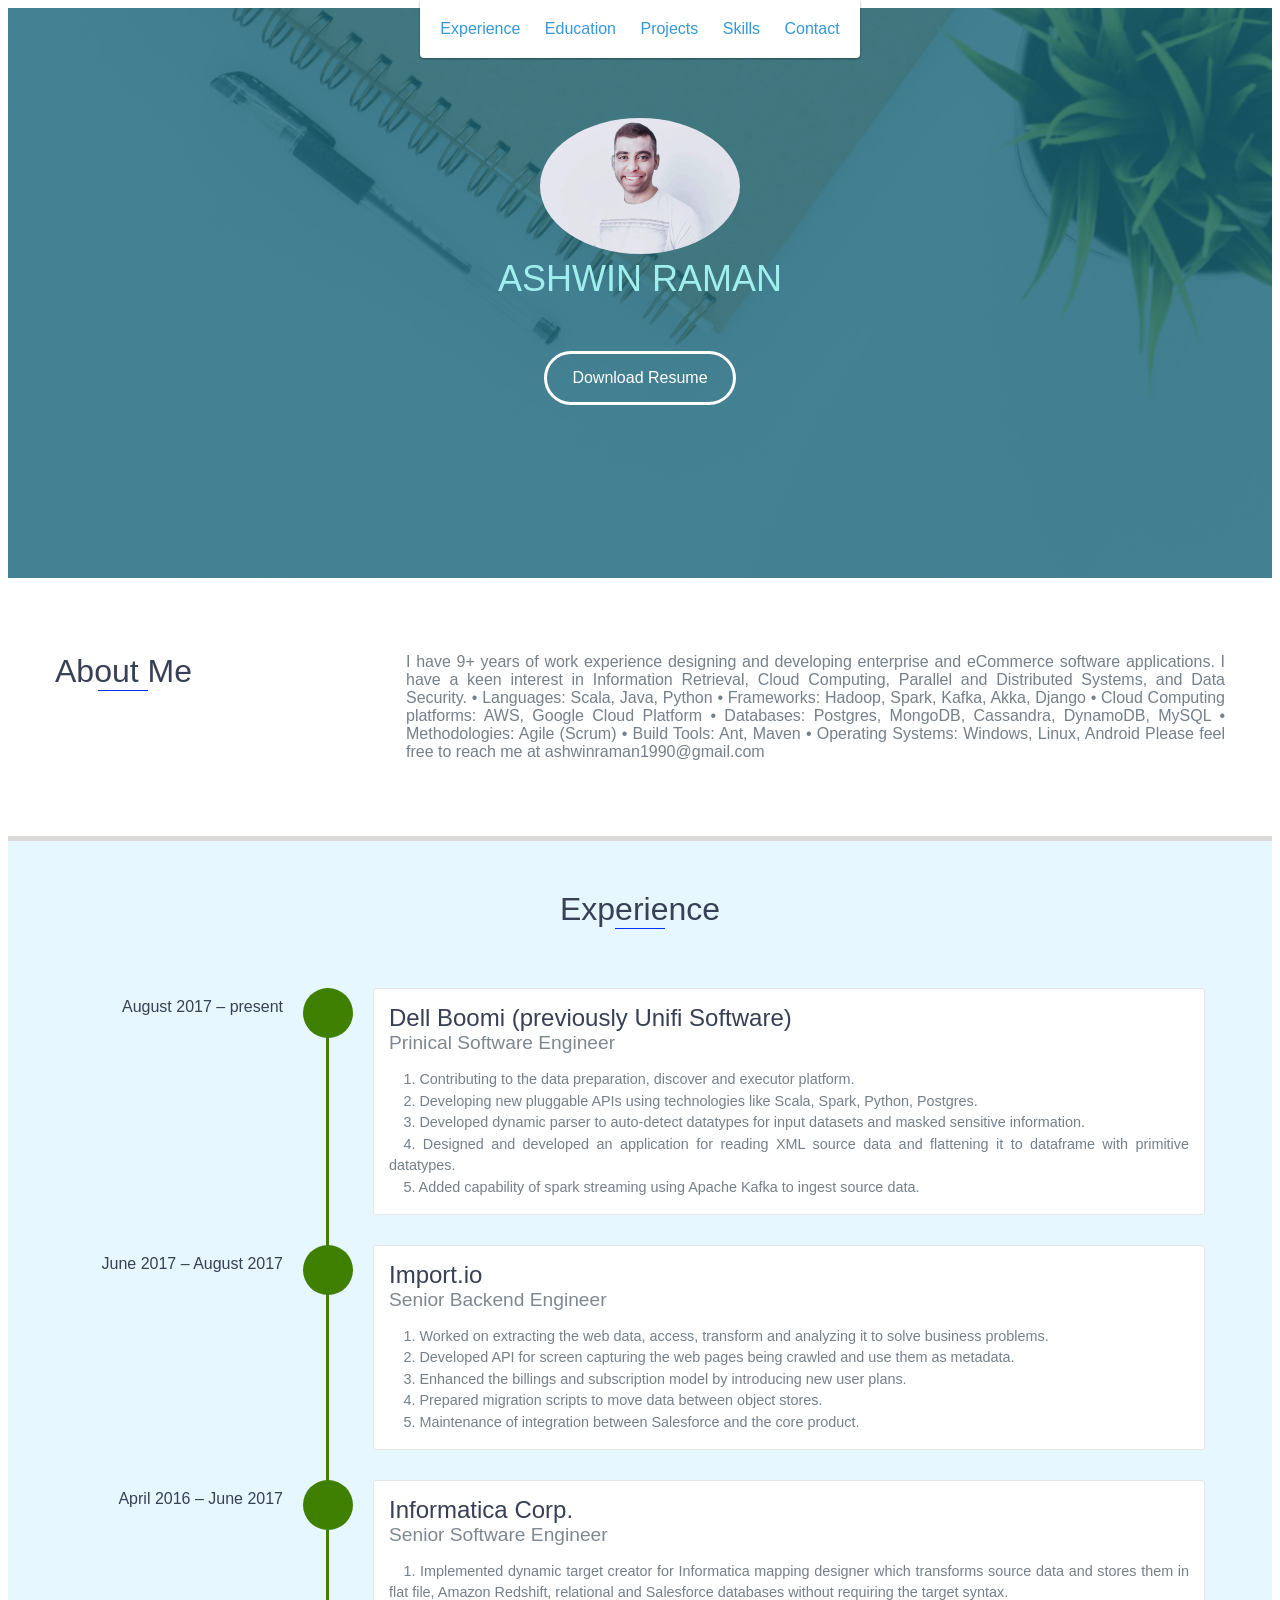
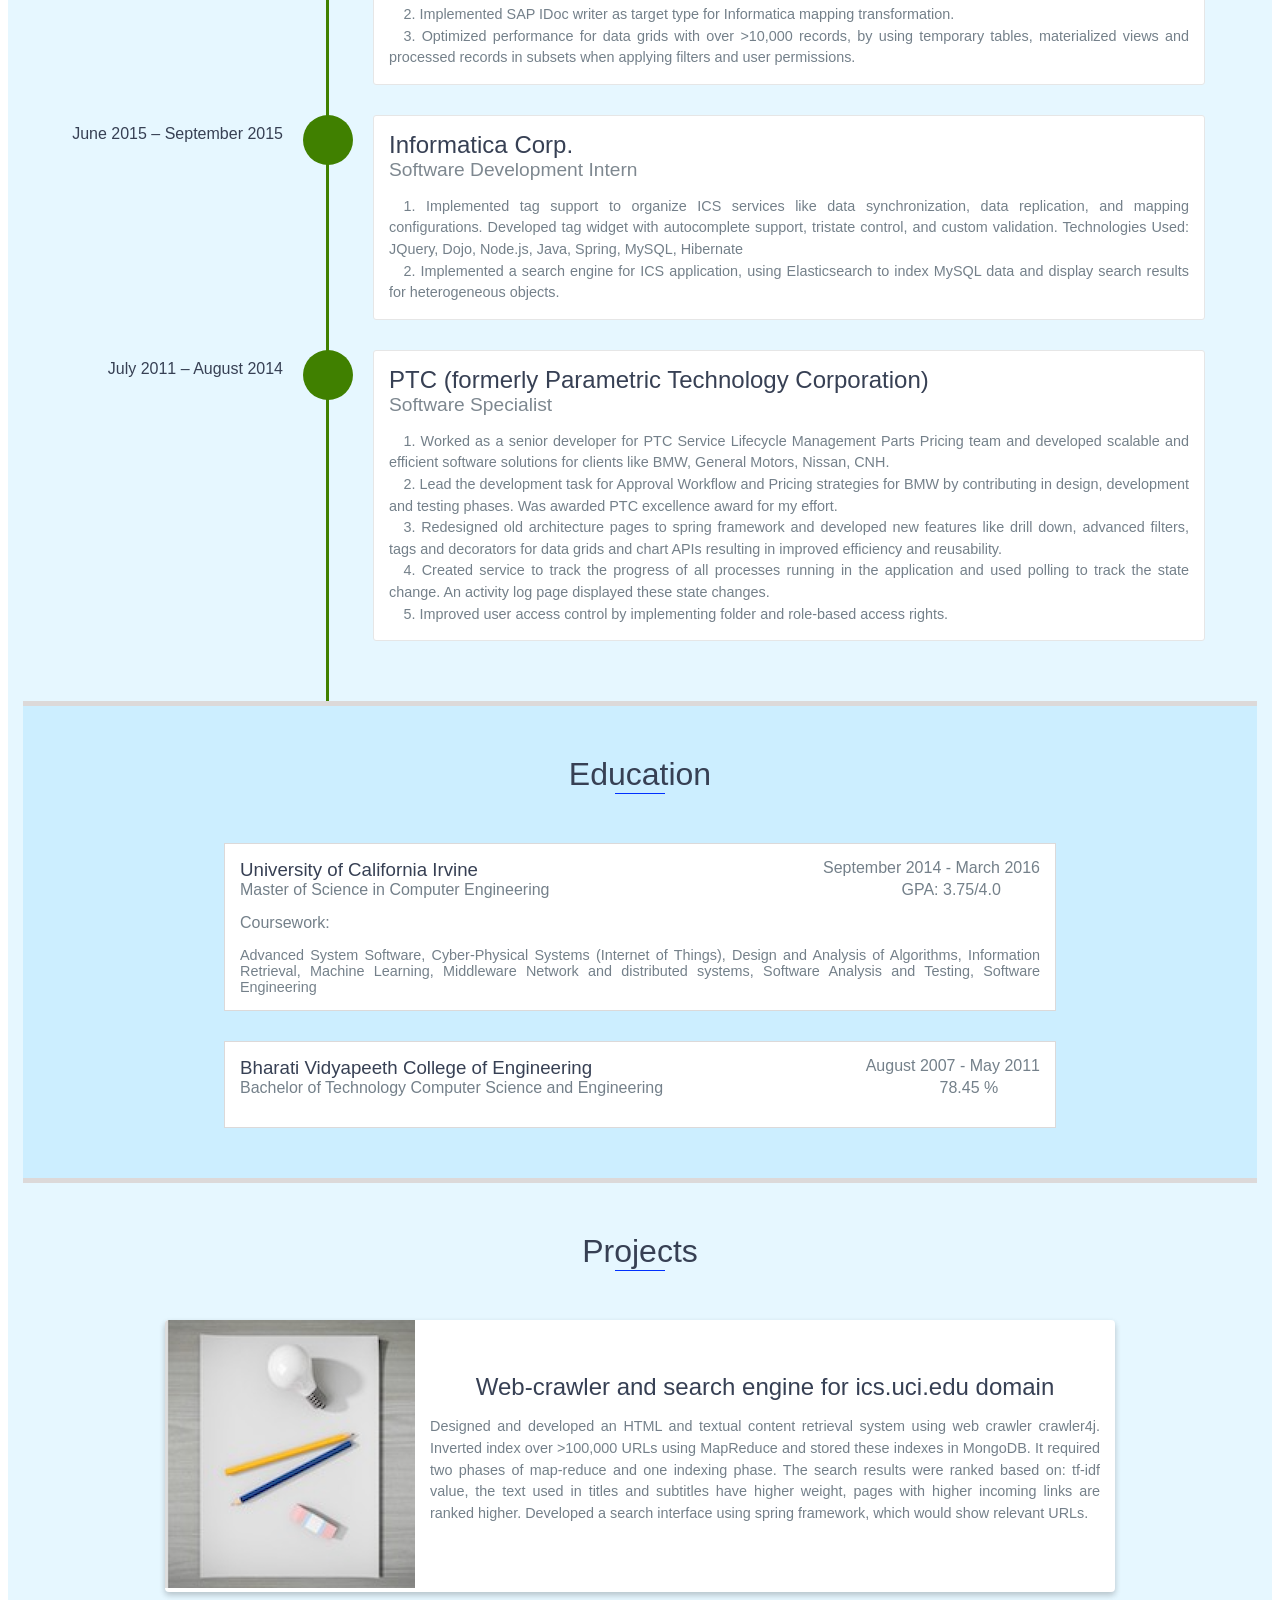
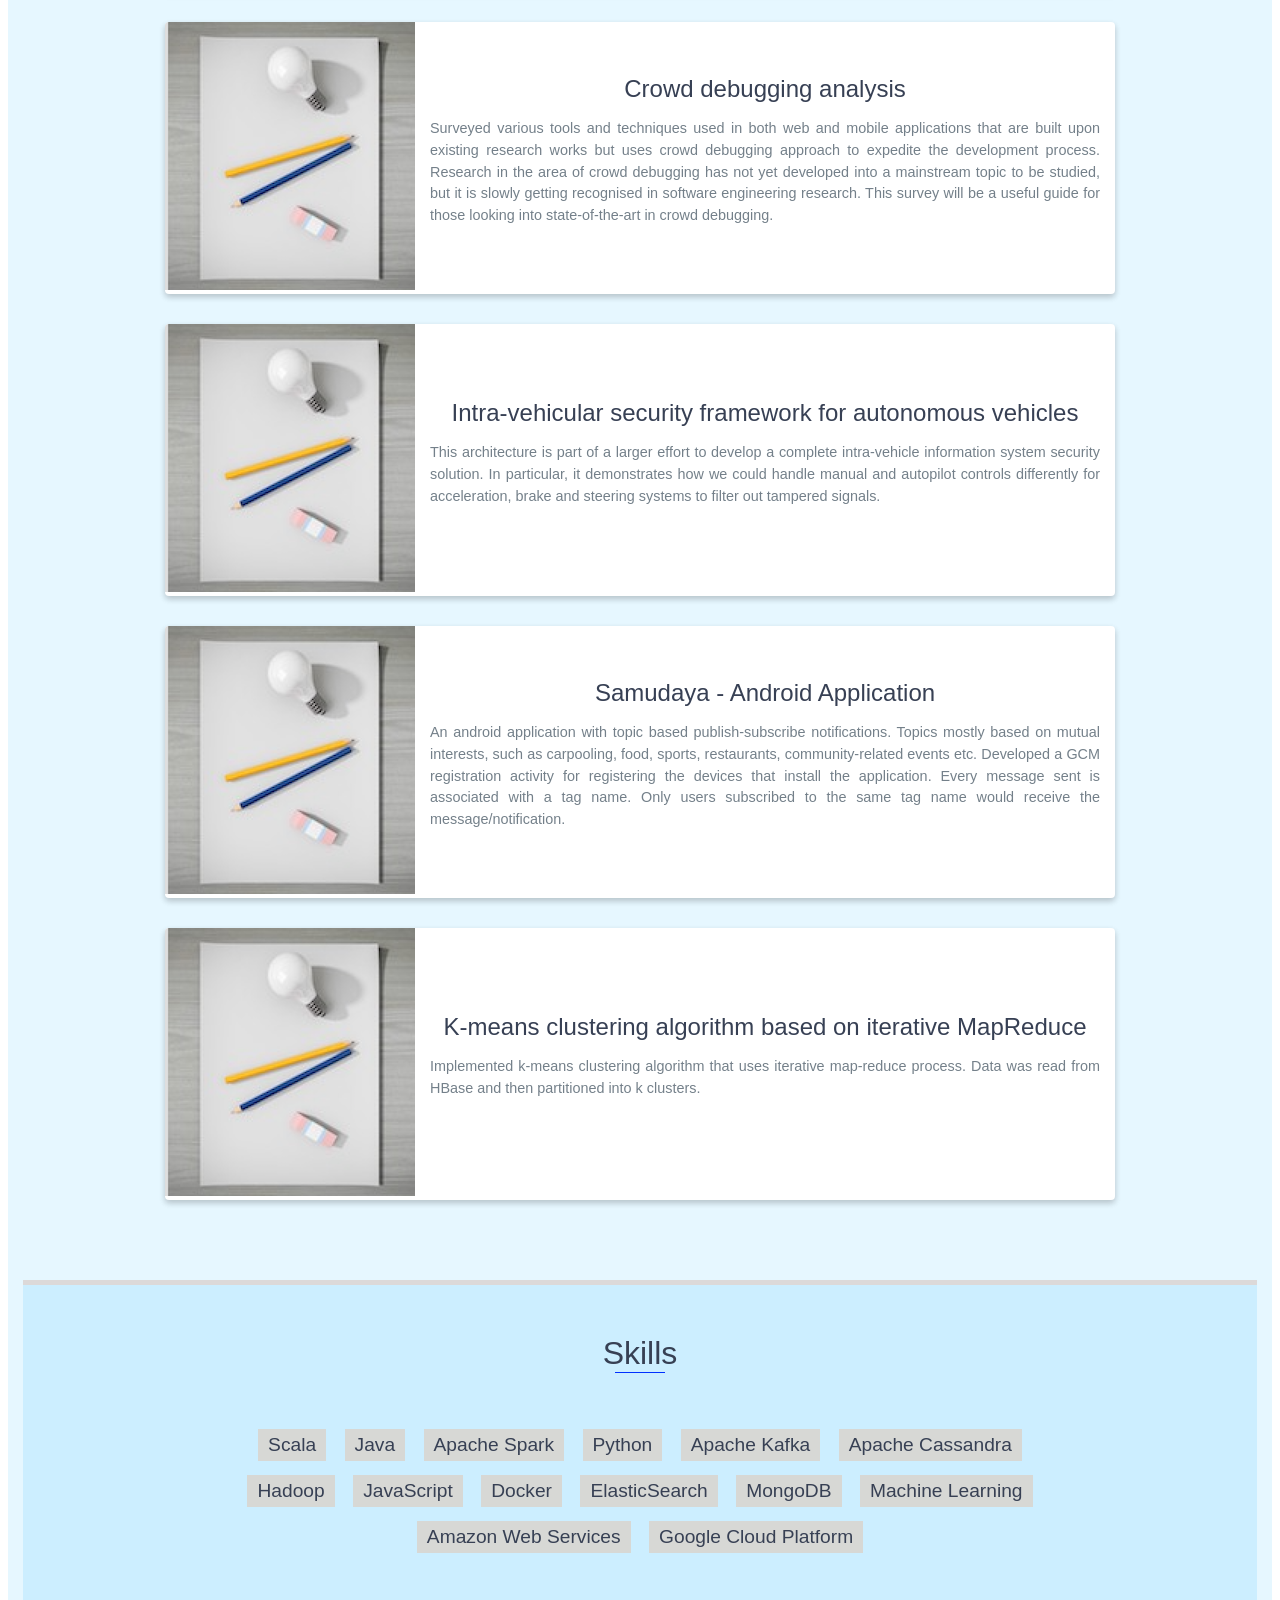
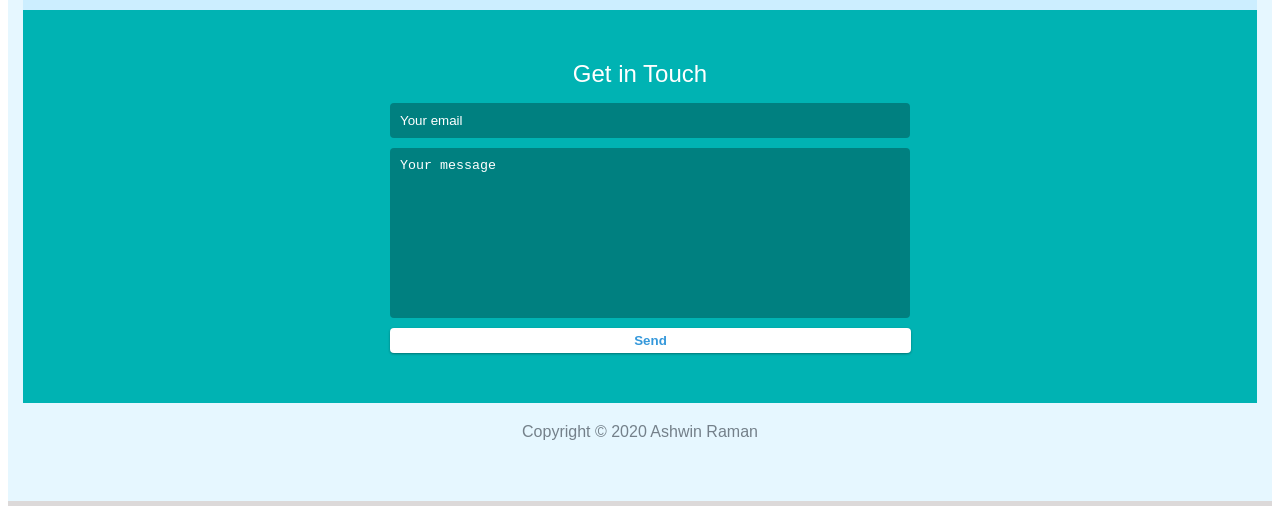
==== index.html @ a1a6de8f "Update description" ====
<!DOCTYPE html>
<html>
   <head>
      <meta charset="utf-8">
      <meta http-equiv="X-UA-Compatible" content="IE=edge">
      <meta name="viewport" content="width=device-width, initial-scale=1">
      <title>Ashwin Raman</title>
      <link rel="shortcut icon" href="favicon.ico" type="image/x-icon">
      <link href="https://fonts.googleapis.com/css?family=Lato:300,400,700,900" rel="stylesheet">
      <link href="http://code.ionicframework.com/ionicons/1.5.2/css/ionicons.min.css" rel="stylesheet" type="text/css">
      <link rel="stylesheet" href="css/font-awesome.css">
      <link href="css/bootstrap.min.css" rel="stylesheet">
      <link href="css/styles.css" rel="stylesheet">
      <link rel="shortcut icon" type="image/ico" href="images/AR.png">
      <script src="https://ajax.googleapis.com/ajax/libs/jquery/3.3.1/jquery.min.js"></script>
      <script>
         $(document).ready(function(){
           $("a").on('click', function(event) {
             if (this.hash !== "") {
               event.preventDefault();
               var hash = this.hash;
               $('html, body').animate({
                 scrollTop: $(hash).offset().top
               }, 800, function(){
                 window.location.hash = hash;
               });
             }
           });
         });
      </script>
   </head>
   <body>
      </script>
      <header>
         <ul id="menu" class="shadow">
            <li>
               <a style="text-decoration:none;" href="#experience">Experience</a>
            </li>
            <li>
               <a style="text-decoration:none;" href="#education">Education</a>
            </li>
            <li>
               <a style="text-decoration:none;" href="#projects">Projects</a>
            </li>
            <li>
               <a style="text-decoration:none;" href="#skills">Skills</a>
            </li>
            <li>
               <a  style="text-decoration:none;" href="#contact">Contact</a>
            </li>
         </ul>
      </header>
      <div id="lead">
         <div id="lead-content">
               <div><img class="img-circle" src="images/self.jpg" alt="Avatar" style="width:200px"></div>
            <h2>ASHWIN RAMAN</h2>
            <br><br>
            <a style="text-decoration:none;" href="images/Resume.pdf" target="_blank" class="btn-rounded-white">Download Resume</a><br><br>
            <a href="https://github.com/ashwin244" target="_blank"><i class="ion-social-github custom-icon"></i></a>   
            <a href="https://www.linkedin.com/in/ramanashwin" target="_blank"><i class="ion-social-linkedin custom-icon"></i></a>   
            <a href="https://www.facebook.com/ashwin244" target="_blank"><i class="ion-social-facebook custom-icon"></i></a>   
         </div>
         <div id="lead-overlay"></div>
      </div>
      <div id="about">
         <div class="container">
            <div class="row">
               <div class="column">
                  <h2 class="heading">About Me</h2>
               </div>
               <div class="column-2">
                  <p align="justify">
I have 9+ years of work experience designing and developing enterprise and eCommerce software applications. I have a keen interest in Information Retrieval, Cloud Computing, Parallel and Distributed Systems, and Data Security.
• Languages: Scala, Java, Python
• Frameworks: Hadoop, Spark, Kafka, Akka, Django
• Cloud Computing platforms: AWS, Google Cloud Platform
• Databases: Postgres, MongoDB, Cassandra, DynamoDB, MySQL
• Methodologies: Agile (Scrum)
• Build Tools: Ant, Maven
• Operating Systems: Windows, Linux, Android
Please feel free to reach me at ashwinraman1990@gmail.com
                  </p>
               </div>
            </div>
         </div>
      </div>
      <div id="experience" class="background-alt hello">
      <h2 class="heading">Experience</h2>
      <div id="experience-timeline">
         <div class="vtimeline-point">
            <div class="vtimeline-icon"><i class="ion-location"></i></div>
            <div class="vtimeline-block">
               <span class="vtimeline-date">August 2017 – present</span>
               <div class="vtimeline-content">
                  <h3>Dell Boomi (previously Unifi Software)</h3>
                  <h4>Prinical Software Engineer</h4>
                  <p align="justify">
                     <i class="ion-asterisk"></i>&emsp;1. Contributing to the data preparation, discover and executor platform.<br>
                     <i class="ion-asterisk"></i>&emsp;2. Developing new pluggable APIs using technologies like Scala, Spark, Python, Postgres.<br>
                     <i class="ion-asterisk"></i>&emsp;3. Developed dynamic parser to auto-detect datatypes for input datasets and masked sensitive information.<br>
                     <i class="ion-asterisk"></i>&emsp;4. Designed and developed an application for reading XML source data and flattening it to dataframe with primitive datatypes.<br>
                     <i class="ion-asterisk"></i>&emsp;5. Added capability of spark streaming using Apache Kafka to ingest source data.
                  </p>
               </div>
            </div>
         </div>
         <div class="vtimeline-point">
            <div class="vtimeline-icon"><i class="ion-location"></i></div>
            <div class="vtimeline-block">
               <span class="vtimeline-date">June 2017 – August 2017</span>
               <div class="vtimeline-content">
                  <h3>Import.io</h3>
                  <h4>Senior Backend Engineer</h4>
                  <p align="justify">
                     <i class="ion-asterisk"></i>&emsp;1. Worked on extracting the web data, access, transform and analyzing it to solve business problems. <br>
                     <i class="ion-asterisk"></i>&emsp;2. Developed API for screen capturing the web pages being crawled and use them as metadata.<br>
                     <i class="ion-asterisk"></i>&emsp;3. Enhanced the billings and subscription model by introducing new user plans.<br>
                     <i class="ion-asterisk"></i>&emsp;4. Prepared migration scripts to move data between object stores.<br>
                     <i class="ion-asterisk"></i>&emsp;5. Maintenance of integration between Salesforce and the core product.
                  </p>
               </div>
            </div>
         </div>
         <div class="vtimeline-point">
            <div class="vtimeline-icon"><i class="ion-location"></i></div>
            <div class="vtimeline-block">
               <span class="vtimeline-date">April 2016 – June 2017</span>
               <div class="vtimeline-content">
                  <h3>Informatica Corp.</h3>
                  <h4>Senior Software Engineer</h4>
                  <p align="justify">
                     <i class="ion-asterisk"></i>&emsp;1. Implemented dynamic target creator for Informatica mapping designer which transforms source data and stores them in flat file, Amazon Redshift, relational and Salesforce databases without requiring the target syntax. <br>
                     <i class="ion-asterisk"></i>&emsp;2. Implemented SAP IDoc writer as target type for Informatica mapping transformation.<br>
                     <i class="ion-asterisk"></i>&emsp;3. Optimized performance for data grids with over >10,000 records, by using temporary tables, materialized views
                     and processed records in subsets when applying filters and user permissions.
                  </p>
               </div>
            </div>
         </div>
         <div class="vtimeline-point">
            <div class="vtimeline-icon"><i class="ion-location"></i></div>
            <div class="vtimeline-block">
               <span class="vtimeline-date">June 2015 – September 2015</span>
               <div class="vtimeline-content">
                  <h3>Informatica Corp.</h3>
                  <h4>Software Development Intern</h4>
                  <p align="justify">
                     <i class="ion-asterisk"></i>&emsp;1. Implemented tag support to organize ICS services like data synchronization, data replication, and mapping configurations. Developed tag widget with autocomplete support, tristate control, and custom validation. 
                     Technologies Used: JQuery, Dojo, Node.js, Java, Spring, MySQL, Hibernate  <br>
                     <i class="ion-asterisk"></i>&emsp;2. Implemented a search engine for ICS application, using Elasticsearch to index MySQL data and display search results for heterogeneous objects. 
                  </p>
               </div>
            </div>
         </div>
         <div class="vtimeline-point-2">
            <div class="vtimeline-icon"><i class="ion-location"></i></div>
            <div class="vtimeline-block">
               <span class="vtimeline-date">July 2011 – August 2014</span>
               <div data-date="September 2015 – September 2016" class="vtimeline-content">
                  <h3>PTC (formerly Parametric Technology Corporation)</h3>
                  <h4>Software Specialist</h4>
                  <p align="justify">
                     <i class="ion-asterisk"></i>&emsp;1. Worked as a senior developer for PTC Service Lifecycle Management Parts Pricing team and developed scalable and efficient software solutions for clients like BMW, General Motors, Nissan, CNH.
                     <br>
                     <i class="ion-asterisk"></i>&emsp;2. Lead the development task for Approval Workflow and Pricing strategies for BMW by contributing in design, development and testing phases. Was awarded PTC excellence award for my effort.
                     <br>
                     <i class="ion-asterisk"></i>&emsp;3. Redesigned old architecture pages to spring framework and developed new features like drill down, advanced filters, tags and decorators for data grids and chart APIs resulting in improved efficiency and reusability.
                     <br>
                     <i class="ion-asterisk"></i>&emsp;4. Created service to track the progress of all processes running in the application and used polling to track the state change. An activity log page displayed these state changes.<br>
                     <i class="ion-asterisk"></i>&emsp;5. Improved user access control by implementing folder and role-based access rights.
                  </p>
               </div>
            </div>
         </div>
      </div>
      <div id="education" class="background-alt-2">
         <h2 class="heading">Education</h2>
         <div class="education-block">
            <h3>University of California Irvine</h3>
            <span class="education">September 2014 - March 2016</span>
            <h4>Master of Science in Computer Engineering&emsp;&emsp;&emsp;&emsp;&emsp;&emsp;&emsp;&emsp;&emsp;&emsp;&emsp;&emsp;&emsp;&emsp;&emsp;&emsp;&emsp;&emsp;&emsp;&emsp;&emsp;&emsp;GPA: 3.75/4.0</h4>
            <h4>Coursework:</h4>
            <p align="justify">
               Advanced System Software, Cyber-Physical Systems (Internet of Things), Design and Analysis of Algorithms, Information Retrieval, Machine Learning, Middleware Network and distributed systems, Software Analysis and Testing, Software Engineering
            </p>
         </div>
         <!-- End .education-block -->
         <div class="education-block">
            <h3>Bharati Vidyapeeth College of Engineering</h3>
            <span class="education-date">August 2007 - May 2011</span>
            <h4>Bachelor of Technology Computer Science and Engineering&emsp;&emsp;&emsp;&emsp;&emsp;&emsp;&emsp;&emsp;&emsp;&emsp;&emsp;&emsp;&emsp;&emsp;&emsp;&emsp;&emsp;&nbsp;78.45 %</h4>
         </div>
         <!-- End .education-block -->
      </div>
      <div id="projects" class="background-alt">
         <h2 class="heading">Projects</h2>
         <div class="container">
            <div class="row">
               <div class="project shadow-large">
                  <div class="project-image">
                     <img src="images/1.png" />
                  </div>
                  <!-- End .project-image -->
                  <div class="project-info">
                     <h3>Web-crawler and search engine for ics.uci.edu domain</h3>
                     <p align="justify">
                        Designed and developed an HTML and textual content retrieval system using web crawler crawler4j. Inverted index over >100,000 URLs using MapReduce and stored these indexes in MongoDB. It required two phases of map-reduce and one indexing phase. The search results were ranked based on: tf-idf value, the text used in titles and subtitles have higher weight, pages with higher incoming links are ranked higher. Developed a search interface using spring framework, which would show relevant URLs.
                     </p>
                  </div>
                  <!-- End .project-info -->
               </div>
               <div class="project shadow-large">
                  <div class="project-image">
                     <img src="images/1.png" />
                  </div>
                  <!-- End .project-image -->
                  <div class="project-info">
                     <h3>Crowd debugging analysis</h3>
                     <p align="justify">
                        Surveyed various tools and techniques used in both web and mobile applications that
                        are built upon existing research works but uses crowd debugging approach to expedite the development process. Research in the area of crowd debugging has not yet developed into a mainstream topic to be studied, but it is slowly getting recognised in software engineering research. This survey will be a useful guide for those looking into state-of-the-art in crowd debugging.
                     </p>
                  </div>
                  <!-- End .project-info -->
               </div>
               <div class="project shadow-large">
                  <div class="project-image">
                     <img src="images/1.png" />
                  </div>
                  <!-- End .project-image -->
                  <div class="project-info">
                     <h3>Intra-vehicular security framework for autonomous vehicles</h3>
                     <p align="justify">
                        This architecture is part of a larger effort to develop a complete intra-vehicle information system security solution. In particular, it demonstrates how we could handle manual and autopilot controls differently for acceleration, brake and steering systems to filter out tampered signals.
                     </p>
                  </div>
                  <!-- End .project-info -->
               </div>
               <!-- End .project -->
               <div class="project shadow-large">
                  <div class="project-image">
                     <img src="images/1.png" />
                  </div>
                  <!-- End .project-image -->
                  <div class="project-info">
                     <h3>Samudaya - Android Application</h3>
                     <p align="justify">
                        An android application with topic based publish-subscribe notifications. Topics mostly based on mutual interests, such as carpooling, food, sports, restaurants, community-related events etc. 
                        Developed a GCM registration activity for registering the devices that install the application.
                        Every message sent is associated with a tag name. Only users subscribed to the same tag name would receive the message/notification.
                     </p>
                  </div>
                  <!-- End .project-info -->
               </div>
               <div class="project shadow-large">
                  <div class="project-image">
                     <img src="images/1.png" />
                  </div>
                  <!-- End .project-image -->
                  <div class="project-info">
                     <h3>K-means clustering algorithm based on iterative MapReduce</h3>
                     <p align="justify">
                        Implemented k-means clustering algorithm that uses iterative map-reduce process. Data was read from HBase and then partitioned into k clusters.
                     </p>
                  </div>
                  <!-- End .project-info -->
               </div>
            </div>
         </div>
      </div>
      <div id="skills" class="background-alt-2">
         <h2 class="heading">Skills</h2>
         <ul>
            <li>Scala</li>
            <li>Java</li>
            <li>Apache Spark</li>
            <li>Python</li>
            <li>Apache Kafka</li>
            <li>Apache Cassandra</li>
            <li>Hadoop</li>
            <li>JavaScript</li>
            <li>Docker</li>
            <li>ElasticSearch</li>
            <li>MongoDB</li>
            <li>Machine Learning</li>
            <li>Amazon Web Services</li>
            <li>Google Cloud Platform</li>
         </ul>
      </div>
      <div id="contact">
         <h2>Get in Touch</h2>
         <div id="contact-form">
            <form method="POST" action="https://formspree.io/ashwinraman1990@gmail.com">
               <input type="hidden" name="_subject" value="Contact request from personal website" />
               <input type="email" name="_replyto" placeholder="Your email" required>
               <textarea name="message" placeholder="Your message" required></textarea>
               <button type="submit">Send</button>
            </form>
         </div>
         <!-- End #contact-form -->
      </div>
      <footer>
         <div class="container">
            <div class="row">
               <div class="copyright">
                  <p>
                     Copyright &copy; 2020 Ashwin Raman
                  </p>
               </div>
            </div>
         </div>
      </footer>
   </body>
</html>
---- css/styles.css ----
/*! References Ryan Fitzgerald Repo: https://github.com/RyanFitzgerald/devportfolio-template */
 body{
    font-family:'Lucida Grande', sans-serif;
    font-size:16px
}
body.active{
    overflow:hidden;
    z-index:-1
}
header{
    position:absolute;
    top:0;
    left:0;
    right:0;
    text-align:center;
    z-index:10;
}
header ul{
    display:inline-block;
    background:#fff;
    text-align:center;
    padding:10px;
    margin:0;
    border-bottom-right-radius:4px;
    border-bottom-left-radius:4px
}
header li{
    display:inline-block
}
header a{
    display:block;
    color:#3498db;
    padding:10px
}
header a:hover{
    color:#217dbb;
    text-decoration:none;
    background:#eee;
    border-radius:4px
}
header a:focus{
    color:#3498db;
    text-decoration:none
}
header.active{
    display:block
}
footer{
    padding:10px 0
}

.column {
    float: left;
    width: 30%;
}

.column-2 {
    float: left;
    width: 70%;
}
/* Clear floats after the columns */
.row:after {
    content: "";
    display: table;
    clear: both;
}
.img-circle {
    border-radius: 50%;
}
.copyright{
    padding-top:10px
}
.copyright p{
    margin:0;
    color:#74808a
}
.btn-rounded-white{
    display:inline-block;
    color:#fff;
    padding:15px 25px;
    border:3px solid #fff;
    border-radius:30px;
    transition:.5s ease all
}
.btn-rounded-white:hover{
    color:#3498db;
    background:#fff;
    text-decoration:none
}
.shadow{
    box-shadow:0 1px 3px rgba(0,0,0,0.12),0 1px 2px rgba(0,0,0,0.24)
}
.shadow-large{
    box-shadow:0 3px 6px rgba(0,0,0,0.08),0 3px 6px rgba(0,0,0,0.15)
}
.heading{
    position:relative;
    display:inline-block;
    font-size:2em;
    font-weight:300;
    margin:0 0 30px 0
}
.heading:after{
    position:absolute;
    content:'';
    top:100%;
    height:1px;
    width:50px;
    left:0;
    right:0;
    margin:0 auto;
    background:#0030ff
}
.background-alt{
    background:#e6f7ff
}
.background-alt-2{
    background:#cceeff
}
.background-alt-3{
    background:#E8E8E8
}
.background-alt-4{
    background:#E8E8E8
}
#lead{
    position:relative;
    height:60vh;
    min-height:500px;
    max-height:680px;
    background:url(../images/lead-bg.jpg);
    background-size:cover;
    padding:15px;
    overflow:hidden
}
#lead-content{
    position:absolute;
    z-index:10;
    top:50%;
    left:50%;
    transform:translate(-50%, -50%);
    text-align:center
}
#lead-content h1,#lead-content h2{
    margin:0
}
#lead-content h1{
    color:#fff;
    font-weight:600;
    font-size:3em;
    text-transform:uppercase;
    letter-spacing:0.05em;
    line-height:0.6em
}
#lead-content h2{
    color:#a0efee;
    font-weight:500;
    font-size:2.25em;
    margin-bottom:15px
}
#lead-overlay{
    position:absolute;
    height:100%;
    width:100%;
    top:0;
    right:0;
    bottom:0;
    left:0;
    background:rgba(23,100,122,0.8);
    z-index:1
}
.custom-icon {
  font-size: 40px;
  color : #fff;
  padding: 10px;
}
#social{
    text-align:right
}
#social ul{
    margin:5px 0 0 0;
    padding:0
}
#social li{
    display:inline-block;
    font-size:1.25em;
    list-style:none
}
#social a{
    display:block;
    color:#74808a;
    padding:10px
}
#social a:hover{
    color:#3498db
}
#about{
    padding:75px 15px;
    border-bottom:5px solid #dcd9d9
}
#about h2{
    color:#374054
}
#about p{
    color:#74808a;
    margin:0
}
.container {
    width: 1170px;
    margin-right: auto;
    margin-left: auto;
    padding-left: 15px;
    padding-right: 15px;
}
#experience{
    padding:50px 15px;
    text-align:center;
    border-bottom:5px solid #dcd9d9
}
#experience h2{
    color:#374054
}
#experience-timeline{
    margin:30px auto 0   auto;
    position:relative;
    max-width:1000px
    padding:50px 15px 20px 15px;
    text-align:center;
    border-bottom:5px solid #dcd9d9
}
#experience-timeline:before{
    position:absolute;
    content:'';
    top:0;
    bottom:0;
    left:303px;
    right:auto;
    height:100%;
    width:3px;
    background:#408000;
    z-index:0
}
#experience-timeline p{
    line-height: 1.5;
}
.vtimeline-content{
    margin-left:350px;
    background:#fff;
    border:1px solid #e6e6e6;
    padding:15px;
    border-radius:3px;
    max-width:800px;
    text-align:left
}
.vtimeline-content h3{
    font-size:1.5em;
    font-weight:300;
    color:#374054;
    display:inline-block;
    margin:0
}
.vtimeline-content h4{
    font-size:1.2em;
    font-weight:300;
    color:#7e8890;
    margin:0 0 15px 0
}
.vtimeline-content p{
    color:#74808a;
    font-size:0.9em;
    margin:0
}
.vtimeline-point{
    position:relative;
    display:block;
    vertical-align:top;
    margin-bottom:30px
}
.vtimeline-point-2{
    position:relative;
    display:block;
    vertical-align:top;
    margin-bottom:60px
}
.vtimeline-icon{
    position:relative;
    color:#fff;
    width:50px;
    height:50px;
    background:#408000;
    border-radius:50%;
    float:left;
    z-index:99;
    margin-left:280px
}
.vtimeline-icon i{
    display:block;
    font-size:2em;
    margin-top:10px
}
.vtimeline-date{
    width:260px;
    text-align:right;
    position:absolute;
    left:0;
    top:10px;
    font-weight:300;
    color:#374054
}
#education{
    padding:50px 15px 20px 15px;
    border-bottom:5px solid #dcd9d9;
    text-align:center
}
#education h2{
    color:#374054;
    margin-bottom:50px
}
.education-block{
    max-width:800px;
    margin:0 auto 30px auto;
    padding:15px;
    background:#fff;
    border:1px solid #dcd9d9;
    text-align:left
}
.education-block h3{
    font-weight:500;
    float:left;
    margin:0;
    color:#374054
}
.education-block span{
    color:#74808a;
    float:right
}
.education-block h4{
    color:#74808a;
    clear:both;
    font-weight:500;
    margin:0 0 15px 0
}
.education-block p,.education-block ul{
    margin:0;
    color:#74808a;
    font-size:0.9em
}
.education-block ul{
    padding:0 0 0 15px
}
#projects{
    padding:50px 15px;
    border-bottom:5px solid #dcd9d9;
    text-align:center
}
#projects h2{
    color:#374054;
    margin-bottom:50px
}
#projects p{
    line-height: 1.5;
}
.project{
    position:relative;
    max-width:950px;
    margin:0 auto 30px auto;
    overflow:hidden;
    background:#fff;
    border-radius:4px
}
.project-image{
    float:left
}
.project-info{
    position:absolute;
    top:50%;
    transform:translateY(-50%);
    margin-left:250px;
    padding:15px
}
.project-info h3{
    font-size:1.5em;
    font-weight:300;
    color:#374054;
    margin:0 0 15px 0
}
.project-info p{
    color:#74808a;
    margin:0 0 15px 0;
    font-size:0.9em
}
.no-image .project-info{
    position:relative;
    margin:0;
    padding:30px 15px;
    transform:none
}
#skills{
    padding:50px 15px;
    text-align:center
}
#skills h2{
    color:#374054;
    margin-bottom:50px
}
#skills ul{
    display:block;
    margin:0 auto;
    padding:0;
    max-width:800px
}
#skills li{
    display:inline-block;
    margin:7px;
    padding:5px 10px;
    color:#374054;
    background:#d7d8d5;
    list-style:none;
    cursor:default;
    font-size:1.2em
}
#contact{
    padding:50px 15px;
    background:#00b3b3;
    text-align:center
}
#contact h2{
    margin:0 0 15px 0;
    color:#fff;
    font-weight:500
}
#contact-form{
    max-width:500px;
    margin:0 auto
}
#contact-form input,#contact-form textarea{
    display:block;
    width:100%;
    padding:10px;
    border-radius:4px;
    border:none;
    margin-bottom:10px;
    background:#008080;
    color:#fff;
    transition:.5s ease all
}
#contact-form input::-webkit-input-placeholder,#contact-form textarea::-webkit-input-placeholder{
    color:#fff
}
#contact-form input:-moz-placeholder,#contact-form textarea:-moz-placeholder{
    color:#fff;
    opacity:1
}
#contact-form input::-moz-placeholder,#contact-form textarea::-moz-placeholder{
    color:#fff;
    opacity:1
}
#contact-form input:-ms-input-placeholder,#contact-form textarea:-ms-input-placeholder{
    color:#fff
}
#contact-form input:focus,#contact-form textarea:focus{
    outline:none;
    background:#008080
}
#contact-form textarea{
    height:150px;
    resize:none
}
#contact-form button{
    display:block;
    width:104.2%;
    background:#fff;
    border-radius:4px;
    padding:5px 10px;
    border:none;
    color:#3498db;
    font-weight:900;
    box-shadow:0 1px 3px rgba(0,0,0,0.12),0 1px 2px rgba(0,0,0,0.24);
    transition:.5s ease all
}
#contact-form button:hover{
    box-shadow:0 10px 20px rgba(0,0,0,0.19),0 6px 6px rgba(0,0,0,0.23)
}
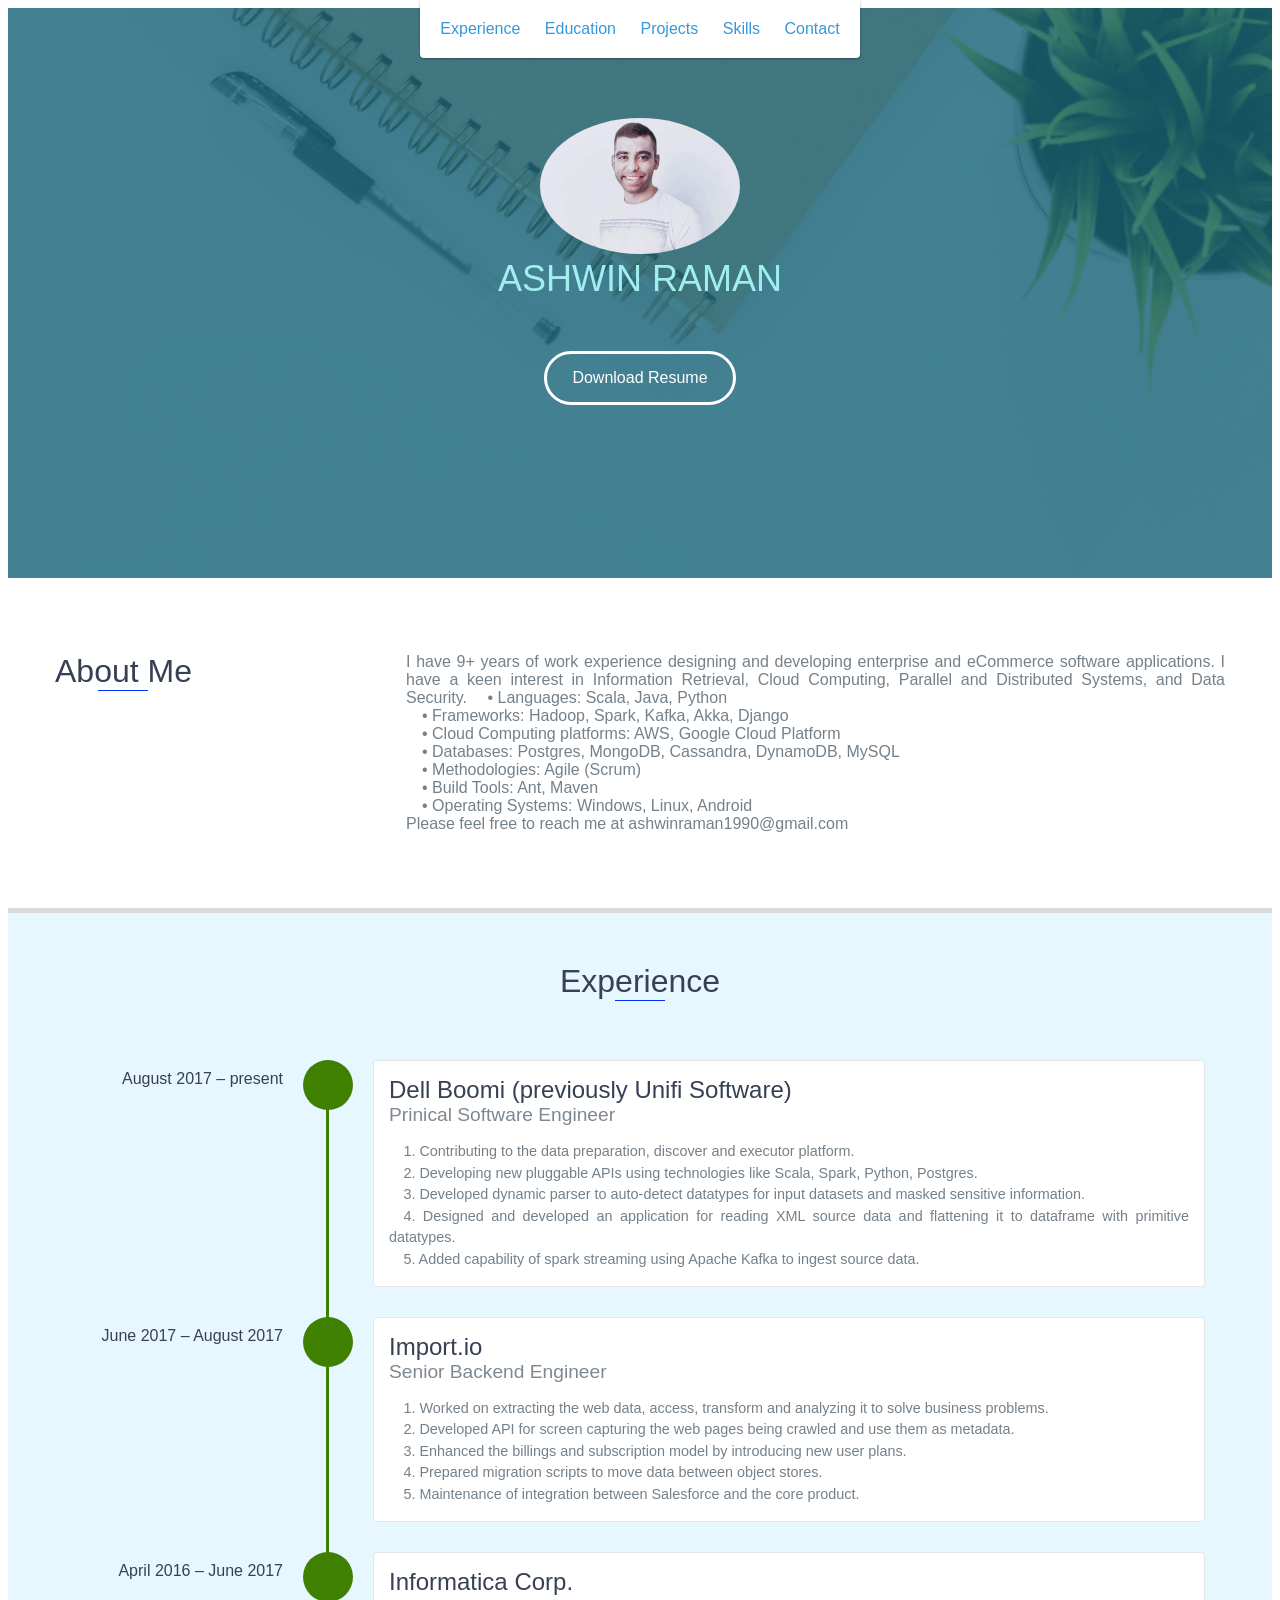
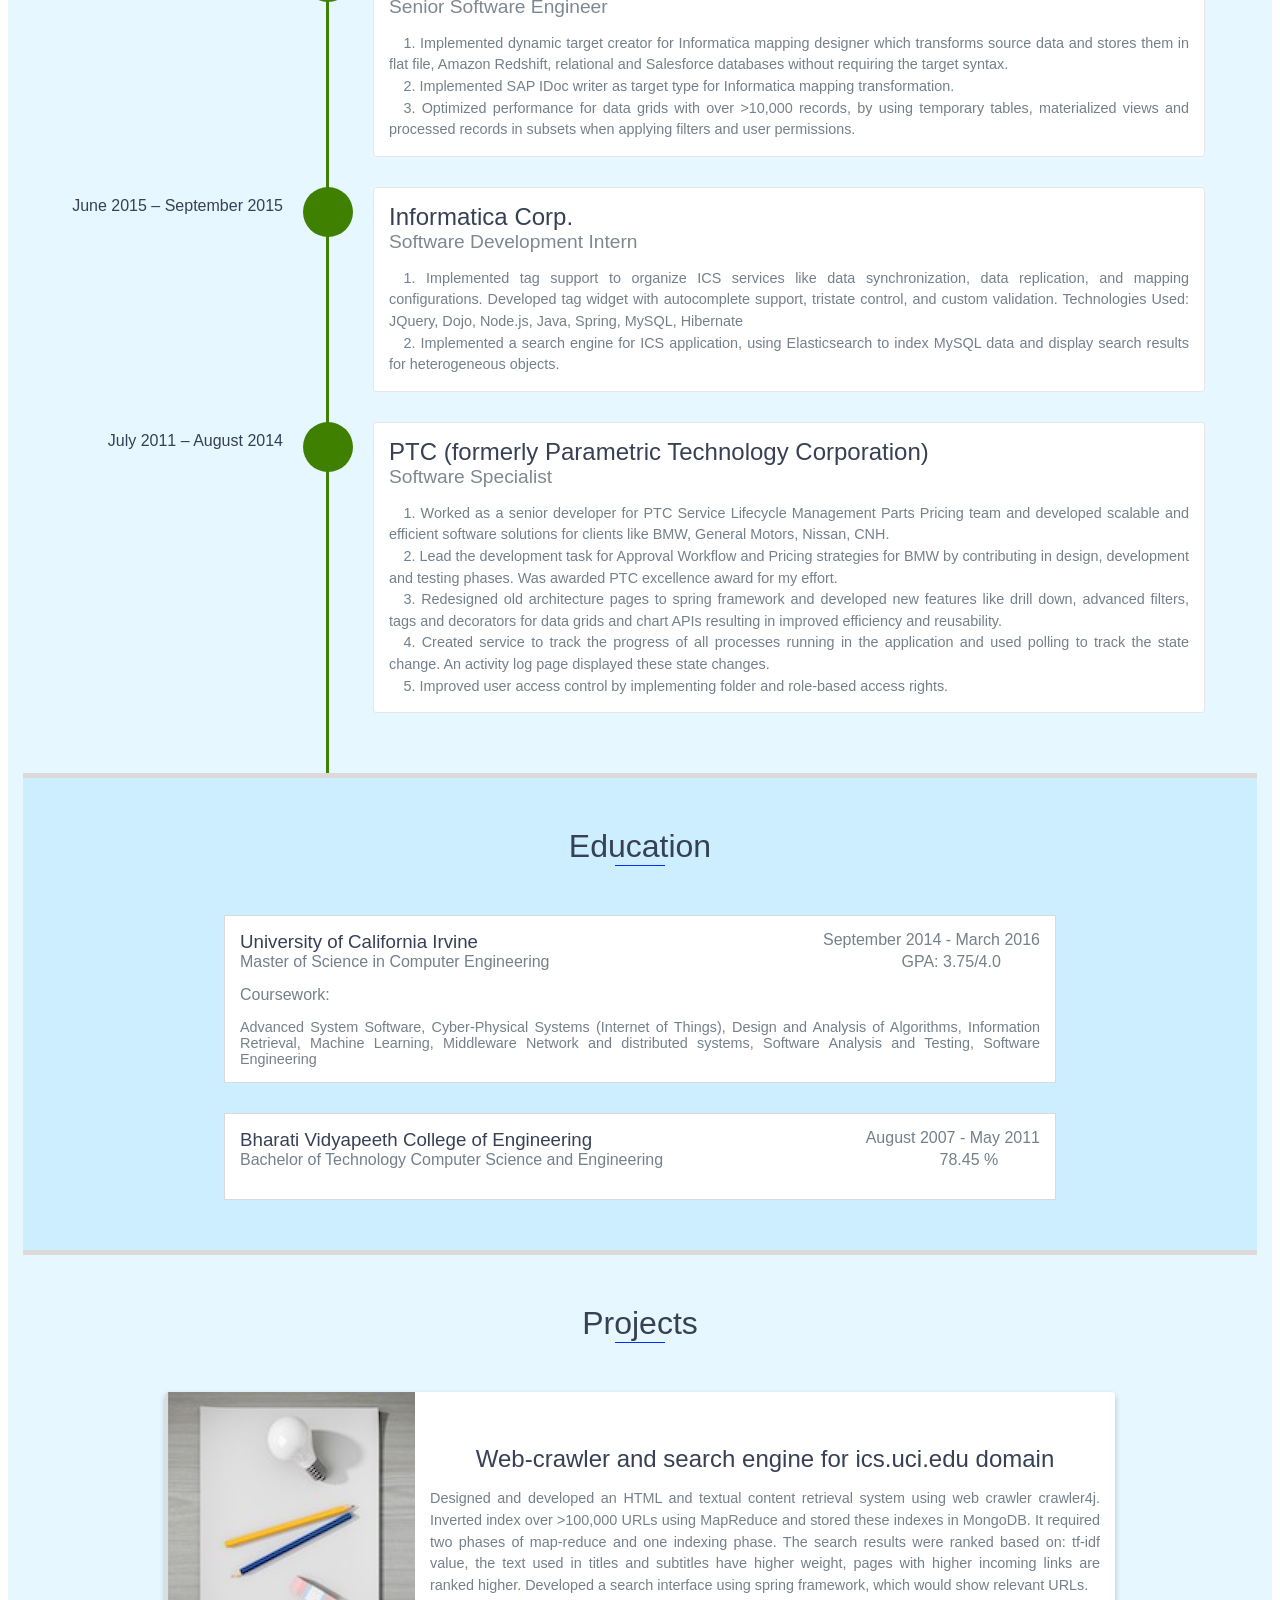
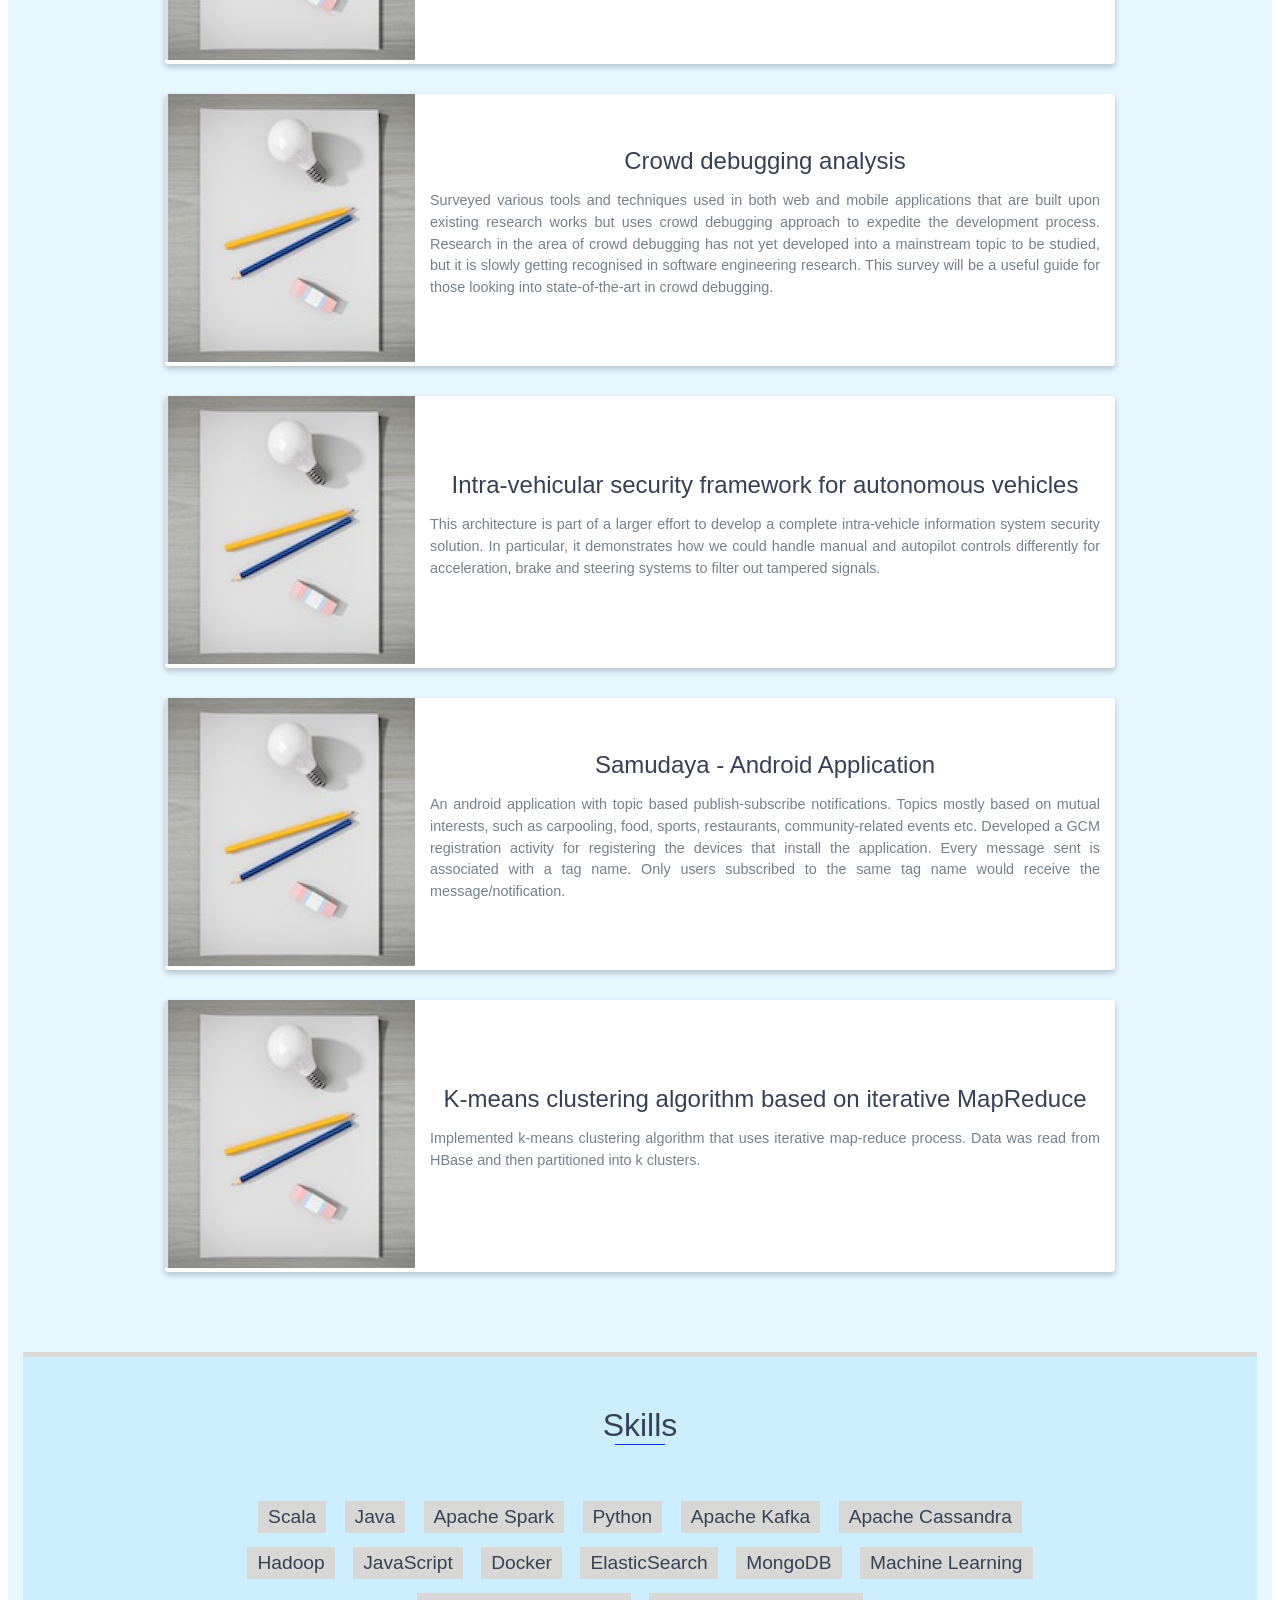
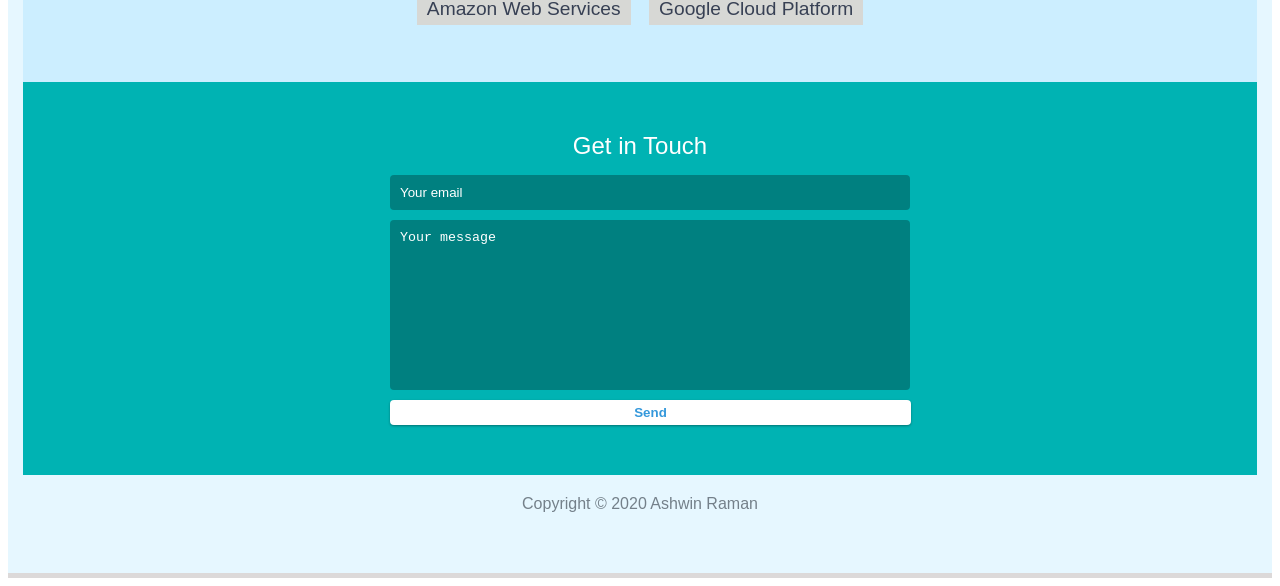
==== commit 84b558ca: "Update description" ====
--- a/index.html
+++ b/index.html
@@ -71,13 +71,14 @@
                <div class="column-2">
                   <p align="justify">
 I have 9+ years of work experience designing and developing enterprise and eCommerce software applications. I have a keen interest in Information Retrieval, Cloud Computing, Parallel and Distributed Systems, and Data Security.
-• Languages: Scala, Java, Python
-• Frameworks: Hadoop, Spark, Kafka, Akka, Django
-• Cloud Computing platforms: AWS, Google Cloud Platform
-• Databases: Postgres, MongoDB, Cassandra, DynamoDB, MySQL
-• Methodologies: Agile (Scrum)
-• Build Tools: Ant, Maven
-• Operating Systems: Windows, Linux, Android
+
+<i class="ion-asterisk"></i>&emsp;• Languages: Scala, Java, Python<br>
+<i class="ion-asterisk"></i>&emsp;• Frameworks: Hadoop, Spark, Kafka, Akka, Django<br>
+<i class="ion-asterisk"></i>&emsp;• Cloud Computing platforms: AWS, Google Cloud Platform<br>
+<i class="ion-asterisk"></i>&emsp;• Databases: Postgres, MongoDB, Cassandra, DynamoDB, MySQL<br>
+<i class="ion-asterisk"></i>&emsp;• Methodologies: Agile (Scrum)<br>
+<i class="ion-asterisk"></i>&emsp;• Build Tools: Ant, Maven<br>
+<i class="ion-asterisk"></i>&emsp;• Operating Systems: Windows, Linux, Android<br>
 Please feel free to reach me at ashwinraman1990@gmail.com
                   </p>
                </div>
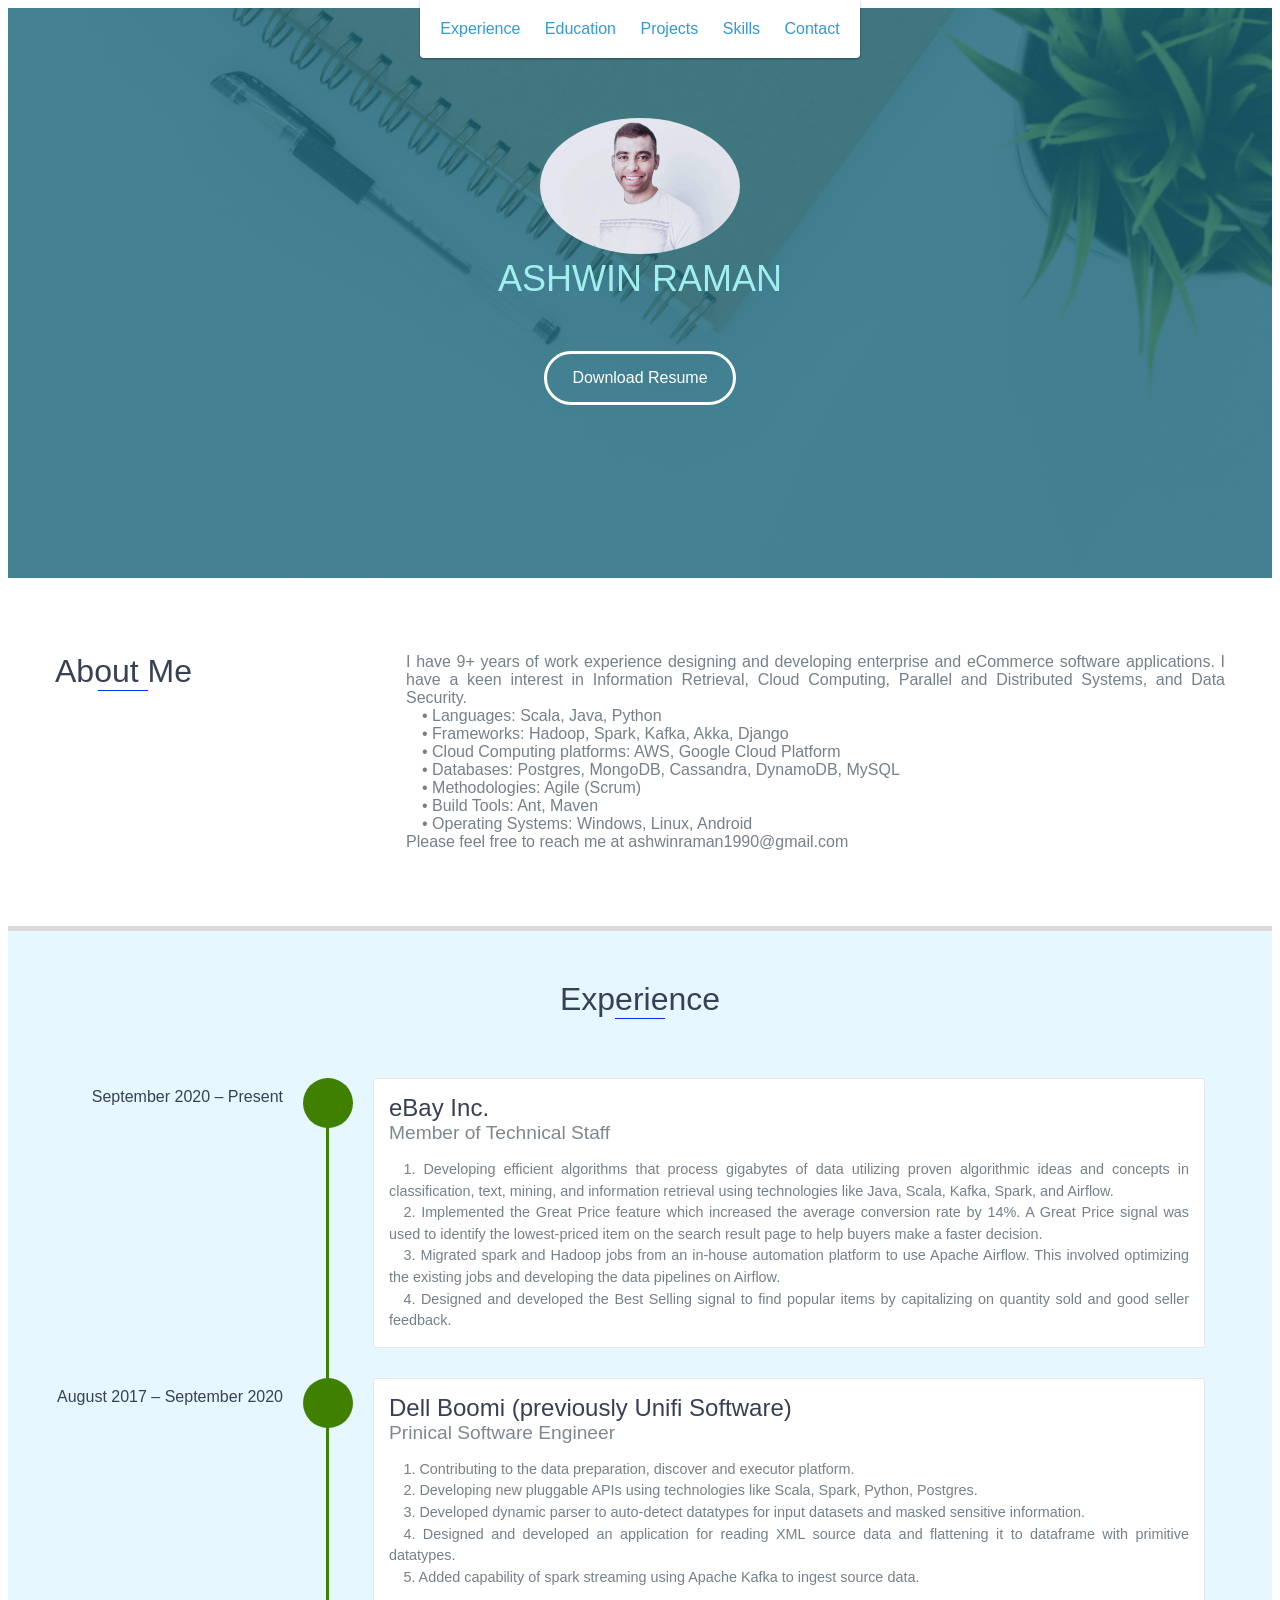
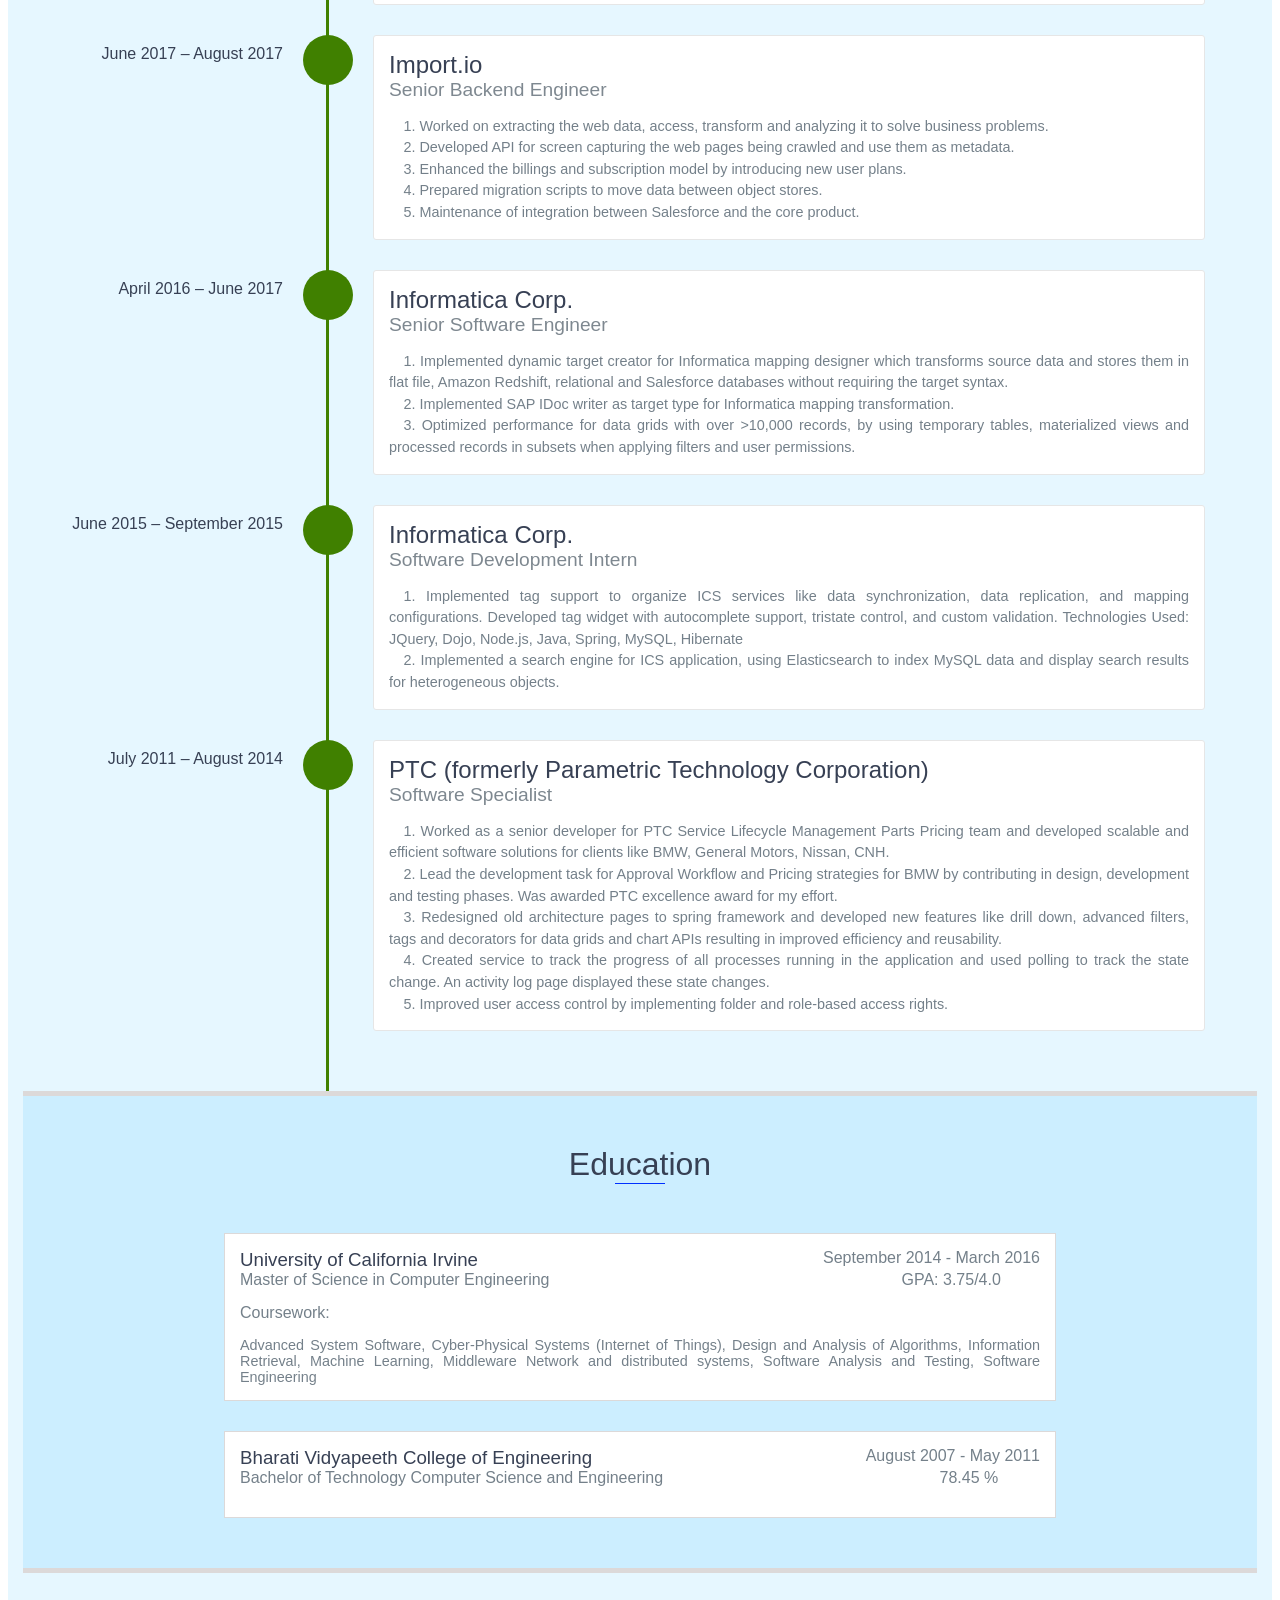
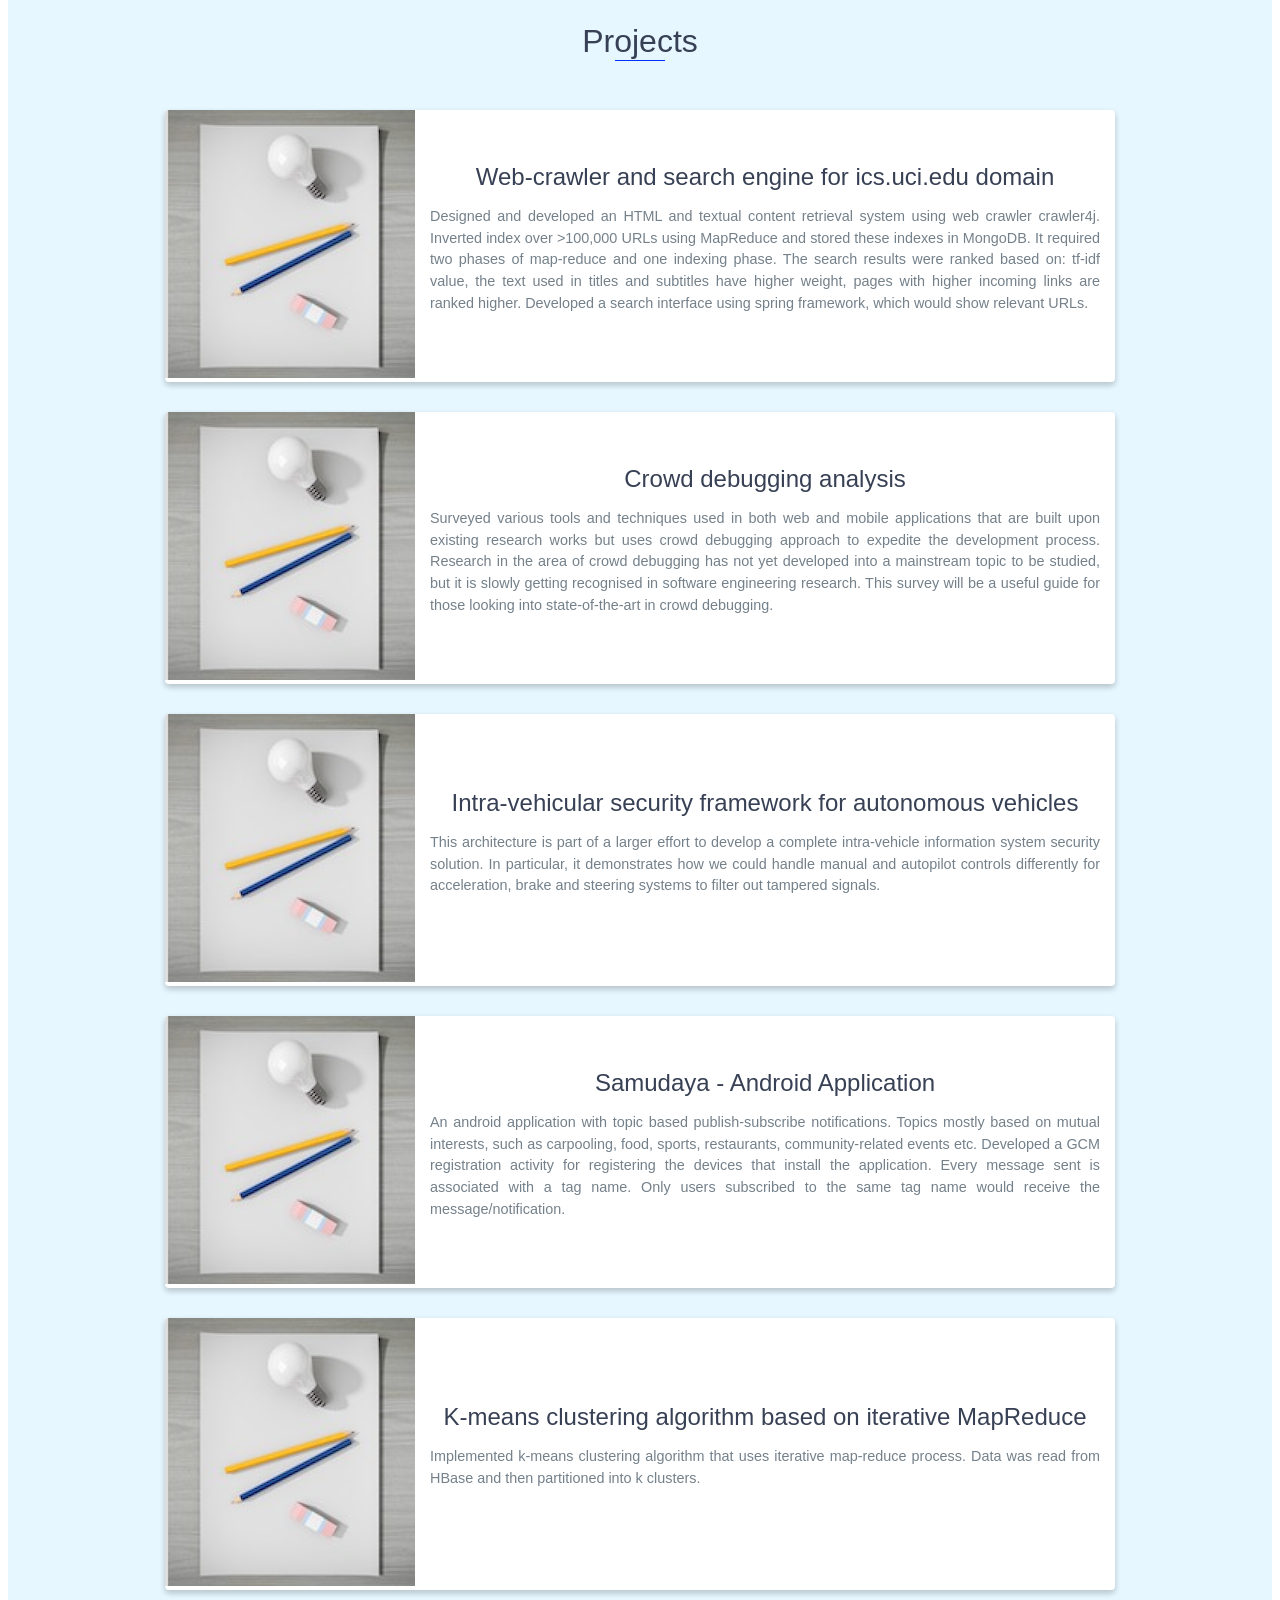
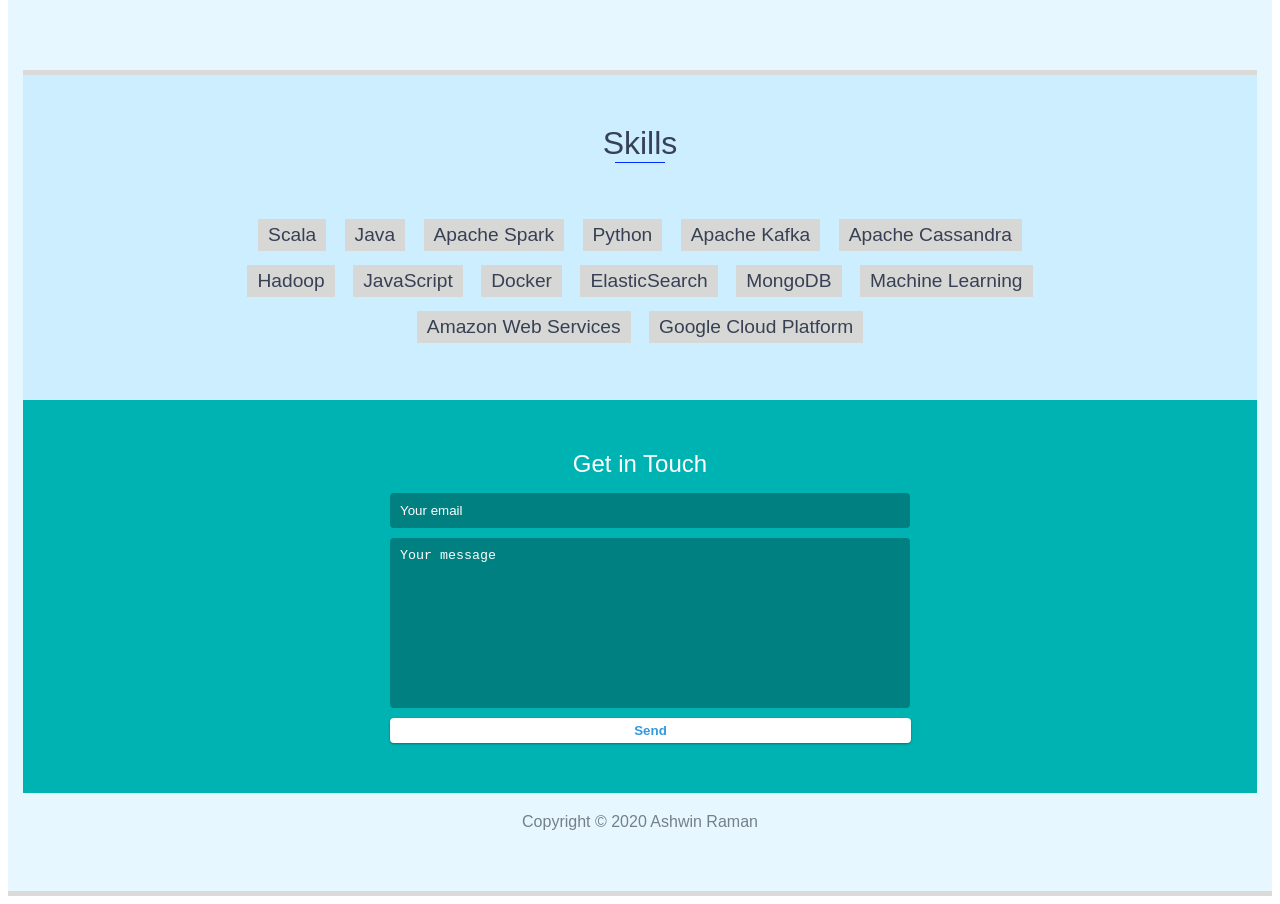
==== commit b6abbed8: "Update work experience" ====
--- a/index.html
+++ b/index.html
@@ -70,7 +70,7 @@
                </div>
                <div class="column-2">
                   <p align="justify">
-I have 9+ years of work experience designing and developing enterprise and eCommerce software applications. I have a keen interest in Information Retrieval, Cloud Computing, Parallel and Distributed Systems, and Data Security.
+I have 9+ years of work experience designing and developing enterprise and eCommerce software applications. I have a keen interest in Information Retrieval, Cloud Computing, Parallel and Distributed Systems, and Data Security.<br>
 
 <i class="ion-asterisk"></i>&emsp;• Languages: Scala, Java, Python<br>
 <i class="ion-asterisk"></i>&emsp;• Frameworks: Hadoop, Spark, Kafka, Akka, Django<br>
@@ -88,10 +88,26 @@
       <div id="experience" class="background-alt hello">
       <h2 class="heading">Experience</h2>
       <div id="experience-timeline">
+          <div class="vtimeline-point">
+            <div class="vtimeline-icon"><i class="ion-location"></i></div>
+            <div class="vtimeline-block">
+               <span class="vtimeline-date">September 2020 – Present</span>
+               <div class="vtimeline-content">
+                  <h3>eBay Inc.</h3>
+                  <h4>Member of Technical Staff</h4>
+                  <p align="justify">
+                     <i class="ion-asterisk"></i>&emsp;1. Developing efficient algorithms that process gigabytes of data utilizing proven algorithmic ideas and concepts in classification, text, mining, and information retrieval using technologies like Java, Scala, Kafka, Spark, and Airflow.<br>
+                     <i class="ion-asterisk"></i>&emsp;2. Implemented the Great Price feature which increased the average conversion rate by 14%. A Great Price signal was used to identify the lowest-priced item on the search result page to help buyers make a faster decision.<br>
+                     <i class="ion-asterisk"></i>&emsp;3. Migrated spark and Hadoop jobs from an in-house automation platform to use Apache Airflow. This involved optimizing the existing jobs and developing the data pipelines on Airflow.<br>
+                     <i class="ion-asterisk"></i>&emsp;4. Designed and developed the Best Selling signal to find popular items by capitalizing on quantity sold and good seller feedback.
+                  </p>
+               </div>
+            </div>
+         </div>
          <div class="vtimeline-point">
             <div class="vtimeline-icon"><i class="ion-location"></i></div>
             <div class="vtimeline-block">
-               <span class="vtimeline-date">August 2017 – present</span>
+               <span class="vtimeline-date">August 2017 – September 2020</span>
                <div class="vtimeline-content">
                   <h3>Dell Boomi (previously Unifi Software)</h3>
                   <h4>Prinical Software Engineer</h4>
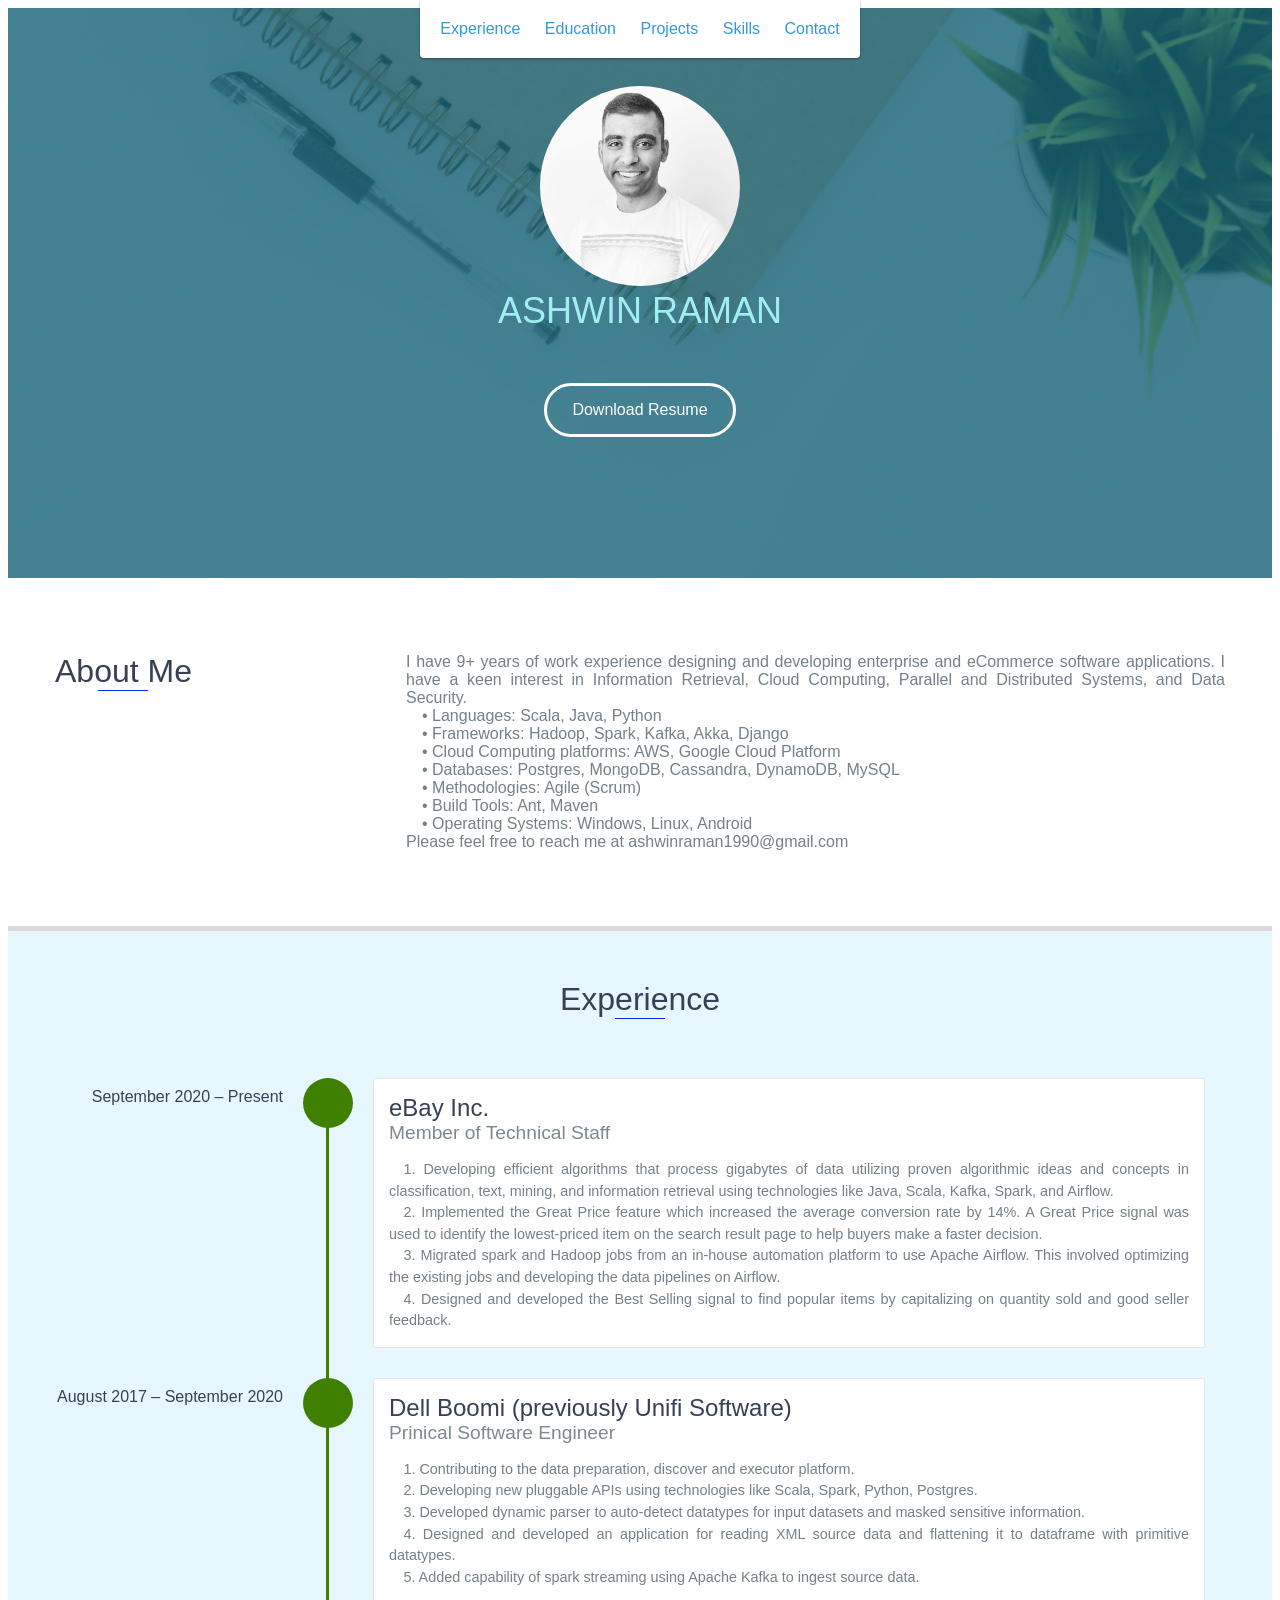
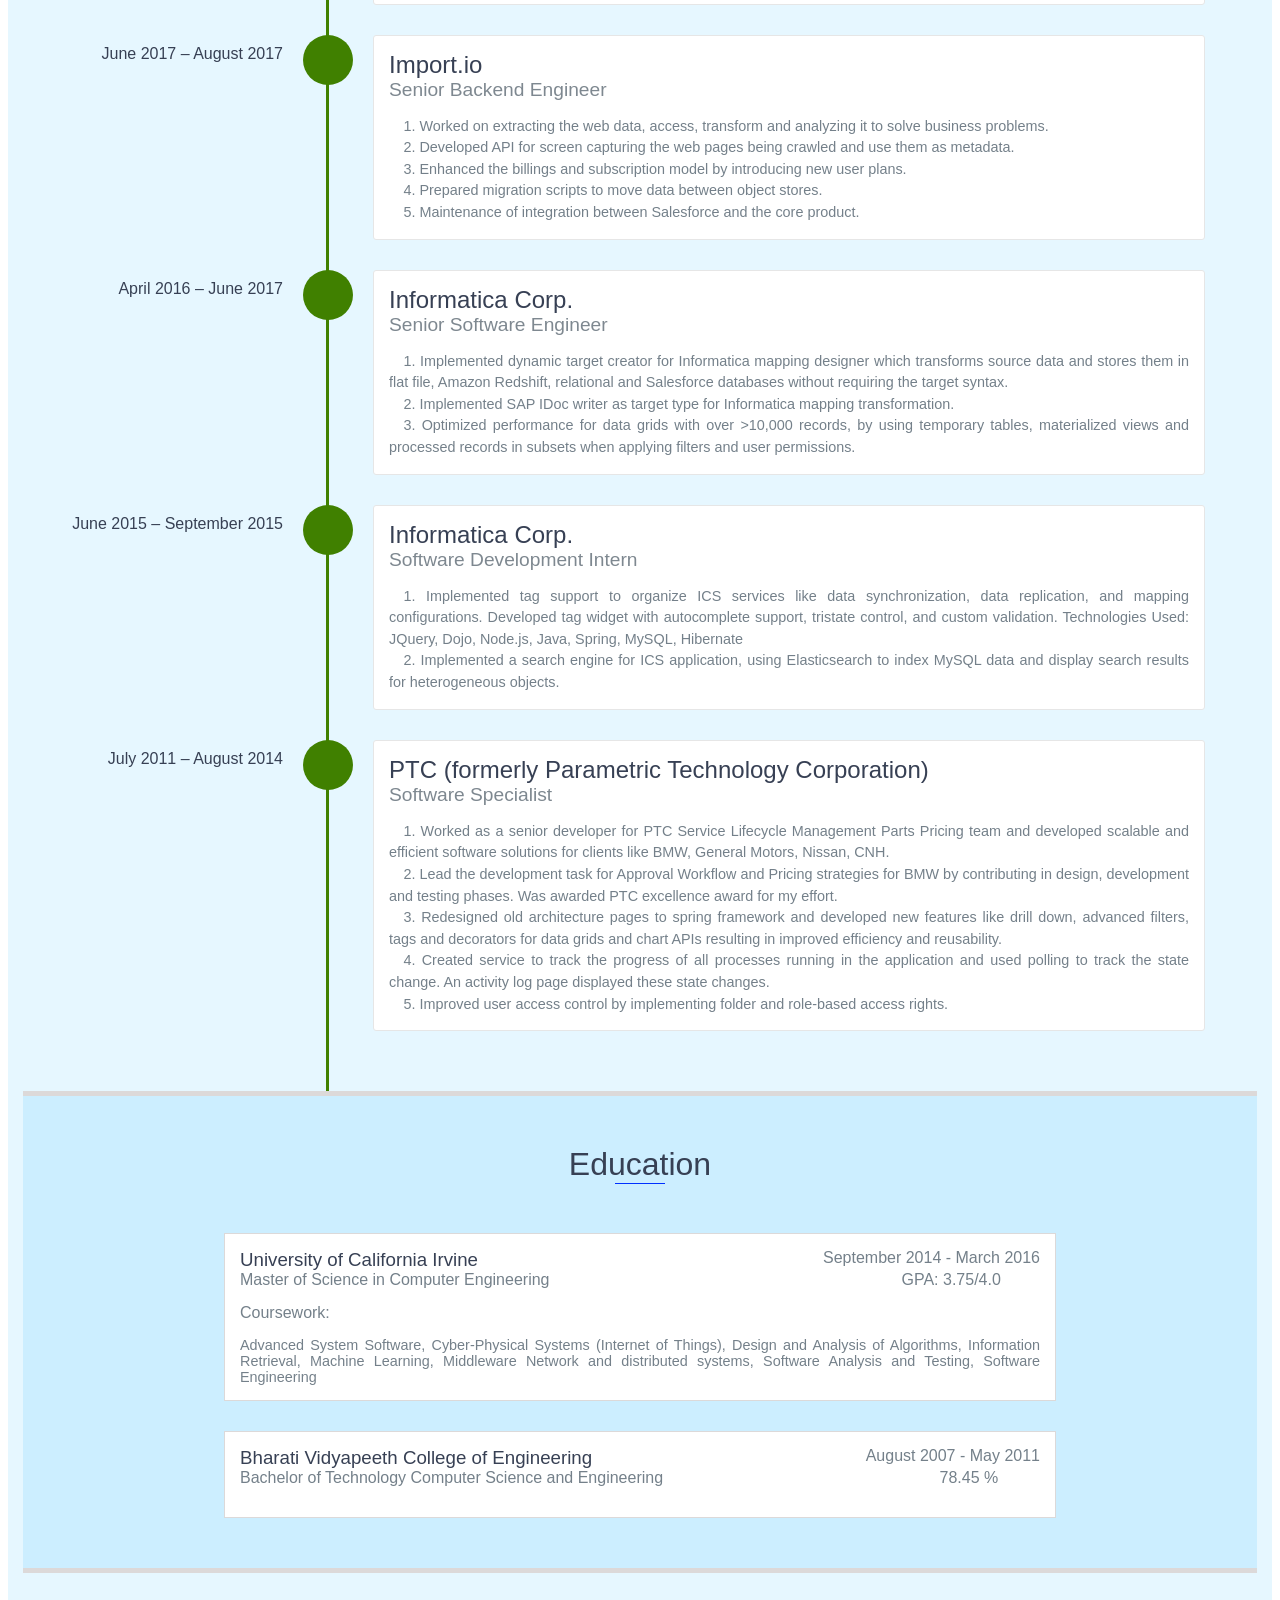
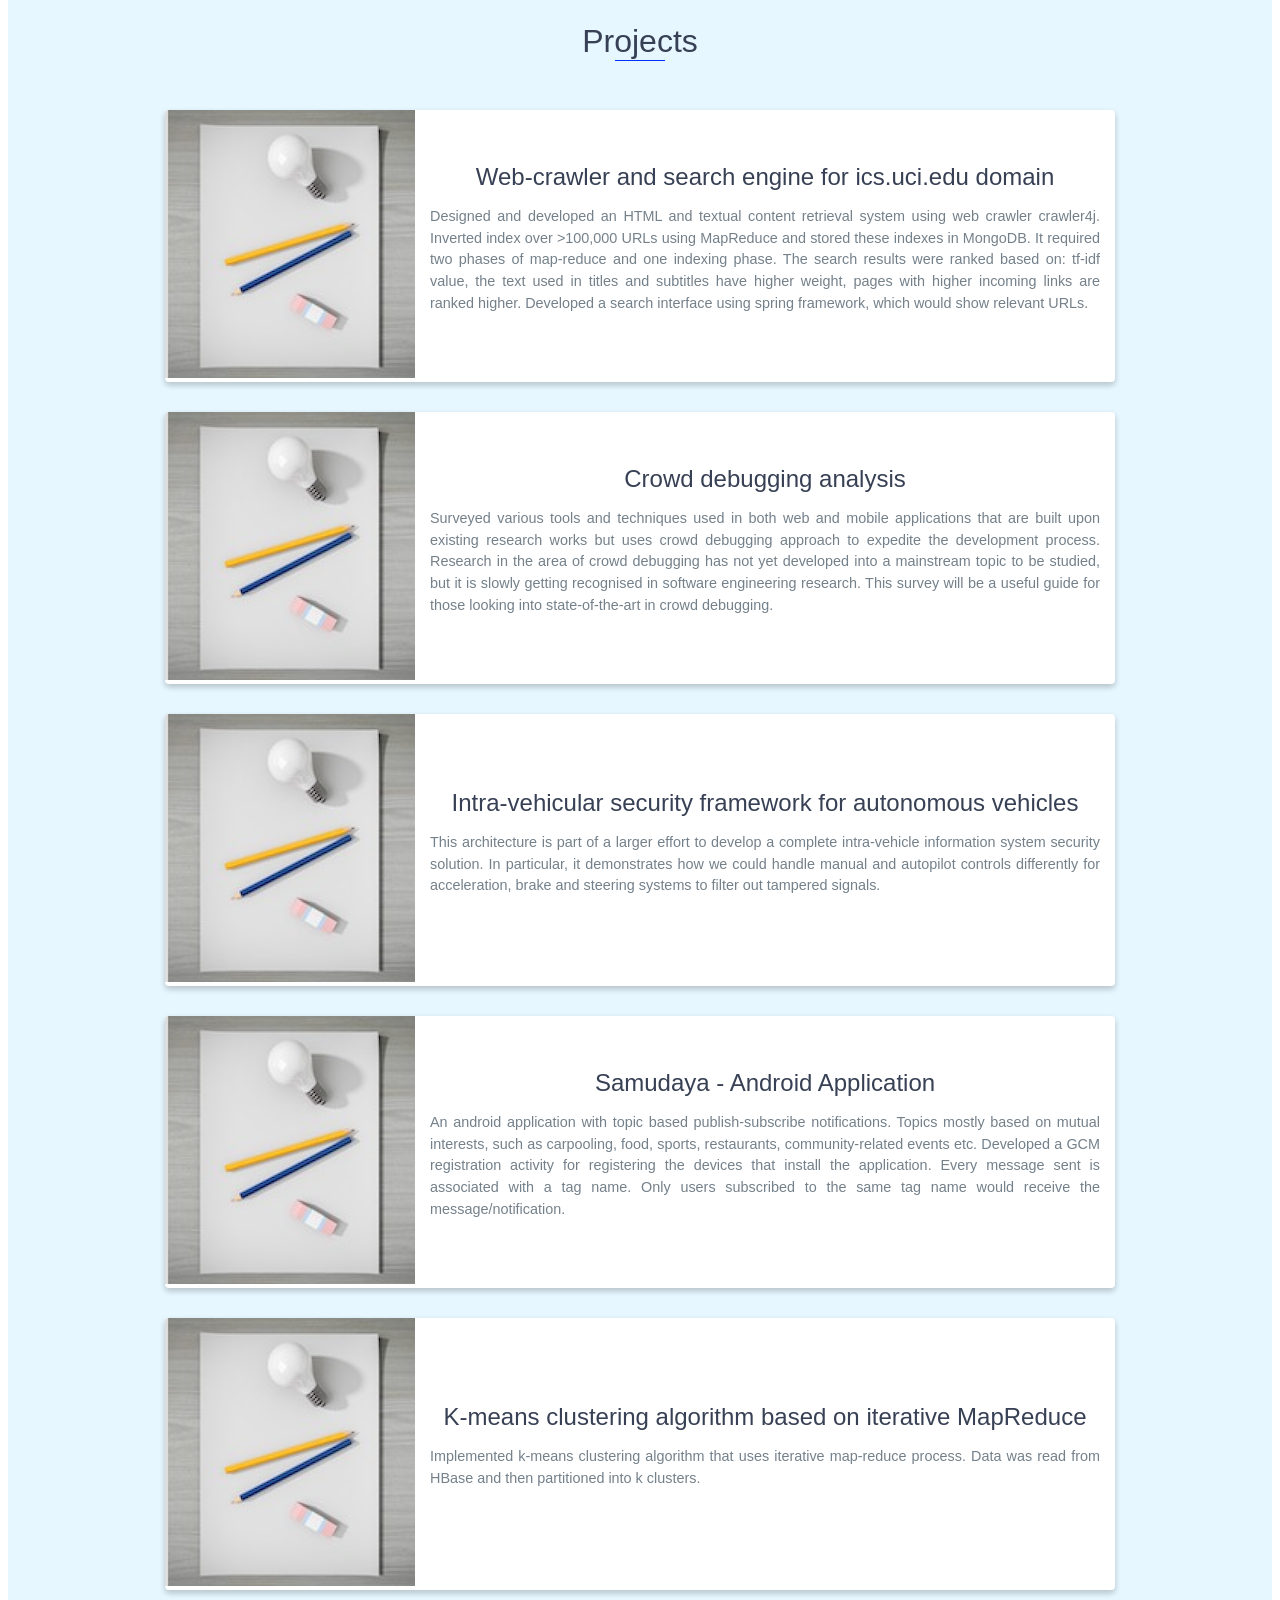
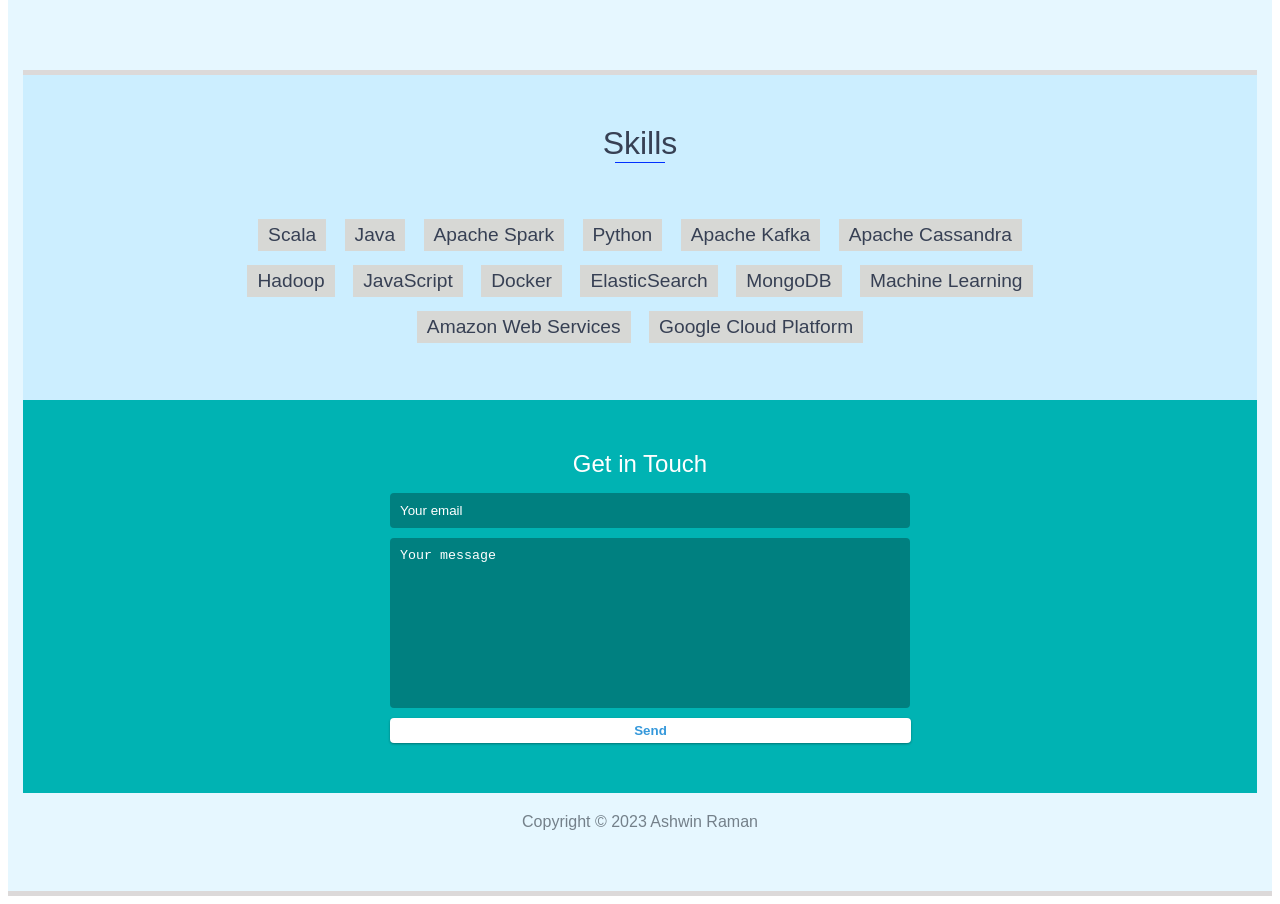
==== commit 9589357c: "Update index.html" ====
--- a/index.html
+++ b/index.html
@@ -321,7 +321,7 @@
             <div class="row">
                <div class="copyright">
                   <p>
-                     Copyright &copy; 2020 Ashwin Raman
+                     Copyright &copy; 2023 Ashwin Raman
                   </p>
                </div>
             </div>
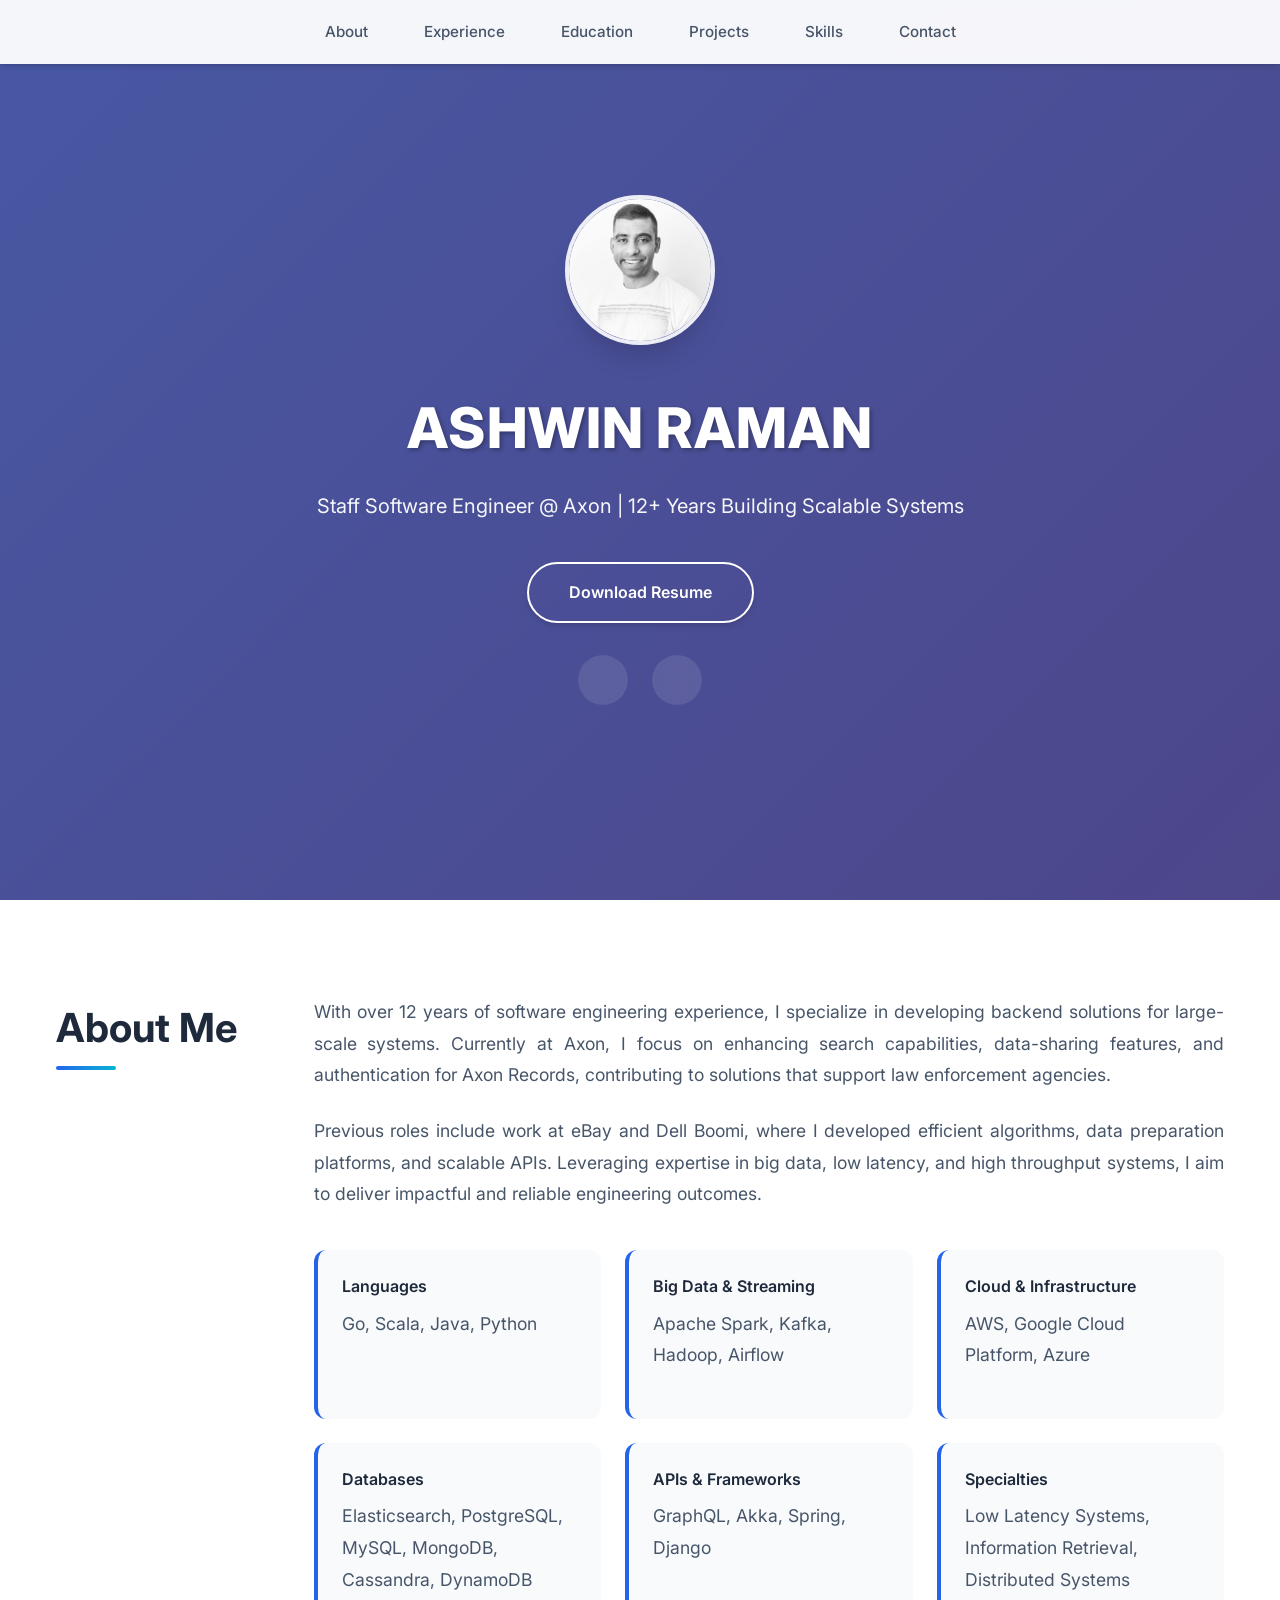
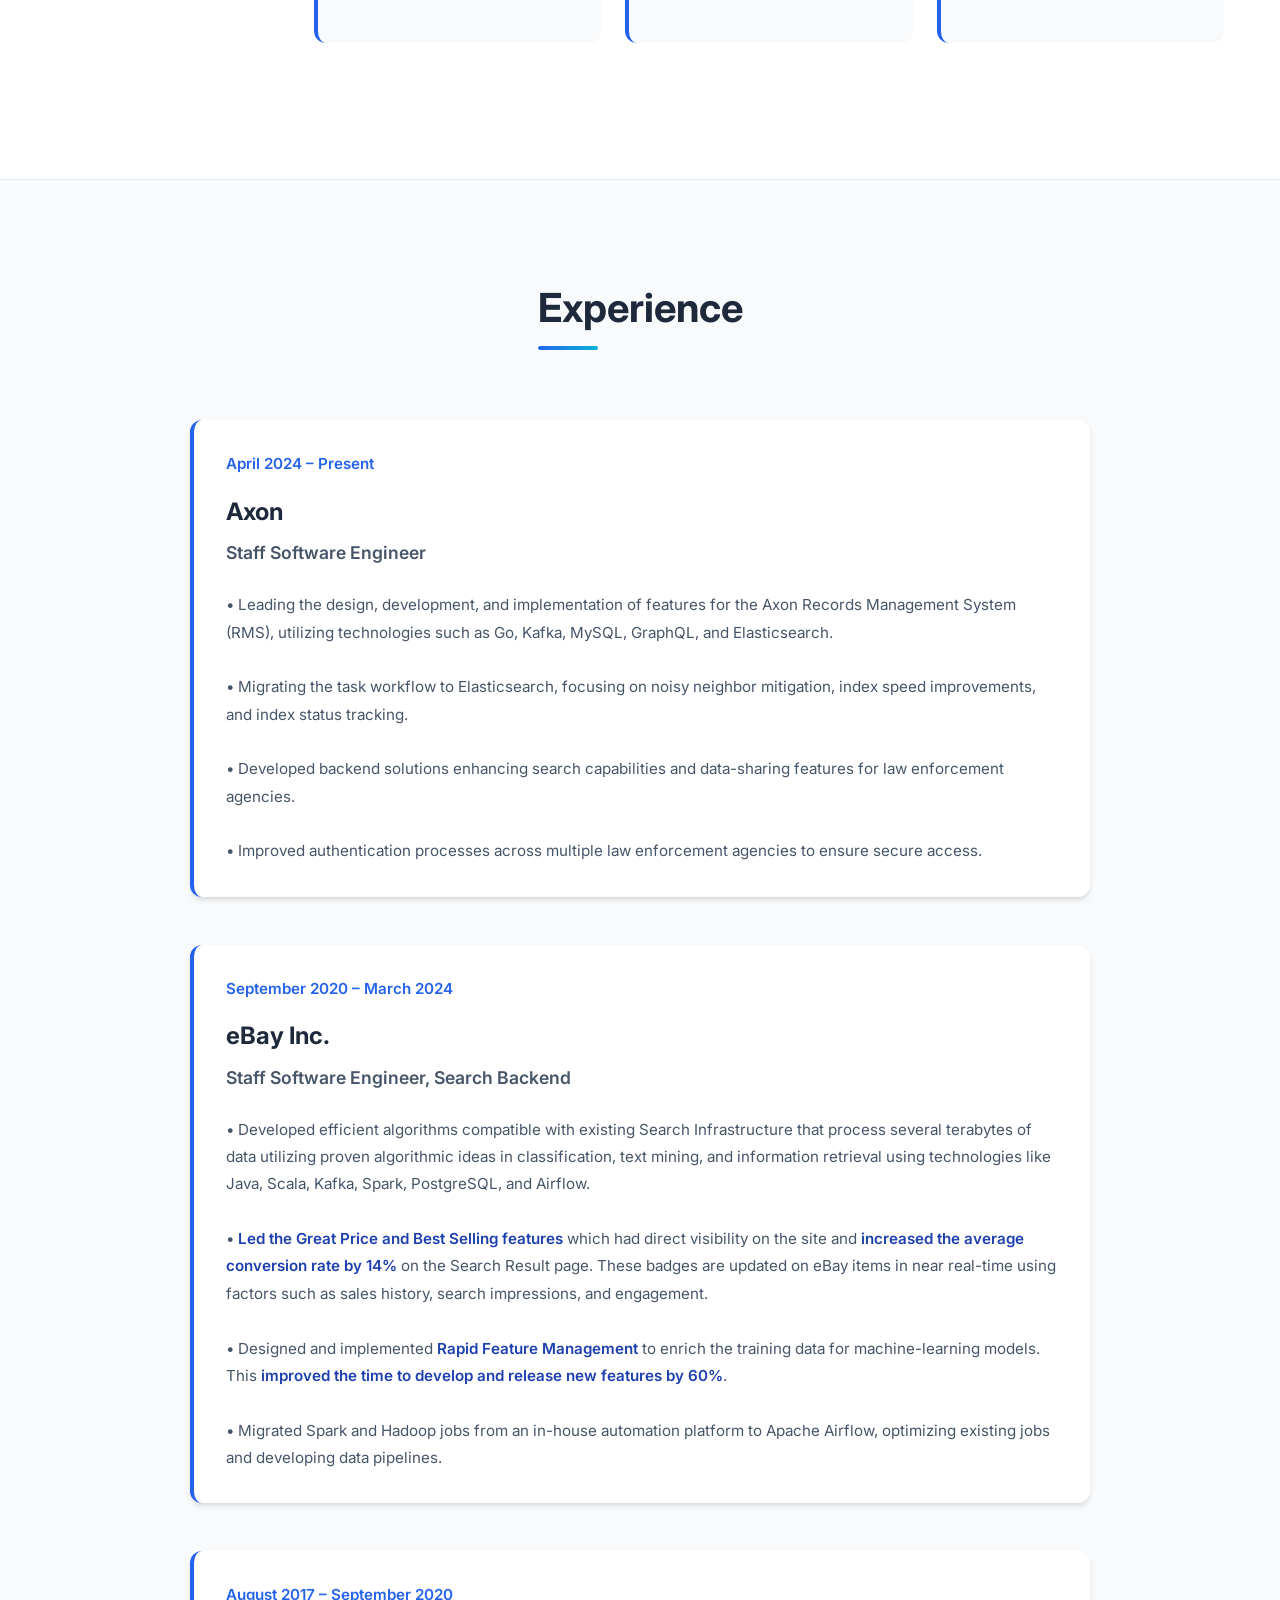
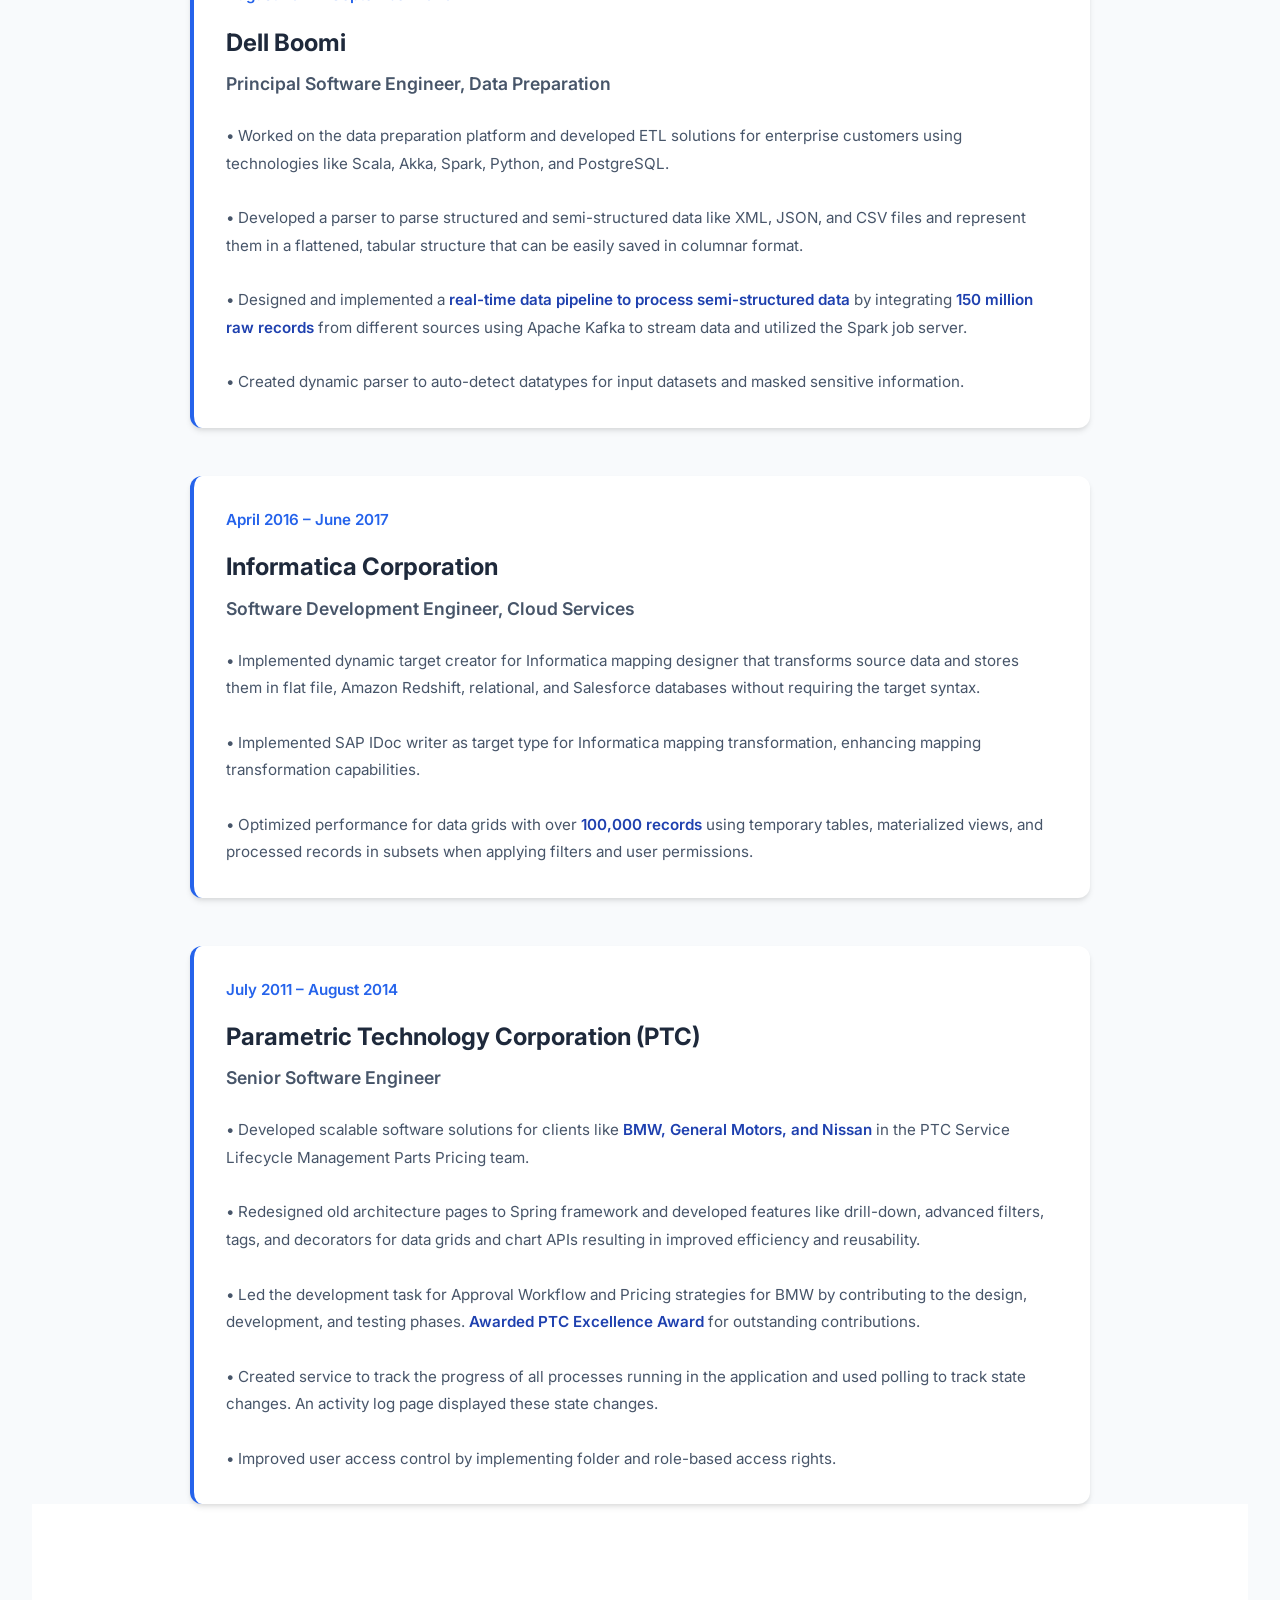
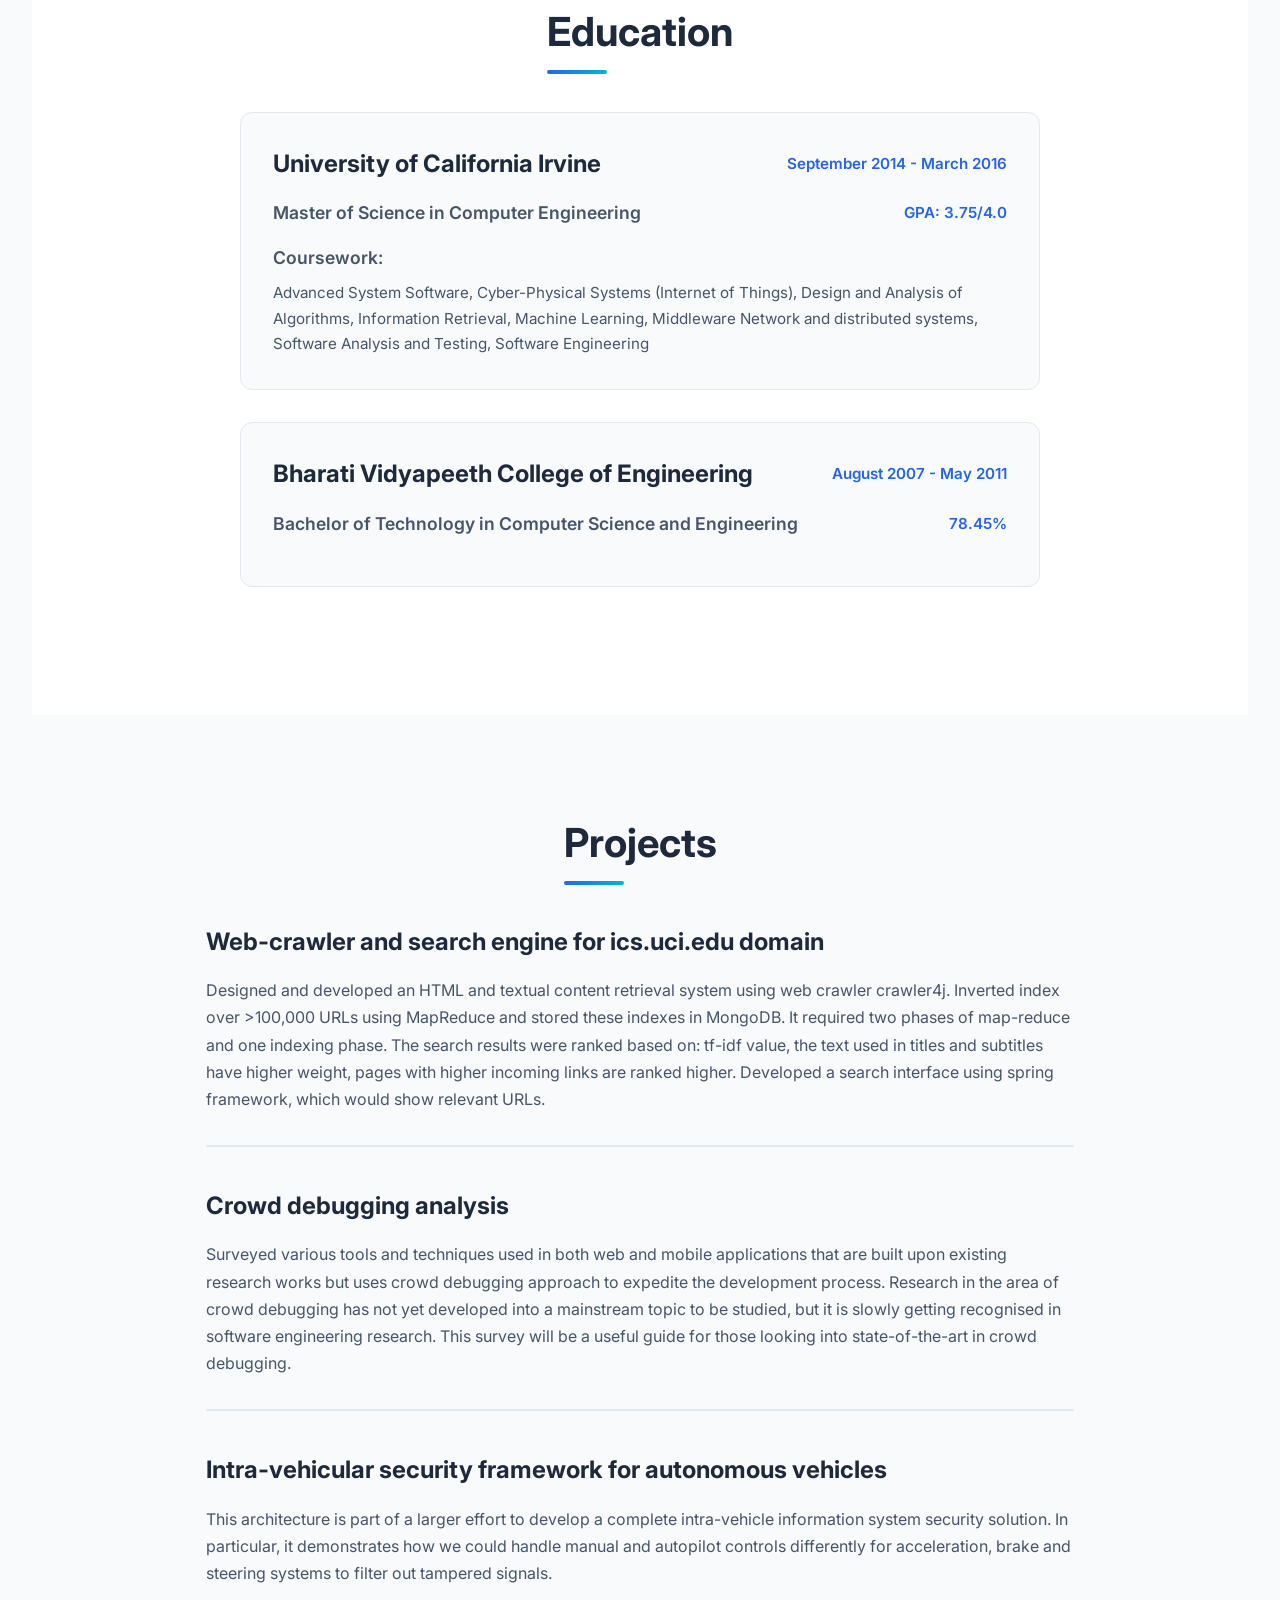
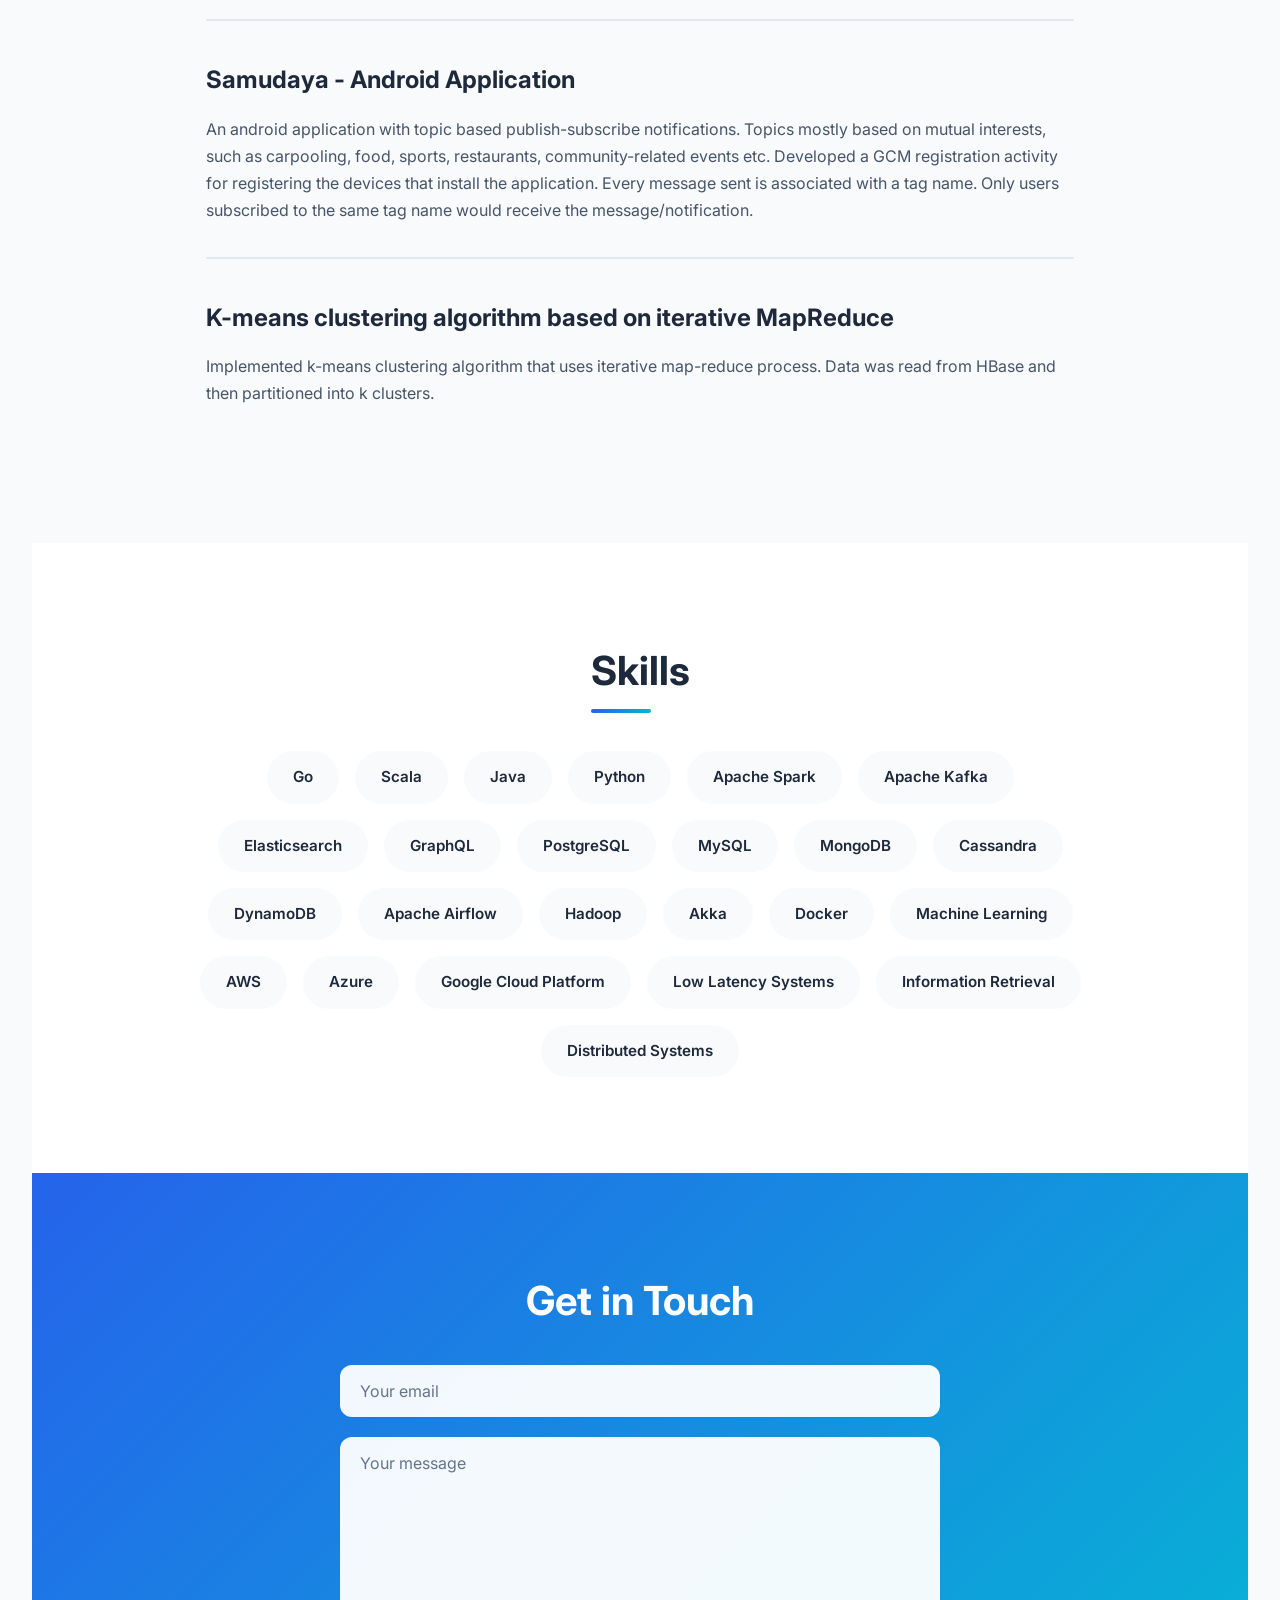
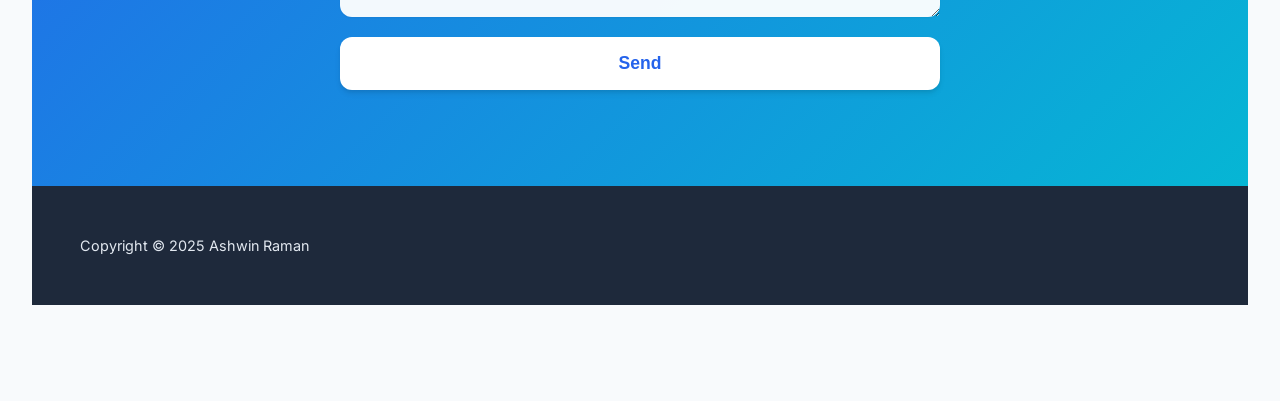
==== commit 6fa752c9: "Modernize portfolio website with updated career information and design Major updates: • Updated to c" ====
--- a/index.html
+++ b/index.html
@@ -1,64 +1,64 @@
 <!DOCTYPE html>
-<html>
+<html lang="en">
    <head>
       <meta charset="utf-8">
       <meta http-equiv="X-UA-Compatible" content="IE=edge">
       <meta name="viewport" content="width=device-width, initial-scale=1">
-      <title>Ashwin Raman</title>
-      <link rel="shortcut icon" href="favicon.ico" type="image/x-icon">
-      <link href="https://fonts.googleapis.com/css?family=Lato:300,400,700,900" rel="stylesheet">
-      <link href="http://code.ionicframework.com/ionicons/1.5.2/css/ionicons.min.css" rel="stylesheet" type="text/css">
+      <title>Ashwin Raman - Software Engineer & Data Platform Specialist</title>
+      <meta name="description" content="Ashwin Raman's portfolio - 9+ years of experience in software engineering, big data, and cloud platforms. Specializing in Scala, Java, Apache Spark, and distributed systems.">
+      <meta name="author" content="Ashwin Raman">
+
+      <!-- Open Graph / Social Media Meta Tags -->
+      <meta property="og:type" content="website">
+      <meta property="og:title" content="Ashwin Raman - Software Engineer">
+      <meta property="og:description" content="Software Engineer with 9+ years of experience in big data and cloud platforms">
+      <meta property="og:image" content="images/self.jpg">
+
+      <link rel="icon" type="image/svg+xml" href="data:image/svg+xml,<svg xmlns='http://www.w3.org/2000/svg' viewBox='0 0 100 100'><rect width='100' height='100' fill='%232563eb'/><text x='50' y='50' font-family='Arial,sans-serif' font-size='45' font-weight='bold' fill='white' text-anchor='middle' dominant-baseline='central'>AR</text></svg>">
+      <link rel="preconnect" href="https://fonts.googleapis.com">
+      <link rel="preconnect" href="https://fonts.gstatic.com" crossorigin>
+      <link href="https://fonts.googleapis.com/css2?family=Inter:wght@300;400;500;600;700;800&display=swap" rel="stylesheet">
+      <link href="https://code.ionicframework.com/ionicons/2.0.1/css/ionicons.min.css" rel="stylesheet" type="text/css">
       <link rel="stylesheet" href="css/font-awesome.css">
-      <link href="css/bootstrap.min.css" rel="stylesheet">
       <link href="css/styles.css" rel="stylesheet">
-      <link rel="shortcut icon" type="image/ico" href="images/AR.png">
-      <script src="https://ajax.googleapis.com/ajax/libs/jquery/3.3.1/jquery.min.js"></script>
-      <script>
-         $(document).ready(function(){
-           $("a").on('click', function(event) {
-             if (this.hash !== "") {
-               event.preventDefault();
-               var hash = this.hash;
-               $('html, body').animate({
-                 scrollTop: $(hash).offset().top
-               }, 800, function(){
-                 window.location.hash = hash;
-               });
-             }
-           });
-         });
-      </script>
    </head>
    <body>
-      </script>
       <header>
          <ul id="menu" class="shadow">
             <li>
-               <a style="text-decoration:none;" href="#experience">Experience</a>
-            </li>
-            <li>
-               <a style="text-decoration:none;" href="#education">Education</a>
-            </li>
-            <li>
-               <a style="text-decoration:none;" href="#projects">Projects</a>
-            </li>
-            <li>
-               <a style="text-decoration:none;" href="#skills">Skills</a>
-            </li>
-            <li>
-               <a  style="text-decoration:none;" href="#contact">Contact</a>
+               <a href="#about">About</a>
+            </li>
+            <li>
+               <a href="#experience">Experience</a>
+            </li>
+            <li>
+               <a href="#education">Education</a>
+            </li>
+            <li>
+               <a href="#projects">Projects</a>
+            </li>
+            <li>
+               <a href="#skills">Skills</a>
+            </li>
+            <li>
+               <a href="#contact">Contact</a>
             </li>
          </ul>
       </header>
       <div id="lead">
          <div id="lead-content">
-               <div><img class="img-circle" src="images/self.jpg" alt="Avatar" style="width:200px"></div>
-            <h2>ASHWIN RAMAN</h2>
-            <br><br>
-            <a style="text-decoration:none;" href="images/Resume.pdf" target="_blank" class="btn-rounded-white">Download Resume</a><br><br>
-            <a href="https://github.com/ashwin244" target="_blank"><i class="ion-social-github custom-icon"></i></a>   
-            <a href="https://www.linkedin.com/in/ramanashwin" target="_blank"><i class="ion-social-linkedin custom-icon"></i></a>   
-            <a href="https://www.facebook.com/ashwin244" target="_blank"><i class="ion-social-facebook custom-icon"></i></a>   
+            <div class="profile-image-container">
+               <img class="img-circle" src="images/self.jpg" alt="Ashwin Raman Profile Picture">
+            </div>
+            <h1>ASHWIN RAMAN</h1>
+            <p class="lead-tagline">Staff Software Engineer @ Axon | 12+ Years Building Scalable Systems</p>
+            <div class="lead-actions">
+               <a href="images/Resume.pdf" target="_blank" class="btn-rounded-white" rel="noopener">Download Resume</a>
+            </div>
+            <div class="social-links">
+               <a href="https://github.com/ashwin244" target="_blank" rel="noopener" aria-label="GitHub Profile"><i class="ion-social-github"></i></a>
+               <a href="https://www.linkedin.com/in/ramanashwin" target="_blank" rel="noopener" aria-label="LinkedIn Profile"><i class="ion-social-linkedin"></i></a>
+            </div>
          </div>
          <div id="lead-overlay"></div>
       </div>
@@ -69,18 +69,38 @@
                   <h2 class="heading">About Me</h2>
                </div>
                <div class="column-2">
-                  <p align="justify">
-I have 9+ years of work experience designing and developing enterprise and eCommerce software applications. I have a keen interest in Information Retrieval, Cloud Computing, Parallel and Distributed Systems, and Data Security.<br>
-
-<i class="ion-asterisk"></i>&emsp;• Languages: Scala, Java, Python<br>
-<i class="ion-asterisk"></i>&emsp;• Frameworks: Hadoop, Spark, Kafka, Akka, Django<br>
-<i class="ion-asterisk"></i>&emsp;• Cloud Computing platforms: AWS, Google Cloud Platform<br>
-<i class="ion-asterisk"></i>&emsp;• Databases: Postgres, MongoDB, Cassandra, DynamoDB, MySQL<br>
-<i class="ion-asterisk"></i>&emsp;• Methodologies: Agile (Scrum)<br>
-<i class="ion-asterisk"></i>&emsp;• Build Tools: Ant, Maven<br>
-<i class="ion-asterisk"></i>&emsp;• Operating Systems: Windows, Linux, Android<br>
-Please feel free to reach me at ashwinraman1990@gmail.com
-                  </p>
+                  <p>
+With over 12 years of software engineering experience, I specialize in developing backend solutions for large-scale systems. Currently at Axon, I focus on enhancing search capabilities, data-sharing features, and authentication for Axon Records, contributing to solutions that support law enforcement agencies.
+                  </p>
+                  <p>
+Previous roles include work at eBay and Dell Boomi, where I developed efficient algorithms, data preparation platforms, and scalable APIs. Leveraging expertise in big data, low latency, and high throughput systems, I aim to deliver impactful and reliable engineering outcomes.
+                  </p>
+                  <div class="about-tech-stack">
+                     <div class="tech-category">
+                        <h4>Languages</h4>
+                        <p>Go, Scala, Java, Python</p>
+                     </div>
+                     <div class="tech-category">
+                        <h4>Big Data & Streaming</h4>
+                        <p>Apache Spark, Kafka, Hadoop, Airflow</p>
+                     </div>
+                     <div class="tech-category">
+                        <h4>Cloud & Infrastructure</h4>
+                        <p>AWS, Google Cloud Platform, Azure</p>
+                     </div>
+                     <div class="tech-category">
+                        <h4>Databases</h4>
+                        <p>Elasticsearch, PostgreSQL, MySQL, MongoDB, Cassandra, DynamoDB</p>
+                     </div>
+                     <div class="tech-category">
+                        <h4>APIs & Frameworks</h4>
+                        <p>GraphQL, Akka, Spring, Django</p>
+                     </div>
+                     <div class="tech-category">
+                        <h4>Specialties</h4>
+                        <p>Low Latency Systems, Information Retrieval, Distributed Systems</p>
+                     </div>
+                  </div>
                </div>
             </div>
          </div>
@@ -89,102 +109,81 @@
       <h2 class="heading">Experience</h2>
       <div id="experience-timeline">
           <div class="vtimeline-point">
-            <div class="vtimeline-icon"><i class="ion-location"></i></div>
-            <div class="vtimeline-block">
-               <span class="vtimeline-date">September 2020 – Present</span>
+            <div class="vtimeline-icon"><i class="ion-briefcase"></i></div>
+            <div class="vtimeline-block">
+               <span class="vtimeline-date">April 2024 – Present</span>
+               <div class="vtimeline-content">
+                  <h3>Axon</h3>
+                  <h4>Staff Software Engineer</h4>
+                  <p>
+                     • Leading the design, development, and implementation of features for the Axon Records Management System (RMS), utilizing technologies such as Go, Kafka, MySQL, GraphQL, and Elasticsearch.<br><br>
+                     • Migrating the task workflow to Elasticsearch, focusing on noisy neighbor mitigation, index speed improvements, and index status tracking.<br><br>
+                     • Developed backend solutions enhancing search capabilities and data-sharing features for law enforcement agencies.<br><br>
+                     • Improved authentication processes across multiple law enforcement agencies to ensure secure access.
+                  </p>
+               </div>
+            </div>
+         </div>
+          <div class="vtimeline-point">
+            <div class="vtimeline-icon"><i class="ion-briefcase"></i></div>
+            <div class="vtimeline-block">
+               <span class="vtimeline-date">September 2020 – March 2024</span>
                <div class="vtimeline-content">
                   <h3>eBay Inc.</h3>
-                  <h4>Member of Technical Staff</h4>
-                  <p align="justify">
-                     <i class="ion-asterisk"></i>&emsp;1. Developing efficient algorithms that process gigabytes of data utilizing proven algorithmic ideas and concepts in classification, text, mining, and information retrieval using technologies like Java, Scala, Kafka, Spark, and Airflow.<br>
-                     <i class="ion-asterisk"></i>&emsp;2. Implemented the Great Price feature which increased the average conversion rate by 14%. A Great Price signal was used to identify the lowest-priced item on the search result page to help buyers make a faster decision.<br>
-                     <i class="ion-asterisk"></i>&emsp;3. Migrated spark and Hadoop jobs from an in-house automation platform to use Apache Airflow. This involved optimizing the existing jobs and developing the data pipelines on Airflow.<br>
-                     <i class="ion-asterisk"></i>&emsp;4. Designed and developed the Best Selling signal to find popular items by capitalizing on quantity sold and good seller feedback.
+                  <h4>Staff Software Engineer, Search Backend</h4>
+                  <p>
+                     • Developed efficient algorithms compatible with existing Search Infrastructure that process several terabytes of data utilizing proven algorithmic ideas in classification, text mining, and information retrieval using technologies like Java, Scala, Kafka, Spark, PostgreSQL, and Airflow.<br><br>
+                     • <strong>Led the Great Price and Best Selling features</strong> which had direct visibility on the site and <strong>increased the average conversion rate by 14%</strong> on the Search Result page. These badges are updated on eBay items in near real-time using factors such as sales history, search impressions, and engagement.<br><br>
+                     • Designed and implemented <strong>Rapid Feature Management</strong> to enrich the training data for machine-learning models. This <strong>improved the time to develop and release new features by 60%</strong>.<br><br>
+                     • Migrated Spark and Hadoop jobs from an in-house automation platform to Apache Airflow, optimizing existing jobs and developing data pipelines.
                   </p>
                </div>
             </div>
          </div>
          <div class="vtimeline-point">
-            <div class="vtimeline-icon"><i class="ion-location"></i></div>
+            <div class="vtimeline-icon"><i class="ion-briefcase"></i></div>
             <div class="vtimeline-block">
                <span class="vtimeline-date">August 2017 – September 2020</span>
                <div class="vtimeline-content">
-                  <h3>Dell Boomi (previously Unifi Software)</h3>
-                  <h4>Prinical Software Engineer</h4>
-                  <p align="justify">
-                     <i class="ion-asterisk"></i>&emsp;1. Contributing to the data preparation, discover and executor platform.<br>
-                     <i class="ion-asterisk"></i>&emsp;2. Developing new pluggable APIs using technologies like Scala, Spark, Python, Postgres.<br>
-                     <i class="ion-asterisk"></i>&emsp;3. Developed dynamic parser to auto-detect datatypes for input datasets and masked sensitive information.<br>
-                     <i class="ion-asterisk"></i>&emsp;4. Designed and developed an application for reading XML source data and flattening it to dataframe with primitive datatypes.<br>
-                     <i class="ion-asterisk"></i>&emsp;5. Added capability of spark streaming using Apache Kafka to ingest source data.
+                  <h3>Dell Boomi</h3>
+                  <h4>Principal Software Engineer, Data Preparation</h4>
+                  <p>
+                     • Worked on the data preparation platform and developed ETL solutions for enterprise customers using technologies like Scala, Akka, Spark, Python, and PostgreSQL.<br><br>
+                     • Developed a parser to parse structured and semi-structured data like XML, JSON, and CSV files and represent them in a flattened, tabular structure that can be easily saved in columnar format.<br><br>
+                     • Designed and implemented a <strong>real-time data pipeline to process semi-structured data</strong> by integrating <strong>150 million raw records</strong> from different sources using Apache Kafka to stream data and utilized the Spark job server.<br><br>
+                     • Created dynamic parser to auto-detect datatypes for input datasets and masked sensitive information.
                   </p>
                </div>
             </div>
          </div>
          <div class="vtimeline-point">
-            <div class="vtimeline-icon"><i class="ion-location"></i></div>
-            <div class="vtimeline-block">
-               <span class="vtimeline-date">June 2017 – August 2017</span>
-               <div class="vtimeline-content">
-                  <h3>Import.io</h3>
-                  <h4>Senior Backend Engineer</h4>
-                  <p align="justify">
-                     <i class="ion-asterisk"></i>&emsp;1. Worked on extracting the web data, access, transform and analyzing it to solve business problems. <br>
-                     <i class="ion-asterisk"></i>&emsp;2. Developed API for screen capturing the web pages being crawled and use them as metadata.<br>
-                     <i class="ion-asterisk"></i>&emsp;3. Enhanced the billings and subscription model by introducing new user plans.<br>
-                     <i class="ion-asterisk"></i>&emsp;4. Prepared migration scripts to move data between object stores.<br>
-                     <i class="ion-asterisk"></i>&emsp;5. Maintenance of integration between Salesforce and the core product.
-                  </p>
-               </div>
-            </div>
-         </div>
-         <div class="vtimeline-point">
-            <div class="vtimeline-icon"><i class="ion-location"></i></div>
+            <div class="vtimeline-icon"><i class="ion-briefcase"></i></div>
             <div class="vtimeline-block">
                <span class="vtimeline-date">April 2016 – June 2017</span>
                <div class="vtimeline-content">
-                  <h3>Informatica Corp.</h3>
+                  <h3>Informatica Corporation</h3>
+                  <h4>Software Development Engineer, Cloud Services</h4>
+                  <p>
+                     • Implemented dynamic target creator for Informatica mapping designer that transforms source data and stores them in flat file, Amazon Redshift, relational, and Salesforce databases without requiring the target syntax.<br><br>
+                     • Implemented SAP IDoc writer as target type for Informatica mapping transformation, enhancing mapping transformation capabilities.<br><br>
+                     • Optimized performance for data grids with over <strong>100,000 records</strong> using temporary tables, materialized views, and processed records in subsets when applying filters and user permissions.
+                  </p>
+               </div>
+            </div>
+         </div>
+         <div class="vtimeline-point-2">
+            <div class="vtimeline-icon"><i class="ion-briefcase"></i></div>
+            <div class="vtimeline-block">
+               <span class="vtimeline-date">July 2011 – August 2014</span>
+               <div class="vtimeline-content">
+                  <h3>Parametric Technology Corporation (PTC)</h3>
                   <h4>Senior Software Engineer</h4>
-                  <p align="justify">
-                     <i class="ion-asterisk"></i>&emsp;1. Implemented dynamic target creator for Informatica mapping designer which transforms source data and stores them in flat file, Amazon Redshift, relational and Salesforce databases without requiring the target syntax. <br>
-                     <i class="ion-asterisk"></i>&emsp;2. Implemented SAP IDoc writer as target type for Informatica mapping transformation.<br>
-                     <i class="ion-asterisk"></i>&emsp;3. Optimized performance for data grids with over >10,000 records, by using temporary tables, materialized views
-                     and processed records in subsets when applying filters and user permissions.
-                  </p>
-               </div>
-            </div>
-         </div>
-         <div class="vtimeline-point">
-            <div class="vtimeline-icon"><i class="ion-location"></i></div>
-            <div class="vtimeline-block">
-               <span class="vtimeline-date">June 2015 – September 2015</span>
-               <div class="vtimeline-content">
-                  <h3>Informatica Corp.</h3>
-                  <h4>Software Development Intern</h4>
-                  <p align="justify">
-                     <i class="ion-asterisk"></i>&emsp;1. Implemented tag support to organize ICS services like data synchronization, data replication, and mapping configurations. Developed tag widget with autocomplete support, tristate control, and custom validation. 
-                     Technologies Used: JQuery, Dojo, Node.js, Java, Spring, MySQL, Hibernate  <br>
-                     <i class="ion-asterisk"></i>&emsp;2. Implemented a search engine for ICS application, using Elasticsearch to index MySQL data and display search results for heterogeneous objects. 
-                  </p>
-               </div>
-            </div>
-         </div>
-         <div class="vtimeline-point-2">
-            <div class="vtimeline-icon"><i class="ion-location"></i></div>
-            <div class="vtimeline-block">
-               <span class="vtimeline-date">July 2011 – August 2014</span>
-               <div data-date="September 2015 – September 2016" class="vtimeline-content">
-                  <h3>PTC (formerly Parametric Technology Corporation)</h3>
-                  <h4>Software Specialist</h4>
-                  <p align="justify">
-                     <i class="ion-asterisk"></i>&emsp;1. Worked as a senior developer for PTC Service Lifecycle Management Parts Pricing team and developed scalable and efficient software solutions for clients like BMW, General Motors, Nissan, CNH.
-                     <br>
-                     <i class="ion-asterisk"></i>&emsp;2. Lead the development task for Approval Workflow and Pricing strategies for BMW by contributing in design, development and testing phases. Was awarded PTC excellence award for my effort.
-                     <br>
-                     <i class="ion-asterisk"></i>&emsp;3. Redesigned old architecture pages to spring framework and developed new features like drill down, advanced filters, tags and decorators for data grids and chart APIs resulting in improved efficiency and reusability.
-                     <br>
-                     <i class="ion-asterisk"></i>&emsp;4. Created service to track the progress of all processes running in the application and used polling to track the state change. An activity log page displayed these state changes.<br>
-                     <i class="ion-asterisk"></i>&emsp;5. Improved user access control by implementing folder and role-based access rights.
+                  <p>
+                     • Developed scalable software solutions for clients like <strong>BMW, General Motors, and Nissan</strong> in the PTC Service Lifecycle Management Parts Pricing team.<br><br>
+                     • Redesigned old architecture pages to Spring framework and developed features like drill-down, advanced filters, tags, and decorators for data grids and chart APIs resulting in improved efficiency and reusability.<br><br>
+                     • Led the development task for Approval Workflow and Pricing strategies for BMW by contributing to the design, development, and testing phases. <strong>Awarded PTC Excellence Award</strong> for outstanding contributions.<br><br>
+                     • Created service to track the progress of all processes running in the application and used polling to track state changes. An activity log page displayed these state changes.<br><br>
+                     • Improved user access control by implementing folder and role-based access rights.
                   </p>
                </div>
             </div>
@@ -193,94 +192,73 @@
       <div id="education" class="background-alt-2">
          <h2 class="heading">Education</h2>
          <div class="education-block">
-            <h3>University of California Irvine</h3>
-            <span class="education">September 2014 - March 2016</span>
-            <h4>Master of Science in Computer Engineering&emsp;&emsp;&emsp;&emsp;&emsp;&emsp;&emsp;&emsp;&emsp;&emsp;&emsp;&emsp;&emsp;&emsp;&emsp;&emsp;&emsp;&emsp;&emsp;&emsp;&emsp;&emsp;GPA: 3.75/4.0</h4>
-            <h4>Coursework:</h4>
-            <p align="justify">
-               Advanced System Software, Cyber-Physical Systems (Internet of Things), Design and Analysis of Algorithms, Information Retrieval, Machine Learning, Middleware Network and distributed systems, Software Analysis and Testing, Software Engineering
-            </p>
-         </div>
-         <!-- End .education-block -->
+            <div class="education-header">
+               <h3>University of California Irvine</h3>
+               <span class="education-date">September 2014 - March 2016</span>
+            </div>
+            <div class="education-degree">
+               <h4>Master of Science in Computer Engineering</h4>
+               <span class="education-gpa">GPA: 3.75/4.0</span>
+            </div>
+            <div class="education-coursework">
+               <h4>Coursework:</h4>
+               <p>
+                  Advanced System Software, Cyber-Physical Systems (Internet of Things), Design and Analysis of Algorithms, Information Retrieval, Machine Learning, Middleware Network and distributed systems, Software Analysis and Testing, Software Engineering
+               </p>
+            </div>
+         </div>
          <div class="education-block">
-            <h3>Bharati Vidyapeeth College of Engineering</h3>
-            <span class="education-date">August 2007 - May 2011</span>
-            <h4>Bachelor of Technology Computer Science and Engineering&emsp;&emsp;&emsp;&emsp;&emsp;&emsp;&emsp;&emsp;&emsp;&emsp;&emsp;&emsp;&emsp;&emsp;&emsp;&emsp;&emsp;&nbsp;78.45 %</h4>
-         </div>
-         <!-- End .education-block -->
+            <div class="education-header">
+               <h3>Bharati Vidyapeeth College of Engineering</h3>
+               <span class="education-date">August 2007 - May 2011</span>
+            </div>
+            <div class="education-degree">
+               <h4>Bachelor of Technology in Computer Science and Engineering</h4>
+               <span class="education-gpa">78.45%</span>
+            </div>
+         </div>
       </div>
       <div id="projects" class="background-alt">
          <h2 class="heading">Projects</h2>
          <div class="container">
-            <div class="row">
-               <div class="project shadow-large">
-                  <div class="project-image">
-                     <img src="images/1.png" />
-                  </div>
-                  <!-- End .project-image -->
-                  <div class="project-info">
-                     <h3>Web-crawler and search engine for ics.uci.edu domain</h3>
-                     <p align="justify">
-                        Designed and developed an HTML and textual content retrieval system using web crawler crawler4j. Inverted index over >100,000 URLs using MapReduce and stored these indexes in MongoDB. It required two phases of map-reduce and one indexing phase. The search results were ranked based on: tf-idf value, the text used in titles and subtitles have higher weight, pages with higher incoming links are ranked higher. Developed a search interface using spring framework, which would show relevant URLs.
-                     </p>
-                  </div>
-                  <!-- End .project-info -->
-               </div>
-               <div class="project shadow-large">
-                  <div class="project-image">
-                     <img src="images/1.png" />
-                  </div>
-                  <!-- End .project-image -->
-                  <div class="project-info">
-                     <h3>Crowd debugging analysis</h3>
-                     <p align="justify">
-                        Surveyed various tools and techniques used in both web and mobile applications that
-                        are built upon existing research works but uses crowd debugging approach to expedite the development process. Research in the area of crowd debugging has not yet developed into a mainstream topic to be studied, but it is slowly getting recognised in software engineering research. This survey will be a useful guide for those looking into state-of-the-art in crowd debugging.
-                     </p>
-                  </div>
-                  <!-- End .project-info -->
-               </div>
-               <div class="project shadow-large">
-                  <div class="project-image">
-                     <img src="images/1.png" />
-                  </div>
-                  <!-- End .project-image -->
-                  <div class="project-info">
-                     <h3>Intra-vehicular security framework for autonomous vehicles</h3>
-                     <p align="justify">
-                        This architecture is part of a larger effort to develop a complete intra-vehicle information system security solution. In particular, it demonstrates how we could handle manual and autopilot controls differently for acceleration, brake and steering systems to filter out tampered signals.
-                     </p>
-                  </div>
-                  <!-- End .project-info -->
-               </div>
-               <!-- End .project -->
-               <div class="project shadow-large">
-                  <div class="project-image">
-                     <img src="images/1.png" />
-                  </div>
-                  <!-- End .project-image -->
-                  <div class="project-info">
-                     <h3>Samudaya - Android Application</h3>
-                     <p align="justify">
-                        An android application with topic based publish-subscribe notifications. Topics mostly based on mutual interests, such as carpooling, food, sports, restaurants, community-related events etc. 
-                        Developed a GCM registration activity for registering the devices that install the application.
-                        Every message sent is associated with a tag name. Only users subscribed to the same tag name would receive the message/notification.
-                     </p>
-                  </div>
-                  <!-- End .project-info -->
-               </div>
-               <div class="project shadow-large">
-                  <div class="project-image">
-                     <img src="images/1.png" />
-                  </div>
-                  <!-- End .project-image -->
-                  <div class="project-info">
-                     <h3>K-means clustering algorithm based on iterative MapReduce</h3>
-                     <p align="justify">
-                        Implemented k-means clustering algorithm that uses iterative map-reduce process. Data was read from HBase and then partitioned into k clusters.
-                     </p>
-                  </div>
-                  <!-- End .project-info -->
+            <div class="project">
+               <div class="project-info">
+                  <h3>Web-crawler and search engine for ics.uci.edu domain</h3>
+                  <p>
+                     Designed and developed an HTML and textual content retrieval system using web crawler crawler4j. Inverted index over >100,000 URLs using MapReduce and stored these indexes in MongoDB. It required two phases of map-reduce and one indexing phase. The search results were ranked based on: tf-idf value, the text used in titles and subtitles have higher weight, pages with higher incoming links are ranked higher. Developed a search interface using spring framework, which would show relevant URLs.
+                  </p>
+               </div>
+            </div>
+            <div class="project">
+               <div class="project-info">
+                  <h3>Crowd debugging analysis</h3>
+                  <p>
+                     Surveyed various tools and techniques used in both web and mobile applications that are built upon existing research works but uses crowd debugging approach to expedite the development process. Research in the area of crowd debugging has not yet developed into a mainstream topic to be studied, but it is slowly getting recognised in software engineering research. This survey will be a useful guide for those looking into state-of-the-art in crowd debugging.
+                  </p>
+               </div>
+            </div>
+            <div class="project">
+               <div class="project-info">
+                  <h3>Intra-vehicular security framework for autonomous vehicles</h3>
+                  <p>
+                     This architecture is part of a larger effort to develop a complete intra-vehicle information system security solution. In particular, it demonstrates how we could handle manual and autopilot controls differently for acceleration, brake and steering systems to filter out tampered signals.
+                  </p>
+               </div>
+            </div>
+            <div class="project">
+               <div class="project-info">
+                  <h3>Samudaya - Android Application</h3>
+                  <p>
+                     An android application with topic based publish-subscribe notifications. Topics mostly based on mutual interests, such as carpooling, food, sports, restaurants, community-related events etc. Developed a GCM registration activity for registering the devices that install the application. Every message sent is associated with a tag name. Only users subscribed to the same tag name would receive the message/notification.
+                  </p>
+               </div>
+            </div>
+            <div class="project">
+               <div class="project-info">
+                  <h3>K-means clustering algorithm based on iterative MapReduce</h3>
+                  <p>
+                     Implemented k-means clustering algorithm that uses iterative map-reduce process. Data was read from HBase and then partitioned into k clusters.
+                  </p>
                </div>
             </div>
          </div>
@@ -288,20 +266,30 @@
       <div id="skills" class="background-alt-2">
          <h2 class="heading">Skills</h2>
          <ul>
+            <li>Go</li>
             <li>Scala</li>
             <li>Java</li>
+            <li>Python</li>
             <li>Apache Spark</li>
-            <li>Python</li>
             <li>Apache Kafka</li>
-            <li>Apache Cassandra</li>
+            <li>Elasticsearch</li>
+            <li>GraphQL</li>
+            <li>PostgreSQL</li>
+            <li>MySQL</li>
+            <li>MongoDB</li>
+            <li>Cassandra</li>
+            <li>DynamoDB</li>
+            <li>Apache Airflow</li>
             <li>Hadoop</li>
-            <li>JavaScript</li>
+            <li>Akka</li>
             <li>Docker</li>
-            <li>ElasticSearch</li>
-            <li>MongoDB</li>
             <li>Machine Learning</li>
-            <li>Amazon Web Services</li>
+            <li>AWS</li>
+            <li>Azure</li>
             <li>Google Cloud Platform</li>
+            <li>Low Latency Systems</li>
+            <li>Information Retrieval</li>
+            <li>Distributed Systems</li>
          </ul>
       </div>
       <div id="contact">
@@ -321,8 +309,13 @@
             <div class="row">
                <div class="copyright">
                   <p>
-                     Copyright &copy; 2023 Ashwin Raman
-                  </p>
+                     Copyright &copy; 2025 Ashwin Raman
+                  </p>
+               </div>
+               <div class="social-links-footer">
+                  <a href="https://github.com/ashwin244" target="_blank" rel="noopener" aria-label="GitHub"><i class="ion-social-github"></i></a>
+                  <a href="https://www.linkedin.com/in/ramanashwin" target="_blank" rel="noopener" aria-label="LinkedIn"><i class="ion-social-linkedin"></i></a>
+                  <a href="mailto:ashwinraman1990@gmail.com" aria-label="Email"><i class="ion-email"></i></a>
                </div>
             </div>
          </div>
--- a/css/styles.css
+++ b/css/styles.css
@@ -1,483 +1,926 @@
-/*! References Ryan Fitzgerald Repo: https://github.com/RyanFitzgerald/devportfolio-template */
- body{
-    font-family:'Lucida Grande', sans-serif;
-    font-size:16px
-}
-body.active{
-    overflow:hidden;
-    z-index:-1
-}
-header{
-    position:absolute;
-    top:0;
-    left:0;
-    right:0;
-    text-align:center;
-    z-index:10;
-}
-header ul{
-    display:inline-block;
-    background:#fff;
-    text-align:center;
-    padding:10px;
-    margin:0;
-    border-bottom-right-radius:4px;
-    border-bottom-left-radius:4px
-}
-header li{
-    display:inline-block
-}
-header a{
-    display:block;
-    color:#3498db;
-    padding:10px
-}
-header a:hover{
-    color:#217dbb;
-    text-decoration:none;
-    background:#eee;
-    border-radius:4px
-}
-header a:focus{
-    color:#3498db;
-    text-decoration:none
-}
-header.active{
-    display:block
-}
-footer{
-    padding:10px 0
+/*! Modern Portfolio Design - Updated 2025 */
+
+/* ================================
+   ROOT VARIABLES & RESET
+   ================================ */
+:root {
+    --primary-color: #2563eb;
+    --primary-dark: #1e40af;
+    --primary-light: #3b82f6;
+    --secondary-color: #06b6d4;
+    --accent-color: #8b5cf6;
+    --text-dark: #1e293b;
+    --text-medium: #475569;
+    --text-light: #64748b;
+    --bg-white: #ffffff;
+    --bg-gray-50: #f8fafc;
+    --bg-gray-100: #f1f5f9;
+    --bg-gray-200: #e2e8f0;
+    --success-color: #10b981;
+    --gradient-1: linear-gradient(135deg, #667eea 0%, #764ba2 100%);
+    --gradient-2: linear-gradient(135deg, #2563eb 0%, #06b6d4 100%);
+    --gradient-3: linear-gradient(135deg, #f093fb 0%, #f5576c 100%);
+    --shadow-sm: 0 1px 2px 0 rgba(0, 0, 0, 0.05);
+    --shadow-md: 0 4px 6px -1px rgba(0, 0, 0, 0.1), 0 2px 4px -1px rgba(0, 0, 0, 0.06);
+    --shadow-lg: 0 10px 15px -3px rgba(0, 0, 0, 0.1), 0 4px 6px -2px rgba(0, 0, 0, 0.05);
+    --shadow-xl: 0 20px 25px -5px rgba(0, 0, 0, 0.1), 0 10px 10px -5px rgba(0, 0, 0, 0.04);
+    --transition-fast: 0.2s ease;
+    --transition-base: 0.3s ease;
+    --transition-slow: 0.5s ease;
+}
+
+* {
+    margin: 0;
+    padding: 0;
+    box-sizing: border-box;
+}
+
+html {
+    scroll-behavior: smooth;
+    font-size: 16px;
+}
+
+body {
+    font-family: 'Inter', -apple-system, BlinkMacSystemFont, 'Segoe UI', Roboto, 'Helvetica Neue', Arial, sans-serif;
+    font-size: 16px;
+    line-height: 1.6;
+    color: var(--text-dark);
+    background: var(--bg-white);
+    overflow-x: hidden;
+}
+
+body.active {
+    overflow: hidden;
+}
+
+/* ================================
+   HEADER & NAVIGATION
+   ================================ */
+header {
+    position: fixed;
+    top: 0;
+    left: 0;
+    right: 0;
+    text-align: center;
+    z-index: 1000;
+    background: rgba(255, 255, 255, 0.95);
+    backdrop-filter: blur(10px);
+    box-shadow: var(--shadow-sm);
+    animation: slideDown 0.5s ease;
+}
+
+@keyframes slideDown {
+    from {
+        transform: translateY(-100%);
+        opacity: 0;
+    }
+    to {
+        transform: translateY(0);
+        opacity: 1;
+    }
+}
+
+header ul {
+    display: flex;
+    justify-content: center;
+    align-items: center;
+    list-style: none;
+    padding: 0;
+    margin: 0;
+    gap: 0.5rem;
+}
+
+header li {
+    display: inline-block;
+}
+
+header a {
+    display: block;
+    color: var(--text-medium);
+    padding: 1.25rem 1.5rem;
+    text-decoration: none;
+    font-weight: 500;
+    font-size: 0.95rem;
+    transition: all var(--transition-base);
+    position: relative;
+}
+
+header a::after {
+    content: '';
+    position: absolute;
+    bottom: 0.75rem;
+    left: 50%;
+    transform: translateX(-50%) scaleX(0);
+    width: 80%;
+    height: 2px;
+    background: var(--gradient-2);
+    transition: transform var(--transition-base);
+}
+
+header a:hover {
+    color: var(--primary-color);
+}
+
+header a:hover::after {
+    transform: translateX(-50%) scaleX(1);
+}
+
+/* ================================
+   HERO / LEAD SECTION
+   ================================ */
+#lead {
+    position: relative;
+    height: 100vh;
+    min-height: 600px;
+    max-height: 900px;
+    background: linear-gradient(135deg, #667eea 0%, #764ba2 50%, #f093fb 100%);
+    background-size: 400% 400%;
+    animation: gradientShift 15s ease infinite;
+    display: flex;
+    align-items: center;
+    justify-content: center;
+    overflow: hidden;
+}
+
+@keyframes gradientShift {
+    0% { background-position: 0% 50%; }
+    50% { background-position: 100% 50%; }
+    100% { background-position: 0% 50%; }
+}
+
+#lead-overlay {
+    position: absolute;
+    height: 100%;
+    width: 100%;
+    top: 0;
+    left: 0;
+    background: rgba(0, 0, 0, 0.3);
+    z-index: 1;
+}
+
+#lead-content {
+    position: relative;
+    z-index: 10;
+    text-align: center;
+    padding: 2rem;
+    animation: fadeInUp 1s ease;
+}
+
+@keyframes fadeInUp {
+    from {
+        opacity: 0;
+        transform: translateY(30px);
+    }
+    to {
+        opacity: 1;
+        transform: translateY(0);
+    }
+}
+
+.profile-image-container {
+    margin-bottom: 2rem;
+    animation: fadeInUp 1s ease 0.2s backwards;
+}
+
+.img-circle {
+    width: 150px;
+    height: 150px;
+    border-radius: 50%;
+    border: 4px solid rgba(255, 255, 255, 0.9);
+    box-shadow: var(--shadow-xl);
+    object-fit: cover;
+    transition: transform var(--transition-slow);
+}
+
+.img-circle:hover {
+    transform: scale(1.05);
+}
+
+#lead-content h1 {
+    color: #ffffff;
+    font-weight: 800;
+    font-size: 3.5rem;
+    letter-spacing: 0.02em;
+    margin: 0 0 1rem 0;
+    text-shadow: 2px 2px 4px rgba(0, 0, 0, 0.3);
+    animation: fadeInUp 1s ease 0.3s backwards;
+}
+
+.lead-tagline {
+    color: rgba(255, 255, 255, 0.95);
+    font-size: 1.25rem;
+    font-weight: 400;
+    margin-bottom: 2.5rem;
+    animation: fadeInUp 1s ease 0.4s backwards;
+}
+
+.lead-actions {
+    margin-bottom: 2rem;
+    animation: fadeInUp 1s ease 0.5s backwards;
+}
+
+.btn-rounded-white {
+    display: inline-block;
+    color: #fff;
+    padding: 1rem 2.5rem;
+    border: 2px solid #fff;
+    border-radius: 50px;
+    font-weight: 600;
+    font-size: 1rem;
+    text-decoration: none;
+    transition: all var(--transition-base);
+    box-shadow: var(--shadow-md);
+}
+
+.btn-rounded-white:hover {
+    background: #fff;
+    color: var(--primary-color);
+    transform: translateY(-2px);
+    box-shadow: var(--shadow-xl);
+}
+
+.social-links {
+    display: flex;
+    justify-content: center;
+    gap: 1.5rem;
+    animation: fadeInUp 1s ease 0.6s backwards;
+}
+
+.social-links a {
+    color: #fff;
+    font-size: 2rem;
+    transition: all var(--transition-base);
+    width: 50px;
+    height: 50px;
+    display: flex;
+    align-items: center;
+    justify-content: center;
+    border-radius: 50%;
+    background: rgba(255, 255, 255, 0.1);
+    backdrop-filter: blur(10px);
+}
+
+.social-links a:hover {
+    transform: translateY(-5px) scale(1.1);
+    background: rgba(255, 255, 255, 0.2);
+}
+
+/* ================================
+   ABOUT SECTION
+   ================================ */
+#about {
+    padding: 6rem 2rem;
+    background: var(--bg-white);
+    border-bottom: 1px solid var(--bg-gray-200);
+}
+
+.container {
+    max-width: 1200px;
+    margin: 0 auto;
+    padding: 0 1rem;
+}
+
+.row {
+    display: flex;
+    gap: 1.5rem;
+    align-items: flex-start;
 }
 
 .column {
-    float: left;
-    width: 30%;
+    flex: 0 0 20%;
 }
 
 .column-2 {
-    float: left;
-    width: 70%;
-}
-/* Clear floats after the columns */
-.row:after {
-    content: "";
-    display: table;
-    clear: both;
-}
-.img-circle {
-    border-radius: 50%;
-}
-.copyright{
-    padding-top:10px
-}
-.copyright p{
-    margin:0;
-    color:#74808a
-}
-.btn-rounded-white{
-    display:inline-block;
-    color:#fff;
-    padding:15px 25px;
-    border:3px solid #fff;
-    border-radius:30px;
-    transition:.5s ease all
-}
-.btn-rounded-white:hover{
-    color:#3498db;
-    background:#fff;
-    text-decoration:none
-}
-.shadow{
-    box-shadow:0 1px 3px rgba(0,0,0,0.12),0 1px 2px rgba(0,0,0,0.24)
-}
-.shadow-large{
-    box-shadow:0 3px 6px rgba(0,0,0,0.08),0 3px 6px rgba(0,0,0,0.15)
-}
-.heading{
-    position:relative;
-    display:inline-block;
-    font-size:2em;
-    font-weight:300;
-    margin:0 0 30px 0
-}
-.heading:after{
-    position:absolute;
-    content:'';
-    top:100%;
-    height:1px;
-    width:50px;
-    left:0;
-    right:0;
-    margin:0 auto;
-    background:#0030ff
-}
-.background-alt{
-    background:#e6f7ff
-}
-.background-alt-2{
-    background:#cceeff
-}
-.background-alt-3{
-    background:#E8E8E8
-}
-.background-alt-4{
-    background:#E8E8E8
-}
-#lead{
-    position:relative;
-    height:60vh;
-    min-height:500px;
-    max-height:680px;
-    background:url(../images/lead-bg.jpg);
-    background-size:cover;
-    padding:15px;
-    overflow:hidden
-}
-#lead-content{
-    position:absolute;
-    z-index:10;
-    top:50%;
-    left:50%;
-    transform:translate(-50%, -50%);
-    text-align:center
-}
-#lead-content h1,#lead-content h2{
-    margin:0
-}
-#lead-content h1{
-    color:#fff;
-    font-weight:600;
-    font-size:3em;
-    text-transform:uppercase;
-    letter-spacing:0.05em;
-    line-height:0.6em
-}
-#lead-content h2{
-    color:#a0efee;
-    font-weight:500;
-    font-size:2.25em;
-    margin-bottom:15px
-}
-#lead-overlay{
-    position:absolute;
-    height:100%;
-    width:100%;
-    top:0;
-    right:0;
-    bottom:0;
-    left:0;
-    background:rgba(23,100,122,0.8);
-    z-index:1
-}
-.custom-icon {
-  font-size: 40px;
-  color : #fff;
-  padding: 10px;
-}
-#social{
-    text-align:right
-}
-#social ul{
-    margin:5px 0 0 0;
-    padding:0
-}
-#social li{
-    display:inline-block;
-    font-size:1.25em;
-    list-style:none
-}
-#social a{
-    display:block;
-    color:#74808a;
-    padding:10px
-}
-#social a:hover{
-    color:#3498db
-}
-#about{
-    padding:75px 15px;
-    border-bottom:5px solid #dcd9d9
-}
-#about h2{
-    color:#374054
-}
-#about p{
-    color:#74808a;
-    margin:0
-}
-.container {
-    width: 1170px;
-    margin-right: auto;
-    margin-left: auto;
-    padding-left: 15px;
-    padding-right: 15px;
-}
-#experience{
-    padding:50px 15px;
-    text-align:center;
-    border-bottom:5px solid #dcd9d9
-}
-#experience h2{
-    color:#374054
-}
-#experience-timeline{
-    margin:30px auto 0   auto;
-    position:relative;
-    max-width:1000px
-    padding:50px 15px 20px 15px;
-    text-align:center;
-    border-bottom:5px solid #dcd9d9
-}
-#experience-timeline:before{
-    position:absolute;
-    content:'';
-    top:0;
-    bottom:0;
-    left:303px;
-    right:auto;
-    height:100%;
-    width:3px;
-    background:#408000;
-    z-index:0
-}
-#experience-timeline p{
-    line-height: 1.5;
-}
-.vtimeline-content{
-    margin-left:350px;
-    background:#fff;
-    border:1px solid #e6e6e6;
-    padding:15px;
-    border-radius:3px;
-    max-width:800px;
-    text-align:left
-}
-.vtimeline-content h3{
-    font-size:1.5em;
-    font-weight:300;
-    color:#374054;
-    display:inline-block;
-    margin:0
-}
-.vtimeline-content h4{
-    font-size:1.2em;
-    font-weight:300;
-    color:#7e8890;
-    margin:0 0 15px 0
-}
-.vtimeline-content p{
-    color:#74808a;
-    font-size:0.9em;
-    margin:0
-}
-.vtimeline-point{
-    position:relative;
-    display:block;
-    vertical-align:top;
-    margin-bottom:30px
-}
-.vtimeline-point-2{
-    position:relative;
-    display:block;
-    vertical-align:top;
-    margin-bottom:60px
-}
-.vtimeline-icon{
-    position:relative;
-    color:#fff;
-    width:50px;
-    height:50px;
-    background:#408000;
-    border-radius:50%;
-    float:left;
-    z-index:99;
-    margin-left:280px
-}
-.vtimeline-icon i{
-    display:block;
-    font-size:2em;
-    margin-top:10px
-}
-.vtimeline-date{
-    width:260px;
-    text-align:right;
-    position:absolute;
-    left:0;
-    top:10px;
-    font-weight:300;
-    color:#374054
-}
-#education{
-    padding:50px 15px 20px 15px;
-    border-bottom:5px solid #dcd9d9;
-    text-align:center
-}
-#education h2{
-    color:#374054;
-    margin-bottom:50px
-}
-.education-block{
-    max-width:800px;
-    margin:0 auto 30px auto;
-    padding:15px;
-    background:#fff;
-    border:1px solid #dcd9d9;
-    text-align:left
-}
-.education-block h3{
-    font-weight:500;
-    float:left;
-    margin:0;
-    color:#374054
-}
-.education-block span{
-    color:#74808a;
-    float:right
-}
-.education-block h4{
-    color:#74808a;
-    clear:both;
-    font-weight:500;
-    margin:0 0 15px 0
-}
-.education-block p,.education-block ul{
-    margin:0;
-    color:#74808a;
-    font-size:0.9em
-}
-.education-block ul{
-    padding:0 0 0 15px
-}
-#projects{
-    padding:50px 15px;
-    border-bottom:5px solid #dcd9d9;
-    text-align:center
-}
-#projects h2{
-    color:#374054;
-    margin-bottom:50px
-}
-#projects p{
-    line-height: 1.5;
-}
-.project{
-    position:relative;
-    max-width:950px;
-    margin:0 auto 30px auto;
-    overflow:hidden;
-    background:#fff;
-    border-radius:4px
-}
-.project-image{
-    float:left
-}
-.project-info{
-    position:absolute;
-    top:50%;
-    transform:translateY(-50%);
-    margin-left:250px;
-    padding:15px
-}
-.project-info h3{
-    font-size:1.5em;
-    font-weight:300;
-    color:#374054;
-    margin:0 0 15px 0
-}
-.project-info p{
-    color:#74808a;
-    margin:0 0 15px 0;
-    font-size:0.9em
-}
-.no-image .project-info{
-    position:relative;
-    margin:0;
-    padding:30px 15px;
-    transform:none
-}
-#skills{
-    padding:50px 15px;
-    text-align:center
-}
-#skills h2{
-    color:#374054;
-    margin-bottom:50px
-}
-#skills ul{
-    display:block;
-    margin:0 auto;
-    padding:0;
-    max-width:800px
-}
-#skills li{
-    display:inline-block;
-    margin:7px;
-    padding:5px 10px;
-    color:#374054;
-    background:#d7d8d5;
-    list-style:none;
-    cursor:default;
-    font-size:1.2em
-}
-#contact{
-    padding:50px 15px;
-    background:#00b3b3;
-    text-align:center
-}
-#contact h2{
-    margin:0 0 15px 0;
-    color:#fff;
-    font-weight:500
-}
-#contact-form{
-    max-width:500px;
-    margin:0 auto
-}
-#contact-form input,#contact-form textarea{
-    display:block;
-    width:100%;
-    padding:10px;
-    border-radius:4px;
-    border:none;
-    margin-bottom:10px;
-    background:#008080;
-    color:#fff;
-    transition:.5s ease all
-}
-#contact-form input::-webkit-input-placeholder,#contact-form textarea::-webkit-input-placeholder{
-    color:#fff
-}
-#contact-form input:-moz-placeholder,#contact-form textarea:-moz-placeholder{
-    color:#fff;
-    opacity:1
-}
-#contact-form input::-moz-placeholder,#contact-form textarea::-moz-placeholder{
-    color:#fff;
-    opacity:1
-}
-#contact-form input:-ms-input-placeholder,#contact-form textarea:-ms-input-placeholder{
-    color:#fff
-}
-#contact-form input:focus,#contact-form textarea:focus{
-    outline:none;
-    background:#008080
-}
-#contact-form textarea{
-    height:150px;
-    resize:none
-}
-#contact-form button{
-    display:block;
-    width:104.2%;
-    background:#fff;
-    border-radius:4px;
-    padding:5px 10px;
-    border:none;
-    color:#3498db;
-    font-weight:900;
-    box-shadow:0 1px 3px rgba(0,0,0,0.12),0 1px 2px rgba(0,0,0,0.24);
-    transition:.5s ease all
-}
-#contact-form button:hover{
-    box-shadow:0 10px 20px rgba(0,0,0,0.19),0 6px 6px rgba(0,0,0,0.23)
-}+    flex: 1;
+}
+
+.heading {
+    position: relative;
+    display: inline-block;
+    font-size: 2.5rem;
+    font-weight: 700;
+    color: var(--text-dark);
+    margin: 0 0 2rem 0;
+}
+
+.heading::after {
+    content: '';
+    position: absolute;
+    bottom: -10px;
+    left: 0;
+    width: 60px;
+    height: 4px;
+    background: var(--gradient-2);
+    border-radius: 2px;
+}
+
+.column-2 > p {
+    color: var(--text-medium);
+    font-size: 1.1rem;
+    line-height: 1.8;
+    margin-bottom: 1.5rem;
+    text-align: justify;
+}
+
+#about p {
+    color: var(--text-medium);
+    font-size: 1.1rem;
+    line-height: 1.8;
+    margin-bottom: 1.5rem;
+}
+
+.about-tech-stack {
+    display: grid;
+    grid-template-columns: repeat(auto-fit, minmax(250px, 1fr));
+    gap: 1.5rem;
+    margin: 2.5rem 0;
+}
+
+.tech-category {
+    background: var(--bg-gray-50);
+    padding: 1.5rem;
+    border-radius: 12px;
+    border-left: 4px solid var(--primary-color);
+    transition: all var(--transition-base);
+}
+
+.tech-category:hover {
+    transform: translateY(-3px);
+    box-shadow: var(--shadow-md);
+    border-left-color: var(--secondary-color);
+}
+
+.tech-category h4 {
+    color: var(--text-dark);
+    font-size: 1rem;
+    font-weight: 600;
+    margin-bottom: 0.5rem;
+}
+
+.tech-category p {
+    color: var(--text-medium);
+    font-size: 0.95rem;
+    line-height: 1.6;
+    margin: 0;
+    text-align: left;
+}
+
+.about-contact {
+    margin-top: 2rem;
+    padding: 1.5rem;
+    background: var(--bg-gray-50);
+    border-radius: 12px;
+    text-align: center;
+}
+
+.about-contact a {
+    color: var(--primary-color);
+    font-weight: 600;
+    text-decoration: none;
+    border-bottom: 2px solid transparent;
+    transition: border-color var(--transition-base);
+}
+
+.about-contact a:hover {
+    border-bottom-color: var(--primary-color);
+}
+
+/* ================================
+   EXPERIENCE SECTION
+   ================================ */
+#experience {
+    padding: 6rem 2rem;
+    text-align: center;
+    background: var(--bg-gray-50);
+}
+
+#experience h2 {
+    color: var(--text-dark);
+    margin-bottom: 3rem;
+}
+
+#experience-timeline {
+    margin: 2rem auto 0;
+    max-width: 900px;
+    text-align: left;
+}
+
+.vtimeline-point,
+.vtimeline-point-2 {
+    margin-bottom: 3rem;
+    position: relative;
+}
+
+.vtimeline-point:last-child,
+.vtimeline-point-2:last-child {
+    margin-bottom: 0;
+}
+
+.vtimeline-icon {
+    display: none;
+}
+
+.vtimeline-block {
+    background: var(--bg-white);
+    padding: 2rem;
+    border-radius: 12px;
+    box-shadow: var(--shadow-md);
+    transition: all var(--transition-base);
+    border-left: 4px solid var(--primary-color);
+}
+
+.vtimeline-block:hover {
+    transform: translateX(5px);
+    box-shadow: var(--shadow-lg);
+}
+
+.vtimeline-date {
+    display: block;
+    font-weight: 600;
+    color: var(--primary-color);
+    font-size: 0.95rem;
+    margin-bottom: 1rem;
+}
+
+.vtimeline-content h3 {
+    font-size: 1.5rem;
+    font-weight: 700;
+    color: var(--text-dark);
+    margin-bottom: 0.5rem;
+}
+
+.vtimeline-content h4 {
+    font-size: 1.1rem;
+    font-weight: 600;
+    color: var(--text-medium);
+    margin-bottom: 1.5rem;
+}
+
+.vtimeline-content p {
+    color: var(--text-medium);
+    font-size: 0.95rem;
+    line-height: 1.8;
+    margin: 0;
+}
+
+.vtimeline-content strong {
+    color: var(--primary-dark);
+    font-weight: 600;
+}
+
+/* ================================
+   EDUCATION SECTION
+   ================================ */
+#education {
+    padding: 6rem 2rem;
+    text-align: center;
+    background: var(--bg-white);
+}
+
+#education h2 {
+    color: var(--text-dark);
+    margin-bottom: 3rem;
+}
+
+.education-block {
+    max-width: 800px;
+    margin: 0 auto 2rem;
+    padding: 2rem;
+    background: var(--bg-gray-50);
+    border: 1px solid var(--bg-gray-200);
+    border-radius: 12px;
+    text-align: left;
+    transition: all var(--transition-base);
+}
+
+.education-block:hover {
+    transform: translateY(-3px);
+    box-shadow: var(--shadow-lg);
+}
+
+.education-header {
+    display: flex;
+    justify-content: space-between;
+    align-items: center;
+    margin-bottom: 1rem;
+    flex-wrap: wrap;
+    gap: 1rem;
+}
+
+.education-block h3 {
+    font-weight: 700;
+    font-size: 1.5rem;
+    color: var(--text-dark);
+    margin: 0;
+}
+
+.education-date {
+    color: var(--primary-color);
+    font-weight: 600;
+    font-size: 0.95rem;
+}
+
+.education-degree {
+    display: flex;
+    justify-content: space-between;
+    align-items: center;
+    margin-bottom: 1rem;
+    flex-wrap: wrap;
+    gap: 1rem;
+}
+
+.education-block h4 {
+    color: var(--text-medium);
+    font-weight: 600;
+    font-size: 1.1rem;
+    margin: 0;
+}
+
+.education-gpa {
+    color: var(--primary-color);
+    font-weight: 600;
+    font-size: 0.95rem;
+}
+
+.education-coursework {
+    margin-top: 1rem;
+}
+
+.education-coursework h4 {
+    margin-bottom: 0.5rem;
+}
+
+.education-block p,
+.education-block ul {
+    color: var(--text-medium);
+    font-size: 0.95rem;
+    line-height: 1.7;
+    margin: 0;
+}
+
+.education-block ul {
+    padding-left: 1.5rem;
+}
+
+/* ================================
+   PROJECTS SECTION
+   ================================ */
+#projects {
+    padding: 6rem 2rem;
+    text-align: center;
+    background: var(--bg-gray-50);
+}
+
+#projects h2 {
+    color: var(--text-dark);
+    margin-bottom: 3rem;
+}
+
+#projects p {
+    line-height: 1.7;
+}
+
+#projects .container {
+    max-width: 900px;
+}
+
+.project {
+    margin: 0 auto 2.5rem;
+    text-align: left;
+    padding-bottom: 2rem;
+    border-bottom: 2px solid var(--bg-gray-200);
+    transition: all var(--transition-base);
+}
+
+.project:last-child {
+    border-bottom: none;
+    padding-bottom: 0;
+}
+
+.project:hover .project-info h3 {
+    color: var(--primary-color);
+}
+
+.project-image {
+    display: none;
+}
+
+.project-info {
+    padding: 0;
+}
+
+.project-info h3 {
+    font-size: 1.5rem;
+    font-weight: 700;
+    color: var(--text-dark);
+    margin-bottom: 1rem;
+    transition: color var(--transition-base);
+}
+
+.project-info p {
+    color: var(--text-medium);
+    font-size: 1rem;
+    line-height: 1.8;
+    margin: 0;
+}
+
+.no-image .project-info {
+    padding: 0;
+}
+
+/* ================================
+   SKILLS SECTION
+   ================================ */
+#skills {
+    padding: 6rem 2rem;
+    text-align: center;
+    background: var(--bg-white);
+}
+
+#skills h2 {
+    color: var(--text-dark);
+    margin-bottom: 3rem;
+}
+
+#skills ul {
+    display: flex;
+    flex-wrap: wrap;
+    justify-content: center;
+    gap: 1rem;
+    max-width: 900px;
+    margin: 0 auto;
+    padding: 0;
+    list-style: none;
+}
+
+#skills li {
+    padding: 0.75rem 1.5rem;
+    background: var(--bg-gray-50);
+    color: var(--text-dark);
+    border-radius: 50px;
+    font-weight: 600;
+    font-size: 0.95rem;
+    transition: all var(--transition-base);
+    border: 2px solid transparent;
+    cursor: default;
+}
+
+#skills li:hover {
+    background: var(--gradient-2);
+    color: #fff;
+    transform: translateY(-3px);
+    box-shadow: var(--shadow-md);
+}
+
+/* ================================
+   CONTACT SECTION
+   ================================ */
+#contact {
+    padding: 6rem 2rem;
+    background: var(--gradient-2);
+    text-align: center;
+}
+
+#contact h2 {
+    color: #fff;
+    font-weight: 700;
+    font-size: 2.5rem;
+    margin-bottom: 2rem;
+}
+
+#contact-form {
+    max-width: 600px;
+    margin: 0 auto;
+}
+
+#contact-form input,
+#contact-form textarea {
+    display: block;
+    width: 100%;
+    padding: 1rem 1.25rem;
+    border-radius: 12px;
+    border: none;
+    margin-bottom: 1.25rem;
+    background: rgba(255, 255, 255, 0.95);
+    color: var(--text-dark);
+    font-family: inherit;
+    font-size: 1rem;
+    transition: all var(--transition-base);
+    box-shadow: var(--shadow-sm);
+}
+
+#contact-form input::placeholder,
+#contact-form textarea::placeholder {
+    color: var(--text-light);
+}
+
+#contact-form input:focus,
+#contact-form textarea:focus {
+    outline: none;
+    background: #fff;
+    box-shadow: var(--shadow-lg);
+    transform: translateY(-2px);
+}
+
+#contact-form textarea {
+    height: 180px;
+    resize: vertical;
+    min-height: 120px;
+}
+
+#contact-form button {
+    display: block;
+    width: 100%;
+    background: #fff;
+    color: var(--primary-color);
+    border: none;
+    border-radius: 12px;
+    padding: 1rem 2rem;
+    font-size: 1.1rem;
+    font-weight: 700;
+    cursor: pointer;
+    transition: all var(--transition-base);
+    box-shadow: var(--shadow-md);
+}
+
+#contact-form button:hover {
+    transform: translateY(-3px);
+    box-shadow: var(--shadow-xl);
+}
+
+/* ================================
+   FOOTER
+   ================================ */
+footer {
+    padding: 3rem 2rem;
+    background: var(--text-dark);
+    color: var(--bg-gray-200);
+}
+
+footer .row {
+    display: flex;
+    justify-content: space-between;
+    align-items: center;
+}
+
+.copyright p {
+    margin: 0;
+    font-size: 0.9rem;
+}
+
+.social-links-footer {
+    display: flex;
+    gap: 1.5rem;
+}
+
+.social-links-footer a {
+    color: var(--bg-gray-200);
+    font-size: 1.5rem;
+    transition: all var(--transition-base);
+}
+
+.social-links-footer a:hover {
+    color: var(--secondary-color);
+    transform: translateY(-3px);
+}
+
+/* ================================
+   UTILITY CLASSES
+   ================================ */
+.shadow {
+    box-shadow: var(--shadow-md);
+}
+
+.shadow-large {
+    box-shadow: var(--shadow-lg);
+}
+
+.background-alt {
+    background: var(--bg-gray-50);
+}
+
+.background-alt-2 {
+    background: var(--bg-white);
+}
+
+/* ================================
+   RESPONSIVE DESIGN
+   ================================ */
+@media (max-width: 992px) {
+    #lead-content h1 {
+        font-size: 2.5rem;
+    }
+
+    .lead-tagline {
+        font-size: 1.1rem;
+    }
+
+    .row {
+        flex-direction: column;
+        gap: 2rem;
+    }
+
+    .column,
+    .column-2 {
+        flex: 1 1 100%;
+    }
+
+    .about-tech-stack {
+        grid-template-columns: 1fr;
+    }
+}
+
+@media (max-width: 768px) {
+    header ul {
+        flex-wrap: wrap;
+        padding: 0.5rem;
+    }
+
+    header a {
+        padding: 0.75rem 1rem;
+        font-size: 0.9rem;
+    }
+
+    #lead {
+        min-height: 500px;
+    }
+
+    #lead-content h1 {
+        font-size: 2rem;
+    }
+
+    .lead-tagline {
+        font-size: 1rem;
+    }
+
+    .img-circle {
+        width: 120px;
+        height: 120px;
+    }
+
+    .heading {
+        font-size: 2rem;
+    }
+
+    #about,
+    #experience,
+    #education,
+    #projects,
+    #skills,
+    #contact {
+        padding: 4rem 1.5rem;
+    }
+
+    .vtimeline-block {
+        padding: 1.5rem;
+    }
+
+    .vtimeline-content h3 {
+        font-size: 1.25rem;
+    }
+
+    .education-block {
+        padding: 1.5rem;
+    }
+
+    footer .row {
+        flex-direction: column;
+        gap: 1.5rem;
+        text-align: center;
+    }
+}
+
+@media (max-width: 480px) {
+    #lead-content h1 {
+        font-size: 1.75rem;
+    }
+
+    .btn-rounded-white {
+        padding: 0.875rem 2rem;
+        font-size: 0.95rem;
+    }
+
+    .social-links a {
+        width: 45px;
+        height: 45px;
+        font-size: 1.75rem;
+    }
+
+    #skills li {
+        padding: 0.6rem 1.25rem;
+        font-size: 0.875rem;
+    }
+}
+
+/* ================================
+   ANIMATIONS & TRANSITIONS
+   ================================ */
+@media (prefers-reduced-motion: reduce) {
+    *,
+    *::before,
+    *::after {
+        animation-duration: 0.01ms !important;
+        animation-iteration-count: 1 !important;
+        transition-duration: 0.01ms !important;
+    }
+}
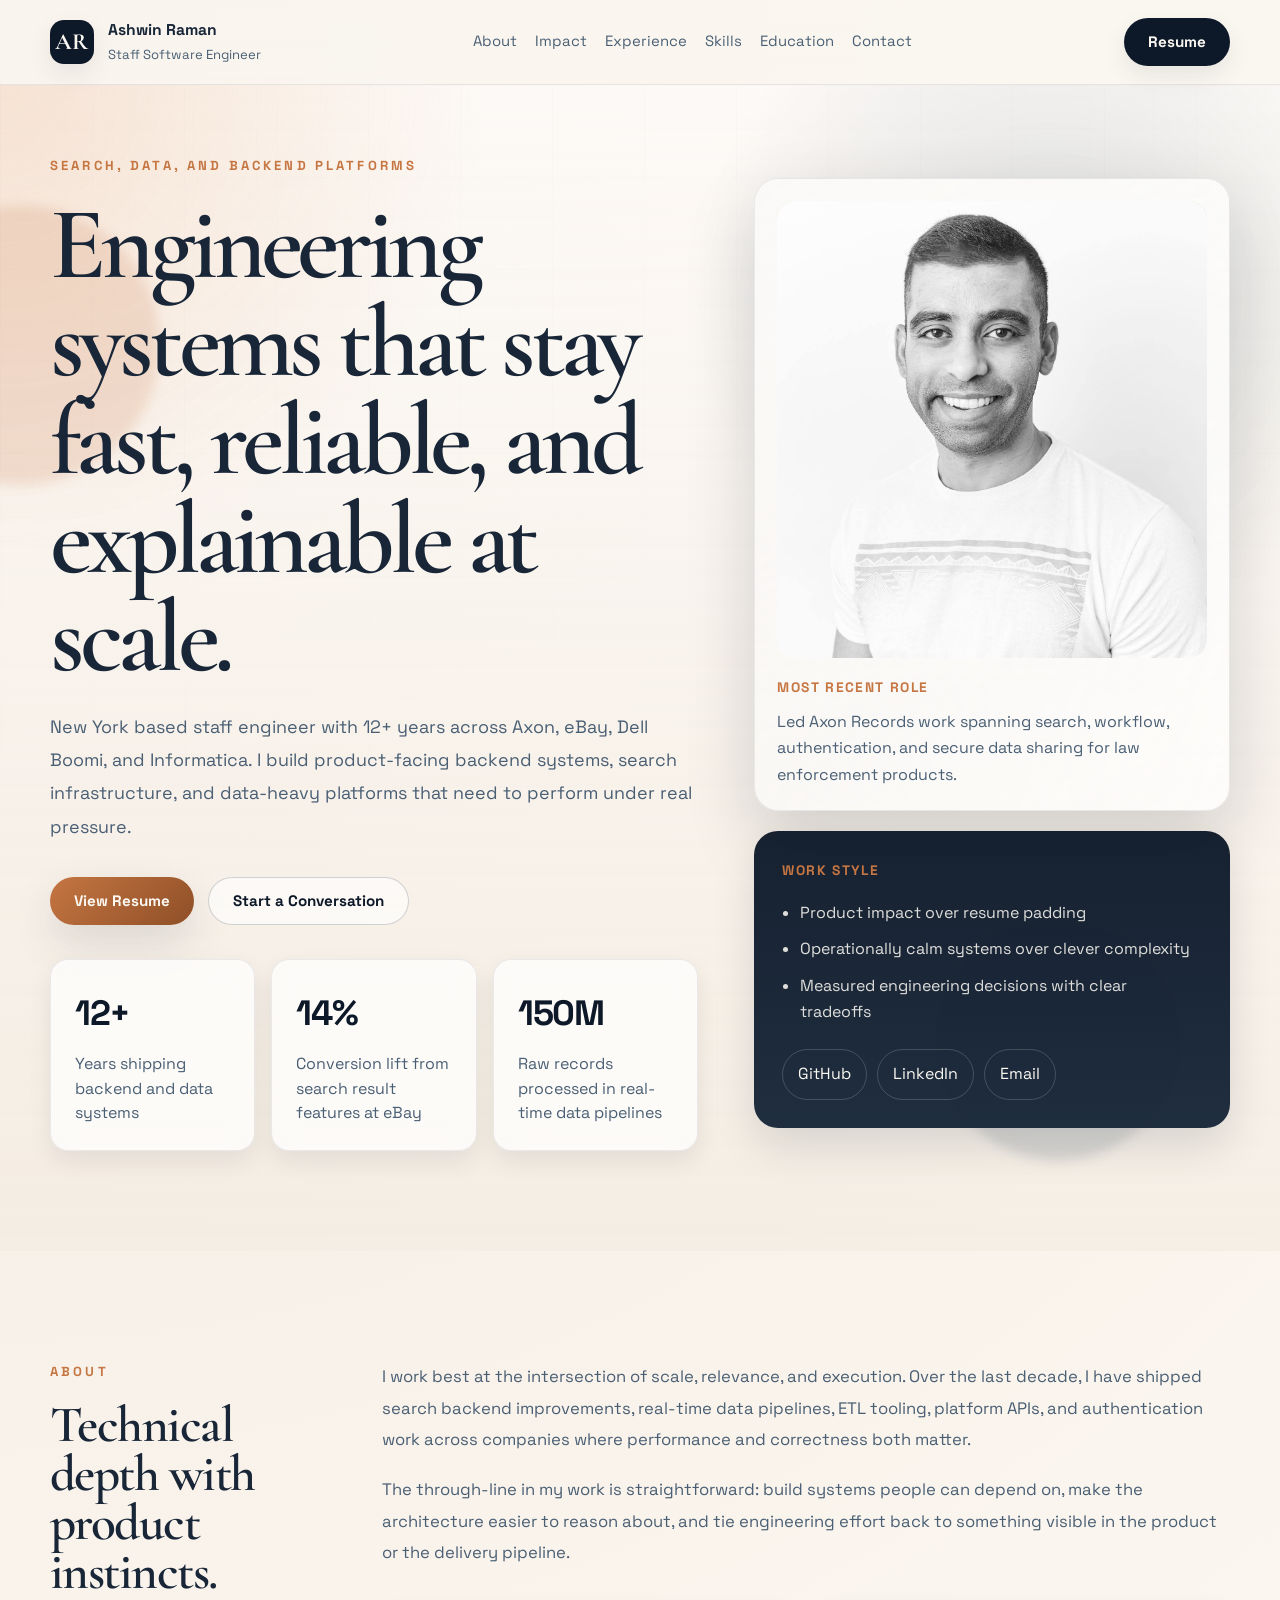
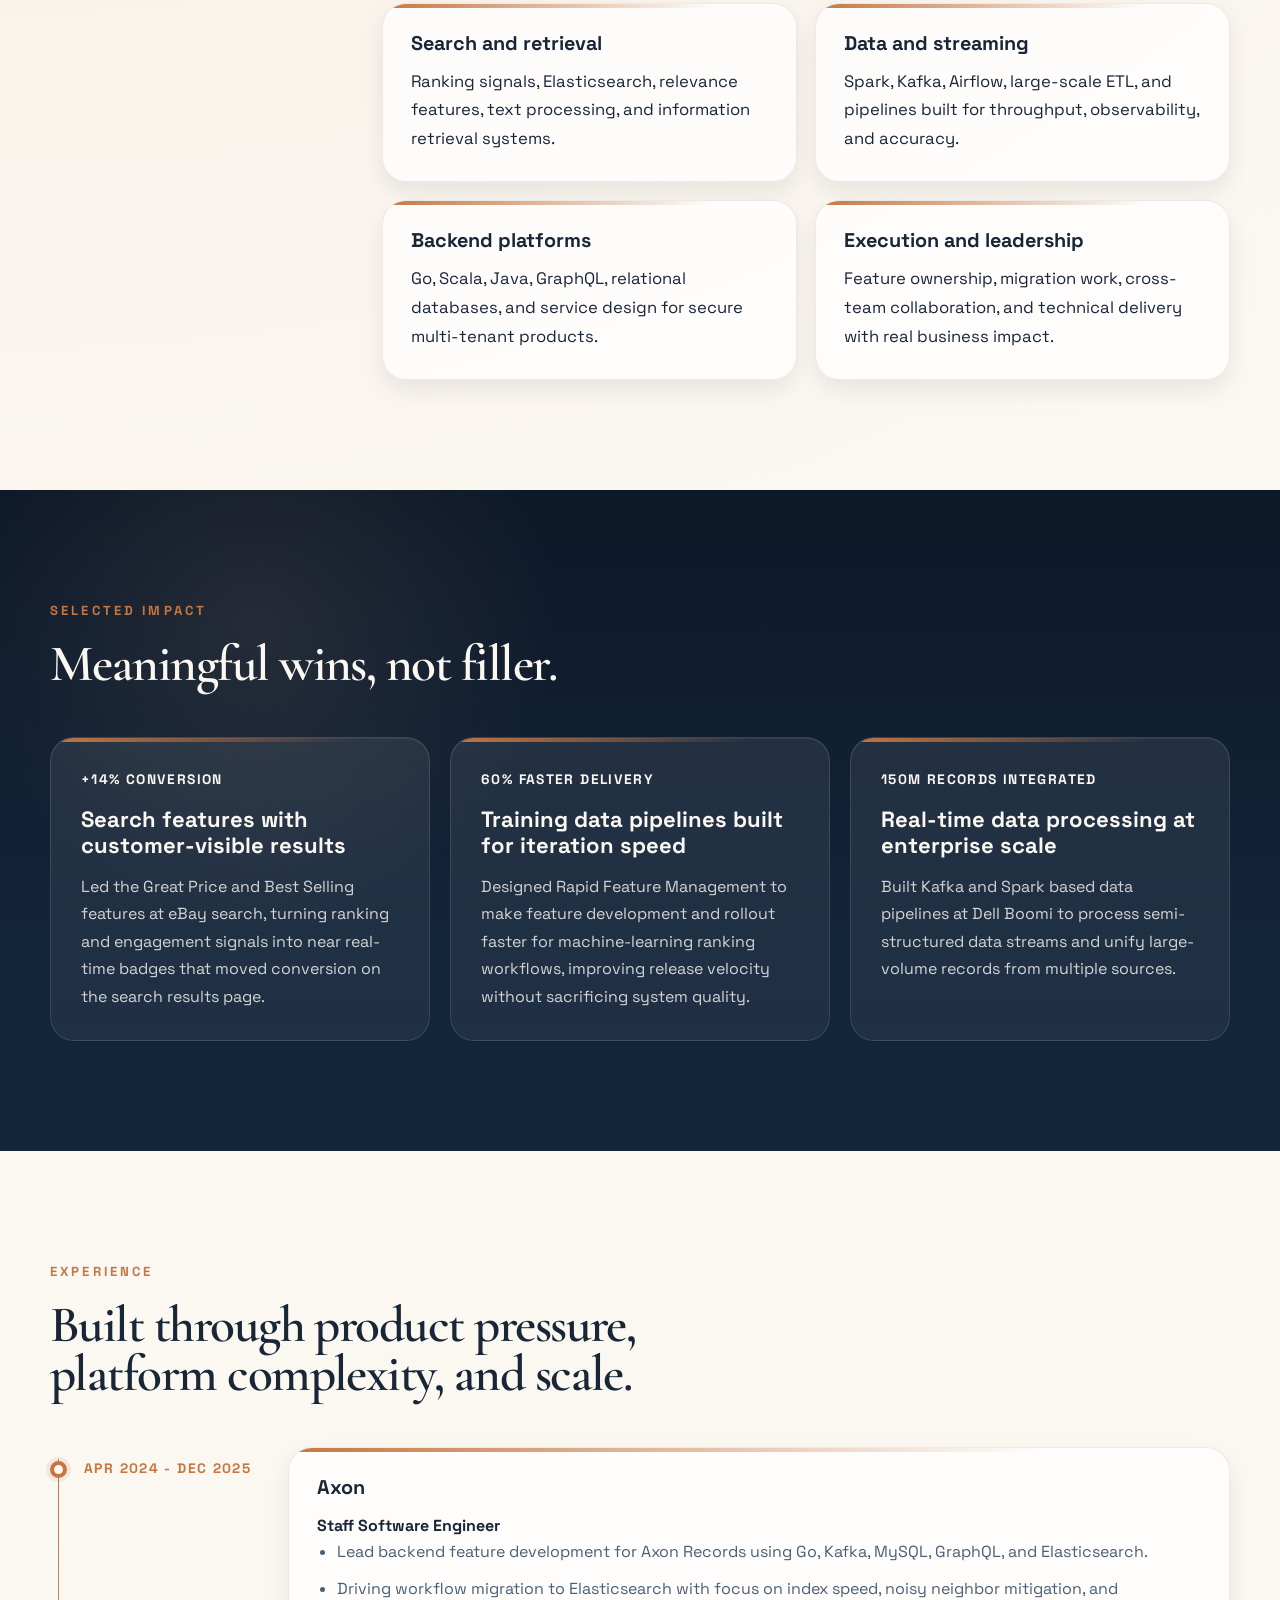
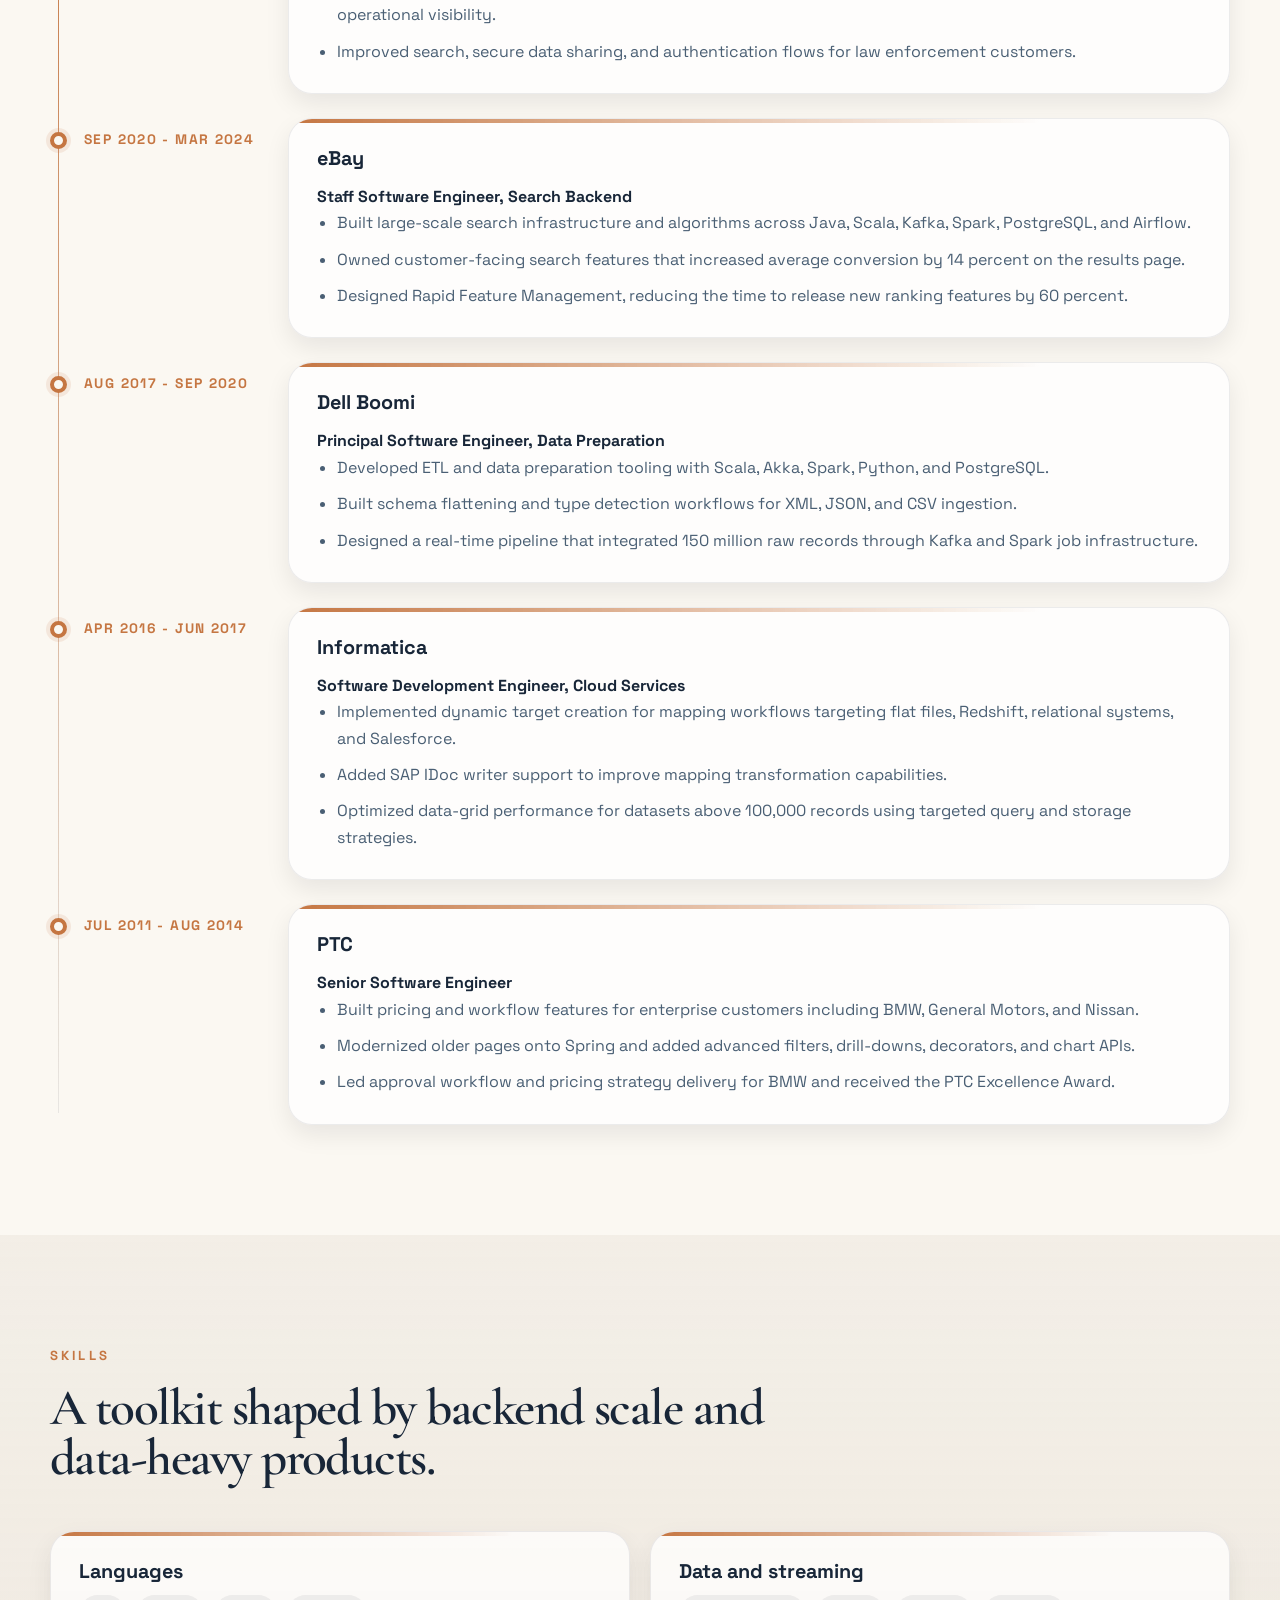
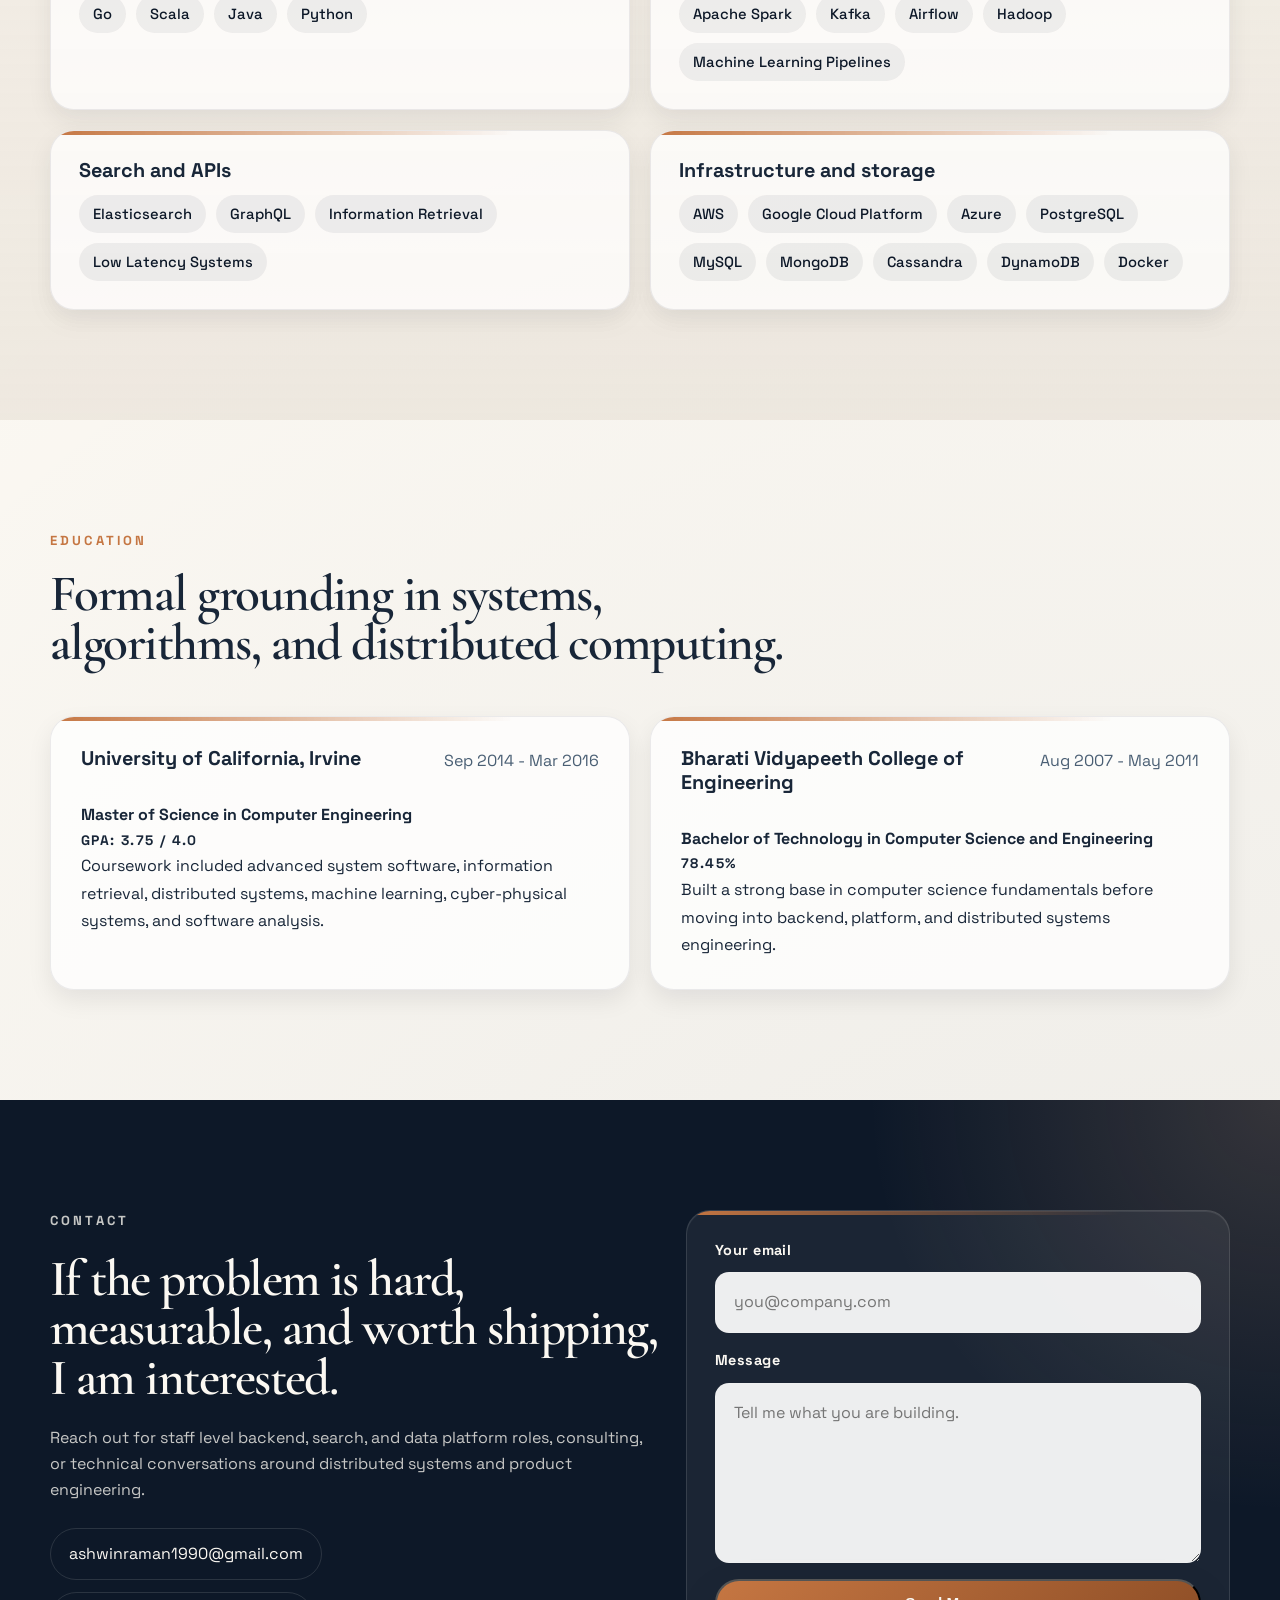
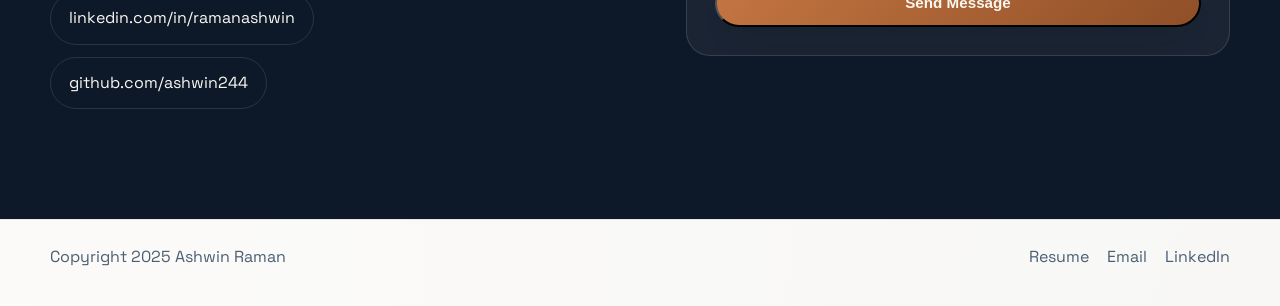
==== commit a122a038: "Redesign portfolio and update resume" ====
--- a/index.html
+++ b/index.html
@@ -4,319 +4,387 @@
       <meta charset="utf-8">
       <meta http-equiv="X-UA-Compatible" content="IE=edge">
       <meta name="viewport" content="width=device-width, initial-scale=1">
-      <title>Ashwin Raman - Software Engineer & Data Platform Specialist</title>
-      <meta name="description" content="Ashwin Raman's portfolio - 9+ years of experience in software engineering, big data, and cloud platforms. Specializing in Scala, Java, Apache Spark, and distributed systems.">
+      <title>Ashwin Raman | Staff Software Engineer</title>
+      <meta
+         name="description"
+         content="Ashwin Raman is a staff software engineer focused on search, data platforms, distributed systems, and backend architecture."
+      >
       <meta name="author" content="Ashwin Raman">
-
-      <!-- Open Graph / Social Media Meta Tags -->
       <meta property="og:type" content="website">
-      <meta property="og:title" content="Ashwin Raman - Software Engineer">
-      <meta property="og:description" content="Software Engineer with 9+ years of experience in big data and cloud platforms">
+      <meta property="og:title" content="Ashwin Raman | Staff Software Engineer">
+      <meta
+         property="og:description"
+         content="Professional portfolio for Ashwin Raman, focused on search systems, backend architecture, and data-intensive platforms."
+      >
       <meta property="og:image" content="images/self.jpg">
-
-      <link rel="icon" type="image/svg+xml" href="data:image/svg+xml,<svg xmlns='http://www.w3.org/2000/svg' viewBox='0 0 100 100'><rect width='100' height='100' fill='%232563eb'/><text x='50' y='50' font-family='Arial,sans-serif' font-size='45' font-weight='bold' fill='white' text-anchor='middle' dominant-baseline='central'>AR</text></svg>">
+      <link rel="icon" type="image/svg+xml" href="data:image/svg+xml,%3Csvg xmlns='http://www.w3.org/2000/svg' viewBox='0 0 100 100'%3E%3Crect width='100' height='100' rx='24' fill='%230d1a28'/%3E%3Ctext x='50' y='58' font-family='Georgia,serif' font-size='42' font-weight='700' fill='%23f4ede3' text-anchor='middle'%3EAR%3C/text%3E%3C/svg%3E">
       <link rel="preconnect" href="https://fonts.googleapis.com">
       <link rel="preconnect" href="https://fonts.gstatic.com" crossorigin>
-      <link href="https://fonts.googleapis.com/css2?family=Inter:wght@300;400;500;600;700;800&display=swap" rel="stylesheet">
-      <link href="https://code.ionicframework.com/ionicons/2.0.1/css/ionicons.min.css" rel="stylesheet" type="text/css">
-      <link rel="stylesheet" href="css/font-awesome.css">
+      <link href="https://fonts.googleapis.com/css2?family=Cormorant+Garamond:wght@500;600;700&amp;family=Space+Grotesk:wght@400;500;700&amp;display=swap" rel="stylesheet">
       <link href="css/styles.css" rel="stylesheet">
    </head>
    <body>
-      <header>
-         <ul id="menu" class="shadow">
-            <li>
+      <header class="site-header" id="top">
+         <div class="site-shell header-shell">
+            <a class="brand" href="#top" aria-label="Ashwin Raman home">
+               <span class="brand-mark">AR</span>
+               <span class="brand-copy">
+                  <span class="brand-name">Ashwin Raman</span>
+                  <span class="brand-role">Staff Software Engineer</span>
+               </span>
+            </a>
+            <nav class="site-nav" aria-label="Primary">
                <a href="#about">About</a>
-            </li>
-            <li>
+               <a href="#impact">Impact</a>
                <a href="#experience">Experience</a>
-            </li>
-            <li>
+               <a href="#skills">Skills</a>
                <a href="#education">Education</a>
-            </li>
-            <li>
-               <a href="#projects">Projects</a>
-            </li>
-            <li>
-               <a href="#skills">Skills</a>
-            </li>
-            <li>
                <a href="#contact">Contact</a>
-            </li>
-         </ul>
+            </nav>
+            <a class="header-resume" href="resume.html">Resume</a>
+         </div>
       </header>
-      <div id="lead">
-         <div id="lead-content">
-            <div class="profile-image-container">
-               <img class="img-circle" src="images/self.jpg" alt="Ashwin Raman Profile Picture">
-            </div>
-            <h1>ASHWIN RAMAN</h1>
-            <p class="lead-tagline">Staff Software Engineer @ Axon | 12+ Years Building Scalable Systems</p>
-            <div class="lead-actions">
-               <a href="images/Resume.pdf" target="_blank" class="btn-rounded-white" rel="noopener">Download Resume</a>
-            </div>
-            <div class="social-links">
-               <a href="https://github.com/ashwin244" target="_blank" rel="noopener" aria-label="GitHub Profile"><i class="ion-social-github"></i></a>
-               <a href="https://www.linkedin.com/in/ramanashwin" target="_blank" rel="noopener" aria-label="LinkedIn Profile"><i class="ion-social-linkedin"></i></a>
-            </div>
-         </div>
-         <div id="lead-overlay"></div>
-      </div>
-      <div id="about">
-         <div class="container">
-            <div class="row">
-               <div class="column">
-                  <h2 class="heading">About Me</h2>
-               </div>
-               <div class="column-2">
+
+      <main>
+         <section class="hero" id="lead">
+            <div class="hero-orb hero-orb-a" aria-hidden="true"></div>
+            <div class="hero-orb hero-orb-b" aria-hidden="true"></div>
+            <div class="hero-grid" aria-hidden="true"></div>
+            <div class="site-shell hero-shell">
+               <div class="hero-copy">
+                  <p class="section-kicker">Search, data, and backend platforms</p>
+                  <h1>Engineering systems that stay fast, reliable, and explainable at scale.</h1>
+                  <p class="hero-summary">
+                     New York based staff engineer with 12+ years across Axon, eBay, Dell Boomi, and
+                     Informatica. I build product-facing backend systems, search infrastructure, and
+                     data-heavy platforms that need to perform under real pressure.
+                  </p>
+                  <div class="hero-actions">
+                     <a class="button button-primary" href="resume.html">View Resume</a>
+                     <a class="button button-secondary" href="#contact">Start a Conversation</a>
+                  </div>
+                  <div class="hero-metrics">
+                     <article class="metric-card">
+                        <p class="metric-value">12+</p>
+                        <p class="metric-label">Years shipping backend and data systems</p>
+                     </article>
+                     <article class="metric-card">
+                        <p class="metric-value">14%</p>
+                        <p class="metric-label">Conversion lift from search result features at eBay</p>
+                     </article>
+                     <article class="metric-card">
+                        <p class="metric-value">150M</p>
+                        <p class="metric-label">Raw records processed in real-time data pipelines</p>
+                     </article>
+                  </div>
+               </div>
+
+               <aside class="hero-panel" aria-label="Profile">
+                  <div class="portrait-panel">
+                     <div class="portrait-frame">
+                        <img src="images/self.jpg" alt="Portrait of Ashwin Raman">
+                     </div>
+                     <div class="portrait-caption">
+                        <p class="caption-label">Most recent role</p>
+                        <p>
+                           Led Axon Records work spanning search, workflow, authentication, and secure
+                           data sharing for law enforcement products.
+                        </p>
+                     </div>
+                  </div>
+                  <div class="profile-card">
+                     <p class="profile-label">Work style</p>
+                     <ul class="profile-list">
+                        <li>Product impact over resume padding</li>
+                        <li>Operationally calm systems over clever complexity</li>
+                        <li>Measured engineering decisions with clear tradeoffs</li>
+                     </ul>
+                     <div class="profile-links">
+                        <a href="https://github.com/ashwin244" target="_blank" rel="noopener">GitHub</a>
+                        <a href="https://www.linkedin.com/in/ramanashwin" target="_blank" rel="noopener">LinkedIn</a>
+                        <a href="mailto:ashwinraman1990@gmail.com">Email</a>
+                     </div>
+                  </div>
+               </aside>
+            </div>
+         </section>
+
+         <section class="section section-paper" id="about">
+            <div class="site-shell section-split">
+               <div class="section-intro">
+                  <p class="section-kicker">About</p>
+                  <h2>Technical depth with product instincts.</h2>
+               </div>
+               <div class="section-body">
                   <p>
-With over 12 years of software engineering experience, I specialize in developing backend solutions for large-scale systems. Currently at Axon, I focus on enhancing search capabilities, data-sharing features, and authentication for Axon Records, contributing to solutions that support law enforcement agencies.
+                     I work best at the intersection of scale, relevance, and execution. Over the last
+                     decade, I have shipped search backend improvements, real-time data pipelines, ETL
+                     tooling, platform APIs, and authentication work across companies where performance
+                     and correctness both matter.
                   </p>
                   <p>
-Previous roles include work at eBay and Dell Boomi, where I developed efficient algorithms, data preparation platforms, and scalable APIs. Leveraging expertise in big data, low latency, and high throughput systems, I aim to deliver impactful and reliable engineering outcomes.
+                     The through-line in my work is straightforward: build systems people can depend on,
+                     make the architecture easier to reason about, and tie engineering effort back to
+                     something visible in the product or the delivery pipeline.
                   </p>
-                  <div class="about-tech-stack">
-                     <div class="tech-category">
-                        <h4>Languages</h4>
-                        <p>Go, Scala, Java, Python</p>
-                     </div>
-                     <div class="tech-category">
-                        <h4>Big Data & Streaming</h4>
-                        <p>Apache Spark, Kafka, Hadoop, Airflow</p>
-                     </div>
-                     <div class="tech-category">
-                        <h4>Cloud & Infrastructure</h4>
-                        <p>AWS, Google Cloud Platform, Azure</p>
-                     </div>
-                     <div class="tech-category">
-                        <h4>Databases</h4>
-                        <p>Elasticsearch, PostgreSQL, MySQL, MongoDB, Cassandra, DynamoDB</p>
-                     </div>
-                     <div class="tech-category">
-                        <h4>APIs & Frameworks</h4>
-                        <p>GraphQL, Akka, Spring, Django</p>
-                     </div>
-                     <div class="tech-category">
-                        <h4>Specialties</h4>
-                        <p>Low Latency Systems, Information Retrieval, Distributed Systems</p>
-                     </div>
-                  </div>
-               </div>
-            </div>
-         </div>
-      </div>
-      <div id="experience" class="background-alt hello">
-      <h2 class="heading">Experience</h2>
-      <div id="experience-timeline">
-          <div class="vtimeline-point">
-            <div class="vtimeline-icon"><i class="ion-briefcase"></i></div>
-            <div class="vtimeline-block">
-               <span class="vtimeline-date">April 2024 – Present</span>
-               <div class="vtimeline-content">
-                  <h3>Axon</h3>
-                  <h4>Staff Software Engineer</h4>
+                  <div class="expertise-grid">
+                     <article class="expertise-card">
+                        <h3>Search and retrieval</h3>
+                        <p>Ranking signals, Elasticsearch, relevance features, text processing, and information retrieval systems.</p>
+                     </article>
+                     <article class="expertise-card">
+                        <h3>Data and streaming</h3>
+                        <p>Spark, Kafka, Airflow, large-scale ETL, and pipelines built for throughput, observability, and accuracy.</p>
+                     </article>
+                     <article class="expertise-card">
+                        <h3>Backend platforms</h3>
+                        <p>Go, Scala, Java, GraphQL, relational databases, and service design for secure multi-tenant products.</p>
+                     </article>
+                     <article class="expertise-card">
+                        <h3>Execution and leadership</h3>
+                        <p>Feature ownership, migration work, cross-team collaboration, and technical delivery with real business impact.</p>
+                     </article>
+                  </div>
+               </div>
+            </div>
+         </section>
+
+         <section class="section section-ink" id="impact">
+            <div class="site-shell">
+               <div class="section-heading">
+                  <p class="section-kicker">Selected impact</p>
+                  <h2>Meaningful wins, not filler.</h2>
+               </div>
+               <div class="impact-grid">
+                  <article class="impact-card">
+                     <p class="impact-metric">+14% conversion</p>
+                     <h3>Search features with customer-visible results</h3>
+                     <p>
+                        Led the Great Price and Best Selling features at eBay search, turning ranking
+                        and engagement signals into near real-time badges that moved conversion on the
+                        search results page.
+                     </p>
+                  </article>
+                  <article class="impact-card">
+                     <p class="impact-metric">60% faster delivery</p>
+                     <h3>Training data pipelines built for iteration speed</h3>
+                     <p>
+                        Designed Rapid Feature Management to make feature development and rollout faster
+                        for machine-learning ranking workflows, improving release velocity without
+                        sacrificing system quality.
+                     </p>
+                  </article>
+                  <article class="impact-card">
+                     <p class="impact-metric">150M records integrated</p>
+                     <h3>Real-time data processing at enterprise scale</h3>
+                     <p>
+                        Built Kafka and Spark based data pipelines at Dell Boomi to process
+                        semi-structured data streams and unify large-volume records from multiple sources.
+                     </p>
+                  </article>
+               </div>
+            </div>
+         </section>
+
+         <section class="section section-paper" id="experience">
+            <div class="site-shell">
+               <div class="section-heading">
+                  <p class="section-kicker">Experience</p>
+                  <h2>Built through product pressure, platform complexity, and scale.</h2>
+               </div>
+               <div class="timeline">
+                  <article class="timeline-item">
+                     <div class="timeline-date">Apr 2024 - Dec 2025</div>
+                     <div class="timeline-card">
+                        <h3>Axon</h3>
+                        <p class="timeline-role">Staff Software Engineer</p>
+                        <ul>
+                           <li>Lead backend feature development for Axon Records using Go, Kafka, MySQL, GraphQL, and Elasticsearch.</li>
+                           <li>Driving workflow migration to Elasticsearch with focus on index speed, noisy neighbor mitigation, and operational visibility.</li>
+                           <li>Improved search, secure data sharing, and authentication flows for law enforcement customers.</li>
+                        </ul>
+                     </div>
+                  </article>
+                  <article class="timeline-item">
+                     <div class="timeline-date">Sep 2020 - Mar 2024</div>
+                     <div class="timeline-card">
+                        <h3>eBay</h3>
+                        <p class="timeline-role">Staff Software Engineer, Search Backend</p>
+                        <ul>
+                           <li>Built large-scale search infrastructure and algorithms across Java, Scala, Kafka, Spark, PostgreSQL, and Airflow.</li>
+                           <li>Owned customer-facing search features that increased average conversion by 14 percent on the results page.</li>
+                           <li>Designed Rapid Feature Management, reducing the time to release new ranking features by 60 percent.</li>
+                        </ul>
+                     </div>
+                  </article>
+                  <article class="timeline-item">
+                     <div class="timeline-date">Aug 2017 - Sep 2020</div>
+                     <div class="timeline-card">
+                        <h3>Dell Boomi</h3>
+                        <p class="timeline-role">Principal Software Engineer, Data Preparation</p>
+                        <ul>
+                           <li>Developed ETL and data preparation tooling with Scala, Akka, Spark, Python, and PostgreSQL.</li>
+                           <li>Built schema flattening and type detection workflows for XML, JSON, and CSV ingestion.</li>
+                           <li>Designed a real-time pipeline that integrated 150 million raw records through Kafka and Spark job infrastructure.</li>
+                        </ul>
+                     </div>
+                  </article>
+                  <article class="timeline-item">
+                     <div class="timeline-date">Apr 2016 - Jun 2017</div>
+                     <div class="timeline-card">
+                        <h3>Informatica</h3>
+                        <p class="timeline-role">Software Development Engineer, Cloud Services</p>
+                        <ul>
+                           <li>Implemented dynamic target creation for mapping workflows targeting flat files, Redshift, relational systems, and Salesforce.</li>
+                           <li>Added SAP IDoc writer support to improve mapping transformation capabilities.</li>
+                           <li>Optimized data-grid performance for datasets above 100,000 records using targeted query and storage strategies.</li>
+                        </ul>
+                     </div>
+                  </article>
+                  <article class="timeline-item">
+                     <div class="timeline-date">Jul 2011 - Aug 2014</div>
+                     <div class="timeline-card">
+                        <h3>PTC</h3>
+                        <p class="timeline-role">Senior Software Engineer</p>
+                        <ul>
+                           <li>Built pricing and workflow features for enterprise customers including BMW, General Motors, and Nissan.</li>
+                           <li>Modernized older pages onto Spring and added advanced filters, drill-downs, decorators, and chart APIs.</li>
+                           <li>Led approval workflow and pricing strategy delivery for BMW and received the PTC Excellence Award.</li>
+                        </ul>
+                     </div>
+                  </article>
+               </div>
+            </div>
+         </section>
+
+         <section class="section section-wash" id="skills">
+            <div class="site-shell">
+               <div class="section-heading">
+                  <p class="section-kicker">Skills</p>
+                  <h2>A toolkit shaped by backend scale and data-heavy products.</h2>
+               </div>
+               <div class="skill-groups">
+                  <article class="skill-group">
+                     <h3>Languages</h3>
+                     <div class="skill-tags">
+                        <span>Go</span>
+                        <span>Scala</span>
+                        <span>Java</span>
+                        <span>Python</span>
+                     </div>
+                  </article>
+                  <article class="skill-group">
+                     <h3>Data and streaming</h3>
+                     <div class="skill-tags">
+                        <span>Apache Spark</span>
+                        <span>Kafka</span>
+                        <span>Airflow</span>
+                        <span>Hadoop</span>
+                        <span>Machine Learning Pipelines</span>
+                     </div>
+                  </article>
+                  <article class="skill-group">
+                     <h3>Search and APIs</h3>
+                     <div class="skill-tags">
+                        <span>Elasticsearch</span>
+                        <span>GraphQL</span>
+                        <span>Information Retrieval</span>
+                        <span>Low Latency Systems</span>
+                     </div>
+                  </article>
+                  <article class="skill-group">
+                     <h3>Infrastructure and storage</h3>
+                     <div class="skill-tags">
+                        <span>AWS</span>
+                        <span>Google Cloud Platform</span>
+                        <span>Azure</span>
+                        <span>PostgreSQL</span>
+                        <span>MySQL</span>
+                        <span>MongoDB</span>
+                        <span>Cassandra</span>
+                        <span>DynamoDB</span>
+                        <span>Docker</span>
+                     </div>
+                  </article>
+               </div>
+            </div>
+         </section>
+
+         <section class="section section-paper" id="education">
+            <div class="site-shell">
+               <div class="section-heading">
+                  <p class="section-kicker">Education</p>
+                  <h2>Formal grounding in systems, algorithms, and distributed computing.</h2>
+               </div>
+               <div class="education-grid">
+                  <article class="education-card">
+                     <div class="education-head">
+                        <h3>University of California, Irvine</h3>
+                        <p>Sep 2014 - Mar 2016</p>
+                     </div>
+                     <p class="education-degree">Master of Science in Computer Engineering</p>
+                     <p class="education-note">GPA: 3.75 / 4.0</p>
+                     <p>
+                        Coursework included advanced system software, information retrieval,
+                        distributed systems, machine learning, cyber-physical systems, and software analysis.
+                     </p>
+                  </article>
+                  <article class="education-card">
+                     <div class="education-head">
+                        <h3>Bharati Vidyapeeth College of Engineering</h3>
+                        <p>Aug 2007 - May 2011</p>
+                     </div>
+                     <p class="education-degree">Bachelor of Technology in Computer Science and Engineering</p>
+                     <p class="education-note">78.45%</p>
+                     <p>
+                        Built a strong base in computer science fundamentals before moving into backend,
+                        platform, and distributed systems engineering.
+                     </p>
+                  </article>
+               </div>
+            </div>
+         </section>
+
+         <section class="section section-contact" id="contact">
+            <div class="site-shell contact-shell">
+               <div class="contact-copy">
+                  <p class="section-kicker">Contact</p>
+                  <h2>If the problem is hard, measurable, and worth shipping, I am interested.</h2>
                   <p>
-                     • Leading the design, development, and implementation of features for the Axon Records Management System (RMS), utilizing technologies such as Go, Kafka, MySQL, GraphQL, and Elasticsearch.<br><br>
-                     • Migrating the task workflow to Elasticsearch, focusing on noisy neighbor mitigation, index speed improvements, and index status tracking.<br><br>
-                     • Developed backend solutions enhancing search capabilities and data-sharing features for law enforcement agencies.<br><br>
-                     • Improved authentication processes across multiple law enforcement agencies to ensure secure access.
+                     Reach out for staff level backend, search, and data platform roles, consulting,
+                     or technical conversations around distributed systems and product engineering.
                   </p>
-               </div>
-            </div>
-         </div>
-          <div class="vtimeline-point">
-            <div class="vtimeline-icon"><i class="ion-briefcase"></i></div>
-            <div class="vtimeline-block">
-               <span class="vtimeline-date">September 2020 – March 2024</span>
-               <div class="vtimeline-content">
-                  <h3>eBay Inc.</h3>
-                  <h4>Staff Software Engineer, Search Backend</h4>
-                  <p>
-                     • Developed efficient algorithms compatible with existing Search Infrastructure that process several terabytes of data utilizing proven algorithmic ideas in classification, text mining, and information retrieval using technologies like Java, Scala, Kafka, Spark, PostgreSQL, and Airflow.<br><br>
-                     • <strong>Led the Great Price and Best Selling features</strong> which had direct visibility on the site and <strong>increased the average conversion rate by 14%</strong> on the Search Result page. These badges are updated on eBay items in near real-time using factors such as sales history, search impressions, and engagement.<br><br>
-                     • Designed and implemented <strong>Rapid Feature Management</strong> to enrich the training data for machine-learning models. This <strong>improved the time to develop and release new features by 60%</strong>.<br><br>
-                     • Migrated Spark and Hadoop jobs from an in-house automation platform to Apache Airflow, optimizing existing jobs and developing data pipelines.
-                  </p>
-               </div>
-            </div>
-         </div>
-         <div class="vtimeline-point">
-            <div class="vtimeline-icon"><i class="ion-briefcase"></i></div>
-            <div class="vtimeline-block">
-               <span class="vtimeline-date">August 2017 – September 2020</span>
-               <div class="vtimeline-content">
-                  <h3>Dell Boomi</h3>
-                  <h4>Principal Software Engineer, Data Preparation</h4>
-                  <p>
-                     • Worked on the data preparation platform and developed ETL solutions for enterprise customers using technologies like Scala, Akka, Spark, Python, and PostgreSQL.<br><br>
-                     • Developed a parser to parse structured and semi-structured data like XML, JSON, and CSV files and represent them in a flattened, tabular structure that can be easily saved in columnar format.<br><br>
-                     • Designed and implemented a <strong>real-time data pipeline to process semi-structured data</strong> by integrating <strong>150 million raw records</strong> from different sources using Apache Kafka to stream data and utilized the Spark job server.<br><br>
-                     • Created dynamic parser to auto-detect datatypes for input datasets and masked sensitive information.
-                  </p>
-               </div>
-            </div>
-         </div>
-         <div class="vtimeline-point">
-            <div class="vtimeline-icon"><i class="ion-briefcase"></i></div>
-            <div class="vtimeline-block">
-               <span class="vtimeline-date">April 2016 – June 2017</span>
-               <div class="vtimeline-content">
-                  <h3>Informatica Corporation</h3>
-                  <h4>Software Development Engineer, Cloud Services</h4>
-                  <p>
-                     • Implemented dynamic target creator for Informatica mapping designer that transforms source data and stores them in flat file, Amazon Redshift, relational, and Salesforce databases without requiring the target syntax.<br><br>
-                     • Implemented SAP IDoc writer as target type for Informatica mapping transformation, enhancing mapping transformation capabilities.<br><br>
-                     • Optimized performance for data grids with over <strong>100,000 records</strong> using temporary tables, materialized views, and processed records in subsets when applying filters and user permissions.
-                  </p>
-               </div>
-            </div>
-         </div>
-         <div class="vtimeline-point-2">
-            <div class="vtimeline-icon"><i class="ion-briefcase"></i></div>
-            <div class="vtimeline-block">
-               <span class="vtimeline-date">July 2011 – August 2014</span>
-               <div class="vtimeline-content">
-                  <h3>Parametric Technology Corporation (PTC)</h3>
-                  <h4>Senior Software Engineer</h4>
-                  <p>
-                     • Developed scalable software solutions for clients like <strong>BMW, General Motors, and Nissan</strong> in the PTC Service Lifecycle Management Parts Pricing team.<br><br>
-                     • Redesigned old architecture pages to Spring framework and developed features like drill-down, advanced filters, tags, and decorators for data grids and chart APIs resulting in improved efficiency and reusability.<br><br>
-                     • Led the development task for Approval Workflow and Pricing strategies for BMW by contributing to the design, development, and testing phases. <strong>Awarded PTC Excellence Award</strong> for outstanding contributions.<br><br>
-                     • Created service to track the progress of all processes running in the application and used polling to track state changes. An activity log page displayed these state changes.<br><br>
-                     • Improved user access control by implementing folder and role-based access rights.
-                  </p>
-               </div>
-            </div>
-         </div>
-      </div>
-      <div id="education" class="background-alt-2">
-         <h2 class="heading">Education</h2>
-         <div class="education-block">
-            <div class="education-header">
-               <h3>University of California Irvine</h3>
-               <span class="education-date">September 2014 - March 2016</span>
-            </div>
-            <div class="education-degree">
-               <h4>Master of Science in Computer Engineering</h4>
-               <span class="education-gpa">GPA: 3.75/4.0</span>
-            </div>
-            <div class="education-coursework">
-               <h4>Coursework:</h4>
-               <p>
-                  Advanced System Software, Cyber-Physical Systems (Internet of Things), Design and Analysis of Algorithms, Information Retrieval, Machine Learning, Middleware Network and distributed systems, Software Analysis and Testing, Software Engineering
-               </p>
-            </div>
-         </div>
-         <div class="education-block">
-            <div class="education-header">
-               <h3>Bharati Vidyapeeth College of Engineering</h3>
-               <span class="education-date">August 2007 - May 2011</span>
-            </div>
-            <div class="education-degree">
-               <h4>Bachelor of Technology in Computer Science and Engineering</h4>
-               <span class="education-gpa">78.45%</span>
-            </div>
-         </div>
-      </div>
-      <div id="projects" class="background-alt">
-         <h2 class="heading">Projects</h2>
-         <div class="container">
-            <div class="project">
-               <div class="project-info">
-                  <h3>Web-crawler and search engine for ics.uci.edu domain</h3>
-                  <p>
-                     Designed and developed an HTML and textual content retrieval system using web crawler crawler4j. Inverted index over >100,000 URLs using MapReduce and stored these indexes in MongoDB. It required two phases of map-reduce and one indexing phase. The search results were ranked based on: tf-idf value, the text used in titles and subtitles have higher weight, pages with higher incoming links are ranked higher. Developed a search interface using spring framework, which would show relevant URLs.
-                  </p>
-               </div>
-            </div>
-            <div class="project">
-               <div class="project-info">
-                  <h3>Crowd debugging analysis</h3>
-                  <p>
-                     Surveyed various tools and techniques used in both web and mobile applications that are built upon existing research works but uses crowd debugging approach to expedite the development process. Research in the area of crowd debugging has not yet developed into a mainstream topic to be studied, but it is slowly getting recognised in software engineering research. This survey will be a useful guide for those looking into state-of-the-art in crowd debugging.
-                  </p>
-               </div>
-            </div>
-            <div class="project">
-               <div class="project-info">
-                  <h3>Intra-vehicular security framework for autonomous vehicles</h3>
-                  <p>
-                     This architecture is part of a larger effort to develop a complete intra-vehicle information system security solution. In particular, it demonstrates how we could handle manual and autopilot controls differently for acceleration, brake and steering systems to filter out tampered signals.
-                  </p>
-               </div>
-            </div>
-            <div class="project">
-               <div class="project-info">
-                  <h3>Samudaya - Android Application</h3>
-                  <p>
-                     An android application with topic based publish-subscribe notifications. Topics mostly based on mutual interests, such as carpooling, food, sports, restaurants, community-related events etc. Developed a GCM registration activity for registering the devices that install the application. Every message sent is associated with a tag name. Only users subscribed to the same tag name would receive the message/notification.
-                  </p>
-               </div>
-            </div>
-            <div class="project">
-               <div class="project-info">
-                  <h3>K-means clustering algorithm based on iterative MapReduce</h3>
-                  <p>
-                     Implemented k-means clustering algorithm that uses iterative map-reduce process. Data was read from HBase and then partitioned into k clusters.
-                  </p>
-               </div>
-            </div>
-         </div>
-      </div>
-      <div id="skills" class="background-alt-2">
-         <h2 class="heading">Skills</h2>
-         <ul>
-            <li>Go</li>
-            <li>Scala</li>
-            <li>Java</li>
-            <li>Python</li>
-            <li>Apache Spark</li>
-            <li>Apache Kafka</li>
-            <li>Elasticsearch</li>
-            <li>GraphQL</li>
-            <li>PostgreSQL</li>
-            <li>MySQL</li>
-            <li>MongoDB</li>
-            <li>Cassandra</li>
-            <li>DynamoDB</li>
-            <li>Apache Airflow</li>
-            <li>Hadoop</li>
-            <li>Akka</li>
-            <li>Docker</li>
-            <li>Machine Learning</li>
-            <li>AWS</li>
-            <li>Azure</li>
-            <li>Google Cloud Platform</li>
-            <li>Low Latency Systems</li>
-            <li>Information Retrieval</li>
-            <li>Distributed Systems</li>
-         </ul>
-      </div>
-      <div id="contact">
-         <h2>Get in Touch</h2>
-         <div id="contact-form">
-            <form method="POST" action="https://formspree.io/ashwinraman1990@gmail.com">
-               <input type="hidden" name="_subject" value="Contact request from personal website" />
-               <input type="email" name="_replyto" placeholder="Your email" required>
-               <textarea name="message" placeholder="Your message" required></textarea>
-               <button type="submit">Send</button>
-            </form>
-         </div>
-         <!-- End #contact-form -->
-      </div>
-      <footer>
-         <div class="container">
-            <div class="row">
-               <div class="copyright">
-                  <p>
-                     Copyright &copy; 2025 Ashwin Raman
-                  </p>
-               </div>
-               <div class="social-links-footer">
-                  <a href="https://github.com/ashwin244" target="_blank" rel="noopener" aria-label="GitHub"><i class="ion-social-github"></i></a>
-                  <a href="https://www.linkedin.com/in/ramanashwin" target="_blank" rel="noopener" aria-label="LinkedIn"><i class="ion-social-linkedin"></i></a>
-                  <a href="mailto:ashwinraman1990@gmail.com" aria-label="Email"><i class="ion-email"></i></a>
-               </div>
+                  <div class="contact-links">
+                     <a href="mailto:ashwinraman1990@gmail.com">ashwinraman1990@gmail.com</a>
+                     <a href="https://www.linkedin.com/in/ramanashwin" target="_blank" rel="noopener">linkedin.com/in/ramanashwin</a>
+                     <a href="https://github.com/ashwin244" target="_blank" rel="noopener">github.com/ashwin244</a>
+                  </div>
+               </div>
+               <div class="contact-panel">
+                  <form method="POST" action="https://formspree.io/ashwinraman1990@gmail.com" class="contact-form">
+                     <label>
+                        <span>Your email</span>
+                        <input type="email" name="_replyto" placeholder="you@company.com" required>
+                     </label>
+                     <label>
+                        <span>Message</span>
+                        <textarea name="message" placeholder="Tell me what you are building." required></textarea>
+                     </label>
+                     <input type="hidden" name="_subject" value="Contact request from ashwinraman.com">
+                     <button type="submit" class="button button-primary">Send Message</button>
+                  </form>
+               </div>
+            </div>
+         </section>
+      </main>
+
+      <footer class="site-footer">
+         <div class="site-shell footer-shell">
+            <p>Copyright 2025 Ashwin Raman</p>
+            <div class="footer-links">
+               <a href="resume.html">Resume</a>
+               <a href="mailto:ashwinraman1990@gmail.com">Email</a>
+               <a href="https://www.linkedin.com/in/ramanashwin" target="_blank" rel="noopener">LinkedIn</a>
             </div>
          </div>
       </footer>
--- a/css/styles.css
+++ b/css/styles.css
@@ -1,926 +1,968 @@
-/*! Modern Portfolio Design - Updated 2025 */
-
-/* ================================
-   ROOT VARIABLES & RESET
-   ================================ */
 :root {
-    --primary-color: #2563eb;
-    --primary-dark: #1e40af;
-    --primary-light: #3b82f6;
-    --secondary-color: #06b6d4;
-    --accent-color: #8b5cf6;
-    --text-dark: #1e293b;
-    --text-medium: #475569;
-    --text-light: #64748b;
-    --bg-white: #ffffff;
-    --bg-gray-50: #f8fafc;
-    --bg-gray-100: #f1f5f9;
-    --bg-gray-200: #e2e8f0;
-    --success-color: #10b981;
-    --gradient-1: linear-gradient(135deg, #667eea 0%, #764ba2 100%);
-    --gradient-2: linear-gradient(135deg, #2563eb 0%, #06b6d4 100%);
-    --gradient-3: linear-gradient(135deg, #f093fb 0%, #f5576c 100%);
-    --shadow-sm: 0 1px 2px 0 rgba(0, 0, 0, 0.05);
-    --shadow-md: 0 4px 6px -1px rgba(0, 0, 0, 0.1), 0 2px 4px -1px rgba(0, 0, 0, 0.06);
-    --shadow-lg: 0 10px 15px -3px rgba(0, 0, 0, 0.1), 0 4px 6px -2px rgba(0, 0, 0, 0.05);
-    --shadow-xl: 0 20px 25px -5px rgba(0, 0, 0, 0.1), 0 10px 10px -5px rgba(0, 0, 0, 0.04);
-    --transition-fast: 0.2s ease;
-    --transition-base: 0.3s ease;
-    --transition-slow: 0.5s ease;
-}
-
-* {
-    margin: 0;
-    padding: 0;
+    --ink-950: #0d1828;
+    --ink-900: #162538;
+    --ink-800: #20344a;
+    --ink-700: #39516c;
+    --paper: #fbf8f2;
+    --paper-strong: #f2eadf;
+    --wash: #e5ddd2;
+    --line: rgba(13, 24, 40, 0.12);
+    --white: #ffffff;
+    --text: #182638;
+    --text-soft: #4a5f74;
+    --accent: #c57642;
+    --accent-deep: #8f4f27;
+    --accent-soft: #e8b48b;
+    --shadow-lg: 0 28px 70px rgba(10, 18, 30, 0.16);
+    --shadow-md: 0 18px 44px rgba(10, 18, 30, 0.12);
+    --shadow-sm: 0 10px 24px rgba(10, 18, 30, 0.08);
+    --radius-xl: 32px;
+    --radius-lg: 24px;
+    --radius-md: 18px;
+    --radius-sm: 14px;
+    --shell: min(1180px, calc(100vw - 40px));
+    --transition: 220ms ease;
+    --font-body: "Space Grotesk", "Helvetica Neue", sans-serif;
+    --font-display: "Cormorant Garamond", Georgia, serif;
+}
+
+*,
+*::before,
+*::after {
     box-sizing: border-box;
 }
 
 html {
     scroll-behavior: smooth;
-    font-size: 16px;
 }
 
 body {
-    font-family: 'Inter', -apple-system, BlinkMacSystemFont, 'Segoe UI', Roboto, 'Helvetica Neue', Arial, sans-serif;
-    font-size: 16px;
-    line-height: 1.6;
-    color: var(--text-dark);
-    background: var(--bg-white);
-    overflow-x: hidden;
-}
-
-body.active {
-    overflow: hidden;
-}
-
-/* ================================
-   HEADER & NAVIGATION
-   ================================ */
-header {
+    margin: 0;
+    font-family: var(--font-body);
+    color: var(--text);
+    background:
+        radial-gradient(circle at top left, rgba(197, 118, 66, 0.12), transparent 34%),
+        radial-gradient(circle at bottom right, rgba(32, 52, 74, 0.08), transparent 30%),
+        var(--paper);
+    line-height: 1.65;
+}
+
+body::before {
+    content: "";
     position: fixed;
+    inset: 0;
+    background-image:
+        linear-gradient(rgba(13, 24, 40, 0.04) 1px, transparent 1px),
+        linear-gradient(90deg, rgba(13, 24, 40, 0.04) 1px, transparent 1px);
+    background-size: 64px 64px;
+    mask-image: linear-gradient(180deg, rgba(0, 0, 0, 0.25), transparent 85%);
+    pointer-events: none;
+    z-index: -2;
+}
+
+img {
+    display: block;
+    max-width: 100%;
+}
+
+a {
+    color: inherit;
+    text-decoration: none;
+}
+
+p,
+li {
+    font-size: 1rem;
+}
+
+h1,
+h2,
+h3 {
+    margin: 0;
+    line-height: 0.96;
+}
+
+.site-shell {
+    width: var(--shell);
+    margin: 0 auto;
+}
+
+.site-header {
+    position: sticky;
     top: 0;
-    left: 0;
-    right: 0;
-    text-align: center;
-    z-index: 1000;
-    background: rgba(255, 255, 255, 0.95);
-    backdrop-filter: blur(10px);
-    box-shadow: var(--shadow-sm);
-    animation: slideDown 0.5s ease;
-}
-
-@keyframes slideDown {
-    from {
-        transform: translateY(-100%);
-        opacity: 0;
-    }
-    to {
-        transform: translateY(0);
-        opacity: 1;
-    }
-}
-
-header ul {
-    display: flex;
-    justify-content: center;
-    align-items: center;
-    list-style: none;
-    padding: 0;
-    margin: 0;
-    gap: 0.5rem;
-}
-
-header li {
-    display: inline-block;
-}
-
-header a {
-    display: block;
-    color: var(--text-medium);
-    padding: 1.25rem 1.5rem;
-    text-decoration: none;
-    font-weight: 500;
-    font-size: 0.95rem;
-    transition: all var(--transition-base);
-    position: relative;
-}
-
-header a::after {
-    content: '';
-    position: absolute;
-    bottom: 0.75rem;
-    left: 50%;
-    transform: translateX(-50%) scaleX(0);
-    width: 80%;
-    height: 2px;
-    background: var(--gradient-2);
-    transition: transform var(--transition-base);
-}
-
-header a:hover {
-    color: var(--primary-color);
-}
-
-header a:hover::after {
-    transform: translateX(-50%) scaleX(1);
-}
-
-/* ================================
-   HERO / LEAD SECTION
-   ================================ */
-#lead {
-    position: relative;
-    height: 100vh;
-    min-height: 600px;
-    max-height: 900px;
-    background: linear-gradient(135deg, #667eea 0%, #764ba2 50%, #f093fb 100%);
-    background-size: 400% 400%;
-    animation: gradientShift 15s ease infinite;
+    z-index: 20;
+    backdrop-filter: blur(16px);
+    background: rgba(251, 248, 242, 0.82);
+    border-bottom: 1px solid rgba(13, 24, 40, 0.08);
+}
+
+.header-shell {
     display: flex;
     align-items: center;
-    justify-content: center;
-    overflow: hidden;
-}
-
-@keyframes gradientShift {
-    0% { background-position: 0% 50%; }
-    50% { background-position: 100% 50%; }
-    100% { background-position: 0% 50%; }
-}
-
-#lead-overlay {
-    position: absolute;
-    height: 100%;
-    width: 100%;
-    top: 0;
-    left: 0;
-    background: rgba(0, 0, 0, 0.3);
-    z-index: 1;
-}
-
-#lead-content {
-    position: relative;
-    z-index: 10;
-    text-align: center;
-    padding: 2rem;
-    animation: fadeInUp 1s ease;
-}
-
-@keyframes fadeInUp {
-    from {
-        opacity: 0;
-        transform: translateY(30px);
-    }
-    to {
-        opacity: 1;
-        transform: translateY(0);
-    }
-}
-
-.profile-image-container {
-    margin-bottom: 2rem;
-    animation: fadeInUp 1s ease 0.2s backwards;
-}
-
-.img-circle {
-    width: 150px;
-    height: 150px;
-    border-radius: 50%;
-    border: 4px solid rgba(255, 255, 255, 0.9);
-    box-shadow: var(--shadow-xl);
-    object-fit: cover;
-    transition: transform var(--transition-slow);
-}
-
-.img-circle:hover {
-    transform: scale(1.05);
-}
-
-#lead-content h1 {
-    color: #ffffff;
-    font-weight: 800;
-    font-size: 3.5rem;
-    letter-spacing: 0.02em;
-    margin: 0 0 1rem 0;
-    text-shadow: 2px 2px 4px rgba(0, 0, 0, 0.3);
-    animation: fadeInUp 1s ease 0.3s backwards;
-}
-
-.lead-tagline {
-    color: rgba(255, 255, 255, 0.95);
-    font-size: 1.25rem;
-    font-weight: 400;
-    margin-bottom: 2.5rem;
-    animation: fadeInUp 1s ease 0.4s backwards;
-}
-
-.lead-actions {
-    margin-bottom: 2rem;
-    animation: fadeInUp 1s ease 0.5s backwards;
-}
-
-.btn-rounded-white {
-    display: inline-block;
-    color: #fff;
-    padding: 1rem 2.5rem;
-    border: 2px solid #fff;
-    border-radius: 50px;
-    font-weight: 600;
-    font-size: 1rem;
-    text-decoration: none;
-    transition: all var(--transition-base);
-    box-shadow: var(--shadow-md);
-}
-
-.btn-rounded-white:hover {
-    background: #fff;
-    color: var(--primary-color);
-    transform: translateY(-2px);
-    box-shadow: var(--shadow-xl);
-}
-
-.social-links {
-    display: flex;
-    justify-content: center;
-    gap: 1.5rem;
-    animation: fadeInUp 1s ease 0.6s backwards;
-}
-
-.social-links a {
-    color: #fff;
-    font-size: 2rem;
-    transition: all var(--transition-base);
-    width: 50px;
-    height: 50px;
+    justify-content: space-between;
+    gap: 24px;
+    padding: 18px 0;
+}
+
+.brand {
+    display: inline-flex;
+    align-items: center;
+    gap: 14px;
+    min-width: 0;
+}
+
+.brand-mark {
+    display: grid;
+    place-items: center;
+    width: 44px;
+    height: 44px;
+    border-radius: 14px;
+    background: var(--ink-950);
+    color: var(--paper);
+    font-family: var(--font-display);
+    font-size: 1.45rem;
+    font-weight: 700;
+    letter-spacing: 0.03em;
+    box-shadow: var(--shadow-sm);
+}
+
+.brand-copy {
+    display: grid;
+}
+
+.brand-name {
+    font-size: 0.98rem;
+    font-weight: 700;
+}
+
+.brand-role {
+    font-size: 0.82rem;
+    color: var(--text-soft);
+}
+
+.site-nav {
     display: flex;
     align-items: center;
+    gap: 18px;
+    overflow-x: auto;
+    padding-bottom: 2px;
+}
+
+.site-nav a {
+    position: relative;
+    font-size: 0.93rem;
+    color: var(--text-soft);
+    white-space: nowrap;
+    transition: color var(--transition);
+}
+
+.site-nav a::after {
+    content: "";
+    position: absolute;
+    left: 0;
+    bottom: -10px;
+    width: 100%;
+    height: 2px;
+    background: linear-gradient(90deg, var(--accent), transparent);
+    transform: scaleX(0);
+    transform-origin: left;
+    transition: transform var(--transition);
+}
+
+.site-nav a:hover,
+.site-nav a:focus-visible {
+    color: var(--ink-950);
+}
+
+.site-nav a:hover::after,
+.site-nav a:focus-visible::after {
+    transform: scaleX(1);
+}
+
+.header-resume,
+.button {
+    display: inline-flex;
+    align-items: center;
     justify-content: center;
-    border-radius: 50%;
-    background: rgba(255, 255, 255, 0.1);
-    backdrop-filter: blur(10px);
-}
-
-.social-links a:hover {
-    transform: translateY(-5px) scale(1.1);
-    background: rgba(255, 255, 255, 0.2);
-}
-
-/* ================================
-   ABOUT SECTION
-   ================================ */
-#about {
-    padding: 6rem 2rem;
-    background: var(--bg-white);
-    border-bottom: 1px solid var(--bg-gray-200);
-}
-
-.container {
-    max-width: 1200px;
-    margin: 0 auto;
-    padding: 0 1rem;
-}
-
-.row {
+    gap: 10px;
+    min-height: 48px;
+    padding: 0 24px;
+    border-radius: 999px;
+    font-size: 0.95rem;
+    font-weight: 700;
+    transition:
+        transform var(--transition),
+        background var(--transition),
+        color var(--transition),
+        border-color var(--transition),
+        box-shadow var(--transition);
+}
+
+.header-resume {
+    color: var(--paper);
+    background: var(--ink-950);
+    box-shadow: var(--shadow-sm);
+}
+
+.header-resume:hover,
+.button:hover {
+    transform: translateY(-2px);
+}
+
+.button-primary {
+    color: var(--paper);
+    background: linear-gradient(135deg, var(--accent), var(--accent-deep));
+    box-shadow: var(--shadow-md);
+}
+
+.button-secondary {
+    color: var(--ink-950);
+    border: 1px solid rgba(13, 24, 40, 0.18);
+    background: rgba(255, 255, 255, 0.6);
+}
+
+.section {
+    position: relative;
+    padding: 110px 0;
+}
+
+.section-paper {
+    background: transparent;
+}
+
+.section-wash {
+    background: linear-gradient(180deg, rgba(229, 221, 210, 0.35), rgba(229, 221, 210, 0.56));
+}
+
+.section-ink {
+    background:
+        radial-gradient(circle at 20% 20%, rgba(232, 180, 139, 0.1), transparent 26%),
+        linear-gradient(180deg, var(--ink-950), #13253a 72%);
+    color: var(--paper);
+}
+
+.section-contact {
+    background:
+        radial-gradient(circle at top right, rgba(232, 180, 139, 0.18), transparent 28%),
+        var(--ink-950);
+    color: var(--paper);
+}
+
+.section-kicker {
+    margin: 0 0 18px;
+    color: var(--accent);
+    font-size: 0.82rem;
+    font-weight: 700;
+    letter-spacing: 0.24em;
+    text-transform: uppercase;
+}
+
+.section-heading {
+    max-width: 760px;
+    margin-bottom: 48px;
+}
+
+.section-heading h2,
+.section-intro h2 {
+    font-family: var(--font-display);
+    font-size: clamp(2.7rem, 4vw, 4.5rem);
+    font-weight: 600;
+    letter-spacing: -0.03em;
+}
+
+.hero {
+    position: relative;
+    overflow: hidden;
+    min-height: calc(100vh - 80px);
+    padding: 70px 0 100px;
+    background:
+        radial-gradient(circle at top left, rgba(232, 180, 139, 0.32), transparent 28%),
+        radial-gradient(circle at 82% 18%, rgba(33, 53, 73, 0.14), transparent 25%),
+        linear-gradient(180deg, rgba(255, 255, 255, 0.7), rgba(242, 234, 223, 0.55));
+}
+
+.hero-grid {
+    position: absolute;
+    inset: 0;
+    background-image:
+        linear-gradient(rgba(13, 24, 40, 0.05) 1px, transparent 1px),
+        linear-gradient(90deg, rgba(13, 24, 40, 0.05) 1px, transparent 1px);
+    background-size: 92px 92px;
+    opacity: 0.35;
+    mask-image: linear-gradient(180deg, rgba(0, 0, 0, 0.55), transparent 90%);
+}
+
+.hero-orb {
+    position: absolute;
+    border-radius: 999px;
+    filter: blur(6px);
+    animation: drift 14s ease-in-out infinite;
+}
+
+.hero-orb-a {
+    width: 280px;
+    height: 280px;
+    left: -120px;
+    top: 120px;
+    background: rgba(197, 118, 66, 0.18);
+}
+
+.hero-orb-b {
+    width: 240px;
+    height: 240px;
+    right: 8%;
+    bottom: 90px;
+    background: rgba(57, 81, 108, 0.16);
+    animation-delay: -5s;
+}
+
+.hero-shell {
+    position: relative;
+    display: grid;
+    grid-template-columns: minmax(0, 1.2fr) minmax(320px, 0.88fr);
+    gap: 56px;
+    align-items: center;
+    z-index: 1;
+}
+
+.hero-copy h1 {
+    max-width: 760px;
+    margin-bottom: 24px;
+    font-family: var(--font-display);
+    font-size: clamp(4rem, 8vw, 6.8rem);
+    font-weight: 600;
+    letter-spacing: -0.05em;
+}
+
+.hero-summary {
+    max-width: 680px;
+    margin: 0 0 34px;
+    font-size: 1.12rem;
+    line-height: 1.85;
+    color: var(--text-soft);
+}
+
+.hero-actions {
     display: flex;
-    gap: 1.5rem;
-    align-items: flex-start;
-}
-
-.column {
-    flex: 0 0 20%;
-}
-
-.column-2 {
-    flex: 1;
-}
-
-.heading {
+    flex-wrap: wrap;
+    gap: 14px;
+    margin-bottom: 34px;
+}
+
+.hero-metrics {
+    display: grid;
+    grid-template-columns: repeat(3, minmax(0, 1fr));
+    gap: 16px;
+}
+
+.metric-card {
+    padding: 24px;
+    border-radius: var(--radius-md);
+    background: rgba(255, 255, 255, 0.72);
+    border: 1px solid rgba(13, 24, 40, 0.08);
+    box-shadow: var(--shadow-sm);
+    backdrop-filter: blur(12px);
+}
+
+.metric-value {
+    margin: 0 0 10px;
+    color: var(--ink-950);
+    font-size: 2.2rem;
+    font-weight: 700;
+    letter-spacing: -0.04em;
+}
+
+.metric-label {
+    margin: 0;
+    color: var(--text-soft);
+    line-height: 1.55;
+}
+
+.hero-panel {
+    display: grid;
+    gap: 20px;
+}
+
+.portrait-panel,
+.profile-card,
+.expertise-card,
+.impact-card,
+.timeline-card,
+.skill-group,
+.education-card,
+.contact-panel {
     position: relative;
-    display: inline-block;
-    font-size: 2.5rem;
+    border-radius: var(--radius-lg);
+    overflow: hidden;
+}
+
+.portrait-panel {
+    padding: 22px;
+    background:
+        linear-gradient(180deg, rgba(255, 255, 255, 0.82), rgba(255, 255, 255, 0.62)),
+        linear-gradient(135deg, rgba(229, 221, 210, 0.9), rgba(255, 255, 255, 0.3));
+    border: 1px solid rgba(13, 24, 40, 0.08);
+    box-shadow: var(--shadow-lg);
+}
+
+.portrait-frame {
+    overflow: hidden;
+    border-radius: calc(var(--radius-lg) - 6px);
+    aspect-ratio: 0.94 / 1;
+    background: linear-gradient(180deg, var(--wash), rgba(255, 255, 255, 0.6));
+}
+
+.portrait-frame img {
+    width: 100%;
+    height: 100%;
+    object-fit: cover;
+    transform: scale(1.01);
+}
+
+.portrait-caption {
+    display: grid;
+    gap: 10px;
+    margin-top: 18px;
+}
+
+.caption-label,
+.profile-label,
+.impact-metric,
+.timeline-date,
+.education-note {
+    margin: 0;
+    color: var(--accent);
+    font-size: 0.86rem;
     font-weight: 700;
-    color: var(--text-dark);
-    margin: 0 0 2rem 0;
-}
-
-.heading::after {
-    content: '';
+    letter-spacing: 0.1em;
+    text-transform: uppercase;
+}
+
+.portrait-caption p:last-child {
+    margin: 0;
+    color: var(--text-soft);
+}
+
+.profile-card {
+    padding: 28px;
+    background: linear-gradient(180deg, rgba(13, 24, 40, 0.96), rgba(22, 37, 56, 0.96));
+    color: var(--paper);
+    box-shadow: var(--shadow-md);
+}
+
+.profile-list {
+    margin: 18px 0 24px;
+    padding-left: 18px;
+    color: rgba(251, 248, 242, 0.88);
+}
+
+.profile-list li + li {
+    margin-top: 10px;
+}
+
+.profile-links {
+    display: flex;
+    flex-wrap: wrap;
+    gap: 10px;
+}
+
+.profile-links a,
+.contact-links a,
+.footer-links a {
+    color: inherit;
+}
+
+.profile-links a {
+    padding: 11px 15px;
+    border-radius: 999px;
+    border: 1px solid rgba(251, 248, 242, 0.18);
+    transition: background var(--transition), transform var(--transition);
+}
+
+.profile-links a:hover {
+    background: rgba(255, 255, 255, 0.08);
+    transform: translateY(-2px);
+}
+
+.section-split {
+    display: grid;
+    grid-template-columns: minmax(220px, 0.34fr) minmax(0, 1fr);
+    gap: 44px;
+    align-items: start;
+}
+
+.section-body p {
+    margin: 0 0 18px;
+    font-size: 1.04rem;
+    line-height: 1.9;
+    color: var(--text-soft);
+}
+
+.expertise-grid {
+    display: grid;
+    grid-template-columns: repeat(2, minmax(0, 1fr));
+    gap: 18px;
+    margin-top: 34px;
+}
+
+.expertise-card {
+    padding: 28px;
+    background: rgba(255, 255, 255, 0.72);
+    border: 1px solid rgba(13, 24, 40, 0.08);
+    box-shadow: var(--shadow-sm);
+    transition: transform var(--transition), box-shadow var(--transition), border-color var(--transition);
+}
+
+.expertise-card::before,
+.impact-card::before,
+.timeline-card::before,
+.skill-group::before,
+.education-card::before,
+.contact-panel::before {
+    content: "";
     position: absolute;
-    bottom: -10px;
     left: 0;
-    width: 60px;
+    top: 0;
+    width: 100%;
     height: 4px;
-    background: var(--gradient-2);
-    border-radius: 2px;
-}
-
-.column-2 > p {
-    color: var(--text-medium);
-    font-size: 1.1rem;
-    line-height: 1.8;
-    margin-bottom: 1.5rem;
-    text-align: justify;
-}
-
-#about p {
-    color: var(--text-medium);
-    font-size: 1.1rem;
-    line-height: 1.8;
-    margin-bottom: 1.5rem;
-}
-
-.about-tech-stack {
-    display: grid;
-    grid-template-columns: repeat(auto-fit, minmax(250px, 1fr));
-    gap: 1.5rem;
-    margin: 2.5rem 0;
-}
-
-.tech-category {
-    background: var(--bg-gray-50);
-    padding: 1.5rem;
-    border-radius: 12px;
-    border-left: 4px solid var(--primary-color);
-    transition: all var(--transition-base);
-}
-
-.tech-category:hover {
-    transform: translateY(-3px);
+    background: linear-gradient(90deg, var(--accent), transparent 80%);
+}
+
+.expertise-card:hover,
+.impact-card:hover,
+.timeline-card:hover,
+.skill-group:hover,
+.education-card:hover {
+    transform: translateY(-4px);
     box-shadow: var(--shadow-md);
-    border-left-color: var(--secondary-color);
-}
-
-.tech-category h4 {
-    color: var(--text-dark);
-    font-size: 1rem;
-    font-weight: 600;
-    margin-bottom: 0.5rem;
-}
-
-.tech-category p {
-    color: var(--text-medium);
-    font-size: 0.95rem;
-    line-height: 1.6;
+}
+
+.expertise-card h3,
+.impact-card h3,
+.timeline-card h3,
+.skill-group h3,
+.education-card h3 {
+    margin-bottom: 12px;
+    font-size: 1.24rem;
+    line-height: 1.2;
+}
+
+.expertise-card p,
+.impact-card p,
+.timeline-card p,
+.education-card p {
     margin: 0;
-    text-align: left;
-}
-
-.about-contact {
-    margin-top: 2rem;
-    padding: 1.5rem;
-    background: var(--bg-gray-50);
-    border-radius: 12px;
-    text-align: center;
-}
-
-.about-contact a {
-    color: var(--primary-color);
-    font-weight: 600;
-    text-decoration: none;
-    border-bottom: 2px solid transparent;
-    transition: border-color var(--transition-base);
-}
-
-.about-contact a:hover {
-    border-bottom-color: var(--primary-color);
-}
-
-/* ================================
-   EXPERIENCE SECTION
-   ================================ */
-#experience {
-    padding: 6rem 2rem;
-    text-align: center;
-    background: var(--bg-gray-50);
-}
-
-#experience h2 {
-    color: var(--text-dark);
-    margin-bottom: 3rem;
-}
-
-#experience-timeline {
-    margin: 2rem auto 0;
-    max-width: 900px;
-    text-align: left;
-}
-
-.vtimeline-point,
-.vtimeline-point-2 {
-    margin-bottom: 3rem;
+    color: inherit;
+    line-height: 1.72;
+}
+
+.impact-grid {
+    display: grid;
+    grid-template-columns: repeat(3, minmax(0, 1fr));
+    gap: 20px;
+}
+
+.impact-card {
+    padding: 30px;
+    background:
+        linear-gradient(180deg, rgba(255, 255, 255, 0.06), rgba(255, 255, 255, 0.03)),
+        rgba(255, 255, 255, 0.02);
+    border: 1px solid rgba(251, 248, 242, 0.12);
+    box-shadow: inset 0 1px 0 rgba(255, 255, 255, 0.06);
+}
+
+.impact-card h3 {
+    margin: 14px 0;
+    font-size: 1.38rem;
+}
+
+.impact-card p:last-child {
+    color: rgba(251, 248, 242, 0.82);
+}
+
+.timeline {
     position: relative;
-}
-
-.vtimeline-point:last-child,
-.vtimeline-point-2:last-child {
-    margin-bottom: 0;
-}
-
-.vtimeline-icon {
-    display: none;
-}
-
-.vtimeline-block {
-    background: var(--bg-white);
-    padding: 2rem;
-    border-radius: 12px;
-    box-shadow: var(--shadow-md);
-    transition: all var(--transition-base);
-    border-left: 4px solid var(--primary-color);
-}
-
-.vtimeline-block:hover {
-    transform: translateX(5px);
-    box-shadow: var(--shadow-lg);
-}
-
-.vtimeline-date {
-    display: block;
-    font-weight: 600;
-    color: var(--primary-color);
-    font-size: 0.95rem;
-    margin-bottom: 1rem;
-}
-
-.vtimeline-content h3 {
-    font-size: 1.5rem;
+    display: grid;
+    gap: 24px;
+    padding-left: 34px;
+}
+
+.timeline::before {
+    content: "";
+    position: absolute;
+    left: 8px;
+    top: 12px;
+    bottom: 12px;
+    width: 1px;
+    background: linear-gradient(180deg, var(--accent), rgba(13, 24, 40, 0.08));
+}
+
+.timeline-item {
+    position: relative;
+    display: grid;
+    grid-template-columns: 180px minmax(0, 1fr);
+    gap: 24px;
+}
+
+.timeline-item::before {
+    content: "";
+    position: absolute;
+    left: -34px;
+    top: 14px;
+    width: 17px;
+    height: 17px;
+    border-radius: 999px;
+    background: var(--paper);
+    border: 4px solid var(--accent);
+    box-shadow: 0 0 0 4px rgba(197, 118, 66, 0.12);
+}
+
+.timeline-date {
+    padding-top: 10px;
+}
+
+.timeline-card {
+    padding: 28px;
+    background: rgba(255, 255, 255, 0.74);
+    border: 1px solid rgba(13, 24, 40, 0.08);
+    box-shadow: var(--shadow-sm);
+}
+
+.timeline-role {
+    margin-bottom: 18px;
+    color: var(--text-soft);
     font-weight: 700;
-    color: var(--text-dark);
-    margin-bottom: 0.5rem;
-}
-
-.vtimeline-content h4 {
-    font-size: 1.1rem;
-    font-weight: 600;
-    color: var(--text-medium);
-    margin-bottom: 1.5rem;
-}
-
-.vtimeline-content p {
-    color: var(--text-medium);
-    font-size: 0.95rem;
-    line-height: 1.8;
+}
+
+.timeline-card ul {
     margin: 0;
-}
-
-.vtimeline-content strong {
-    color: var(--primary-dark);
-    font-weight: 600;
-}
-
-/* ================================
-   EDUCATION SECTION
-   ================================ */
-#education {
-    padding: 6rem 2rem;
-    text-align: center;
-    background: var(--bg-white);
-}
-
-#education h2 {
-    color: var(--text-dark);
-    margin-bottom: 3rem;
-}
-
-.education-block {
-    max-width: 800px;
-    margin: 0 auto 2rem;
-    padding: 2rem;
-    background: var(--bg-gray-50);
-    border: 1px solid var(--bg-gray-200);
-    border-radius: 12px;
-    text-align: left;
-    transition: all var(--transition-base);
-}
-
-.education-block:hover {
-    transform: translateY(-3px);
-    box-shadow: var(--shadow-lg);
-}
-
-.education-header {
+    padding-left: 20px;
+    color: var(--text-soft);
+}
+
+.timeline-card li + li {
+    margin-top: 10px;
+}
+
+.skill-groups {
+    display: grid;
+    grid-template-columns: repeat(2, minmax(0, 1fr));
+    gap: 20px;
+}
+
+.skill-group {
+    padding: 28px;
+    background: rgba(255, 255, 255, 0.72);
+    border: 1px solid rgba(13, 24, 40, 0.08);
+    box-shadow: var(--shadow-sm);
+}
+
+.skill-tags {
+    display: flex;
+    flex-wrap: wrap;
+    gap: 10px;
+}
+
+.skill-tags span {
+    display: inline-flex;
+    align-items: center;
+    min-height: 38px;
+    padding: 0 14px;
+    border-radius: 999px;
+    background: rgba(13, 24, 40, 0.06);
+    color: var(--ink-950);
+    font-size: 0.92rem;
+    font-weight: 500;
+}
+
+.education-grid {
+    display: grid;
+    grid-template-columns: repeat(2, minmax(0, 1fr));
+    gap: 20px;
+}
+
+.education-card {
+    padding: 30px;
+    background: rgba(255, 255, 255, 0.74);
+    border: 1px solid rgba(13, 24, 40, 0.08);
+    box-shadow: var(--shadow-sm);
+}
+
+.education-head {
     display: flex;
     justify-content: space-between;
+    gap: 18px;
+    margin-bottom: 18px;
+}
+
+.education-head p {
+    margin: 0;
+    color: var(--text-soft);
+    white-space: nowrap;
+}
+
+.education-degree {
+    margin-bottom: 10px;
+    font-weight: 700;
+}
+
+.contact-shell {
+    display: grid;
+    grid-template-columns: minmax(0, 0.95fr) minmax(320px, 0.85fr);
+    gap: 28px;
+    align-items: start;
+}
+
+.contact-copy h2 {
+    max-width: 720px;
+    margin-bottom: 22px;
+    font-family: var(--font-display);
+    font-size: clamp(2.8rem, 4vw, 4.4rem);
+    font-weight: 600;
+    letter-spacing: -0.03em;
+}
+
+.contact-copy p {
+    max-width: 600px;
+    margin: 0 0 24px;
+    color: rgba(251, 248, 242, 0.78);
+}
+
+.contact-links {
+    display: grid;
+    gap: 12px;
+}
+
+.contact-links a {
+    width: fit-content;
+    padding: 12px 18px;
+    border-radius: 999px;
+    border: 1px solid rgba(251, 248, 242, 0.12);
+    color: var(--paper);
+    transition: background var(--transition), transform var(--transition);
+}
+
+.contact-links a:hover {
+    background: rgba(255, 255, 255, 0.06);
+    transform: translateY(-2px);
+}
+
+.contact-panel {
+    padding: 28px;
+    background: rgba(255, 255, 255, 0.06);
+    border: 1px solid rgba(251, 248, 242, 0.12);
+    box-shadow: inset 0 1px 0 rgba(255, 255, 255, 0.08);
+}
+
+.contact-form {
+    display: grid;
+    gap: 16px;
+}
+
+.contact-form label {
+    display: grid;
+    gap: 10px;
+}
+
+.contact-form span {
+    font-size: 0.9rem;
+    font-weight: 700;
+    letter-spacing: 0.03em;
+}
+
+.contact-form input,
+.contact-form textarea {
+    width: 100%;
+    border: 1px solid rgba(251, 248, 242, 0.12);
+    border-radius: var(--radius-sm);
+    background: rgba(255, 255, 255, 0.92);
+    color: var(--ink-950);
+    font: inherit;
+    padding: 16px 18px;
+}
+
+.contact-form textarea {
+    min-height: 180px;
+    resize: vertical;
+}
+
+.contact-form input:focus,
+.contact-form textarea:focus {
+    outline: 2px solid rgba(232, 180, 139, 0.72);
+    outline-offset: 1px;
+}
+
+.site-footer {
+    border-top: 1px solid rgba(13, 24, 40, 0.08);
+    background: rgba(255, 255, 255, 0.64);
+}
+
+.footer-shell {
+    display: flex;
     align-items: center;
-    margin-bottom: 1rem;
-    flex-wrap: wrap;
-    gap: 1rem;
-}
-
-.education-block h3 {
-    font-weight: 700;
-    font-size: 1.5rem;
-    color: var(--text-dark);
+    justify-content: space-between;
+    gap: 24px;
+    padding: 24px 0 36px;
+}
+
+.site-footer p {
     margin: 0;
-}
-
-.education-date {
-    color: var(--primary-color);
-    font-weight: 600;
-    font-size: 0.95rem;
-}
-
-.education-degree {
-    display: flex;
-    justify-content: space-between;
-    align-items: center;
-    margin-bottom: 1rem;
-    flex-wrap: wrap;
-    gap: 1rem;
-}
-
-.education-block h4 {
-    color: var(--text-medium);
-    font-weight: 600;
-    font-size: 1.1rem;
-    margin: 0;
-}
-
-.education-gpa {
-    color: var(--primary-color);
-    font-weight: 600;
-    font-size: 0.95rem;
-}
-
-.education-coursework {
-    margin-top: 1rem;
-}
-
-.education-coursework h4 {
-    margin-bottom: 0.5rem;
-}
-
-.education-block p,
-.education-block ul {
-    color: var(--text-medium);
-    font-size: 0.95rem;
-    line-height: 1.7;
-    margin: 0;
-}
-
-.education-block ul {
-    padding-left: 1.5rem;
-}
-
-/* ================================
-   PROJECTS SECTION
-   ================================ */
-#projects {
-    padding: 6rem 2rem;
-    text-align: center;
-    background: var(--bg-gray-50);
-}
-
-#projects h2 {
-    color: var(--text-dark);
-    margin-bottom: 3rem;
-}
-
-#projects p {
-    line-height: 1.7;
-}
-
-#projects .container {
-    max-width: 900px;
-}
-
-.project {
-    margin: 0 auto 2.5rem;
-    text-align: left;
-    padding-bottom: 2rem;
-    border-bottom: 2px solid var(--bg-gray-200);
-    transition: all var(--transition-base);
-}
-
-.project:last-child {
-    border-bottom: none;
-    padding-bottom: 0;
-}
-
-.project:hover .project-info h3 {
-    color: var(--primary-color);
-}
-
-.project-image {
-    display: none;
-}
-
-.project-info {
-    padding: 0;
-}
-
-.project-info h3 {
-    font-size: 1.5rem;
-    font-weight: 700;
-    color: var(--text-dark);
-    margin-bottom: 1rem;
-    transition: color var(--transition-base);
-}
-
-.project-info p {
-    color: var(--text-medium);
-    font-size: 1rem;
-    line-height: 1.8;
-    margin: 0;
-}
-
-.no-image .project-info {
-    padding: 0;
-}
-
-/* ================================
-   SKILLS SECTION
-   ================================ */
-#skills {
-    padding: 6rem 2rem;
-    text-align: center;
-    background: var(--bg-white);
-}
-
-#skills h2 {
-    color: var(--text-dark);
-    margin-bottom: 3rem;
-}
-
-#skills ul {
+    color: var(--text-soft);
+}
+
+.footer-links {
     display: flex;
     flex-wrap: wrap;
-    justify-content: center;
-    gap: 1rem;
-    max-width: 900px;
-    margin: 0 auto;
-    padding: 0;
-    list-style: none;
-}
-
-#skills li {
-    padding: 0.75rem 1.5rem;
-    background: var(--bg-gray-50);
-    color: var(--text-dark);
-    border-radius: 50px;
-    font-weight: 600;
-    font-size: 0.95rem;
-    transition: all var(--transition-base);
-    border: 2px solid transparent;
-    cursor: default;
-}
-
-#skills li:hover {
-    background: var(--gradient-2);
-    color: #fff;
-    transform: translateY(-3px);
-    box-shadow: var(--shadow-md);
-}
-
-/* ================================
-   CONTACT SECTION
-   ================================ */
-#contact {
-    padding: 6rem 2rem;
-    background: var(--gradient-2);
-    text-align: center;
-}
-
-#contact h2 {
-    color: #fff;
-    font-weight: 700;
-    font-size: 2.5rem;
-    margin-bottom: 2rem;
-}
-
-#contact-form {
-    max-width: 600px;
-    margin: 0 auto;
-}
-
-#contact-form input,
-#contact-form textarea {
-    display: block;
-    width: 100%;
-    padding: 1rem 1.25rem;
-    border-radius: 12px;
-    border: none;
-    margin-bottom: 1.25rem;
-    background: rgba(255, 255, 255, 0.95);
-    color: var(--text-dark);
-    font-family: inherit;
-    font-size: 1rem;
-    transition: all var(--transition-base);
-    box-shadow: var(--shadow-sm);
-}
-
-#contact-form input::placeholder,
-#contact-form textarea::placeholder {
-    color: var(--text-light);
-}
-
-#contact-form input:focus,
-#contact-form textarea:focus {
-    outline: none;
-    background: #fff;
-    box-shadow: var(--shadow-lg);
-    transform: translateY(-2px);
-}
-
-#contact-form textarea {
-    height: 180px;
-    resize: vertical;
-    min-height: 120px;
-}
-
-#contact-form button {
-    display: block;
-    width: 100%;
-    background: #fff;
-    color: var(--primary-color);
-    border: none;
-    border-radius: 12px;
-    padding: 1rem 2rem;
-    font-size: 1.1rem;
-    font-weight: 700;
-    cursor: pointer;
-    transition: all var(--transition-base);
-    box-shadow: var(--shadow-md);
-}
-
-#contact-form button:hover {
-    transform: translateY(-3px);
-    box-shadow: var(--shadow-xl);
-}
-
-/* ================================
-   FOOTER
-   ================================ */
-footer {
-    padding: 3rem 2rem;
-    background: var(--text-dark);
-    color: var(--bg-gray-200);
-}
-
-footer .row {
-    display: flex;
-    justify-content: space-between;
-    align-items: center;
-}
-
-.copyright p {
-    margin: 0;
-    font-size: 0.9rem;
-}
-
-.social-links-footer {
-    display: flex;
-    gap: 1.5rem;
-}
-
-.social-links-footer a {
-    color: var(--bg-gray-200);
-    font-size: 1.5rem;
-    transition: all var(--transition-base);
-}
-
-.social-links-footer a:hover {
-    color: var(--secondary-color);
-    transform: translateY(-3px);
-}
-
-/* ================================
-   UTILITY CLASSES
-   ================================ */
-.shadow {
-    box-shadow: var(--shadow-md);
-}
-
-.shadow-large {
-    box-shadow: var(--shadow-lg);
-}
-
-.background-alt {
-    background: var(--bg-gray-50);
-}
-
-.background-alt-2 {
-    background: var(--bg-white);
-}
-
-/* ================================
-   RESPONSIVE DESIGN
-   ================================ */
-@media (max-width: 992px) {
-    #lead-content h1 {
-        font-size: 2.5rem;
-    }
-
-    .lead-tagline {
-        font-size: 1.1rem;
-    }
-
-    .row {
+    gap: 18px;
+    color: var(--text-soft);
+}
+
+.footer-links a:hover {
+    color: var(--ink-950);
+}
+
+@keyframes drift {
+    0%,
+    100% {
+        transform: translate3d(0, 0, 0);
+    }
+
+    50% {
+        transform: translate3d(0, -24px, 0);
+    }
+}
+
+@media (max-width: 1120px) {
+    .hero-shell,
+    .section-split,
+    .contact-shell,
+    .education-grid {
+        grid-template-columns: 1fr;
+    }
+
+    .hero-copy h1 {
+        max-width: none;
+    }
+
+    .section-intro {
+        max-width: 620px;
+    }
+
+    .hero-panel {
+        max-width: 620px;
+    }
+}
+
+@media (max-width: 920px) {
+    .header-shell {
+        flex-wrap: wrap;
+    }
+
+    .site-nav {
+        order: 3;
+        width: 100%;
+        padding-bottom: 6px;
+    }
+
+    .hero {
+        padding-top: 44px;
+    }
+
+    .hero-metrics,
+    .impact-grid,
+    .skill-groups,
+    .education-grid,
+    .expertise-grid {
+        grid-template-columns: 1fr;
+    }
+
+    .timeline-item {
+        grid-template-columns: 1fr;
+        gap: 12px;
+    }
+
+    .timeline-date {
+        padding-top: 0;
+    }
+}
+
+@media (max-width: 720px) {
+    .section {
+        padding: 84px 0;
+    }
+
+    .site-shell {
+        width: min(100vw - 28px, 1180px);
+    }
+
+    .hero-copy h1,
+    .section-heading h2,
+    .section-intro h2,
+    .contact-copy h2 {
+        font-size: clamp(2.9rem, 16vw, 4.2rem);
+    }
+
+    .metric-card,
+    .portrait-panel,
+    .profile-card,
+    .impact-card,
+    .timeline-card,
+    .skill-group,
+    .education-card,
+    .contact-panel {
+        border-radius: 22px;
+    }
+
+    .footer-shell {
         flex-direction: column;
-        gap: 2rem;
-    }
-
-    .column,
-    .column-2 {
-        flex: 1 1 100%;
-    }
-
-    .about-tech-stack {
-        grid-template-columns: 1fr;
-    }
-}
-
-@media (max-width: 768px) {
-    header ul {
-        flex-wrap: wrap;
-        padding: 0.5rem;
-    }
-
-    header a {
-        padding: 0.75rem 1rem;
-        font-size: 0.9rem;
-    }
-
-    #lead {
-        min-height: 500px;
-    }
-
-    #lead-content h1 {
-        font-size: 2rem;
-    }
-
-    .lead-tagline {
-        font-size: 1rem;
-    }
-
-    .img-circle {
-        width: 120px;
-        height: 120px;
-    }
-
-    .heading {
-        font-size: 2rem;
-    }
-
-    #about,
-    #experience,
-    #education,
-    #projects,
-    #skills,
-    #contact {
-        padding: 4rem 1.5rem;
-    }
-
-    .vtimeline-block {
-        padding: 1.5rem;
-    }
-
-    .vtimeline-content h3 {
-        font-size: 1.25rem;
-    }
-
-    .education-block {
-        padding: 1.5rem;
-    }
-
-    footer .row {
+        align-items: flex-start;
+        padding-bottom: 28px;
+    }
+}
+
+@media (max-width: 560px) {
+    .header-resume {
+        width: 100%;
+    }
+
+    .brand {
+        width: 100%;
+    }
+
+    .hero-actions,
+    .profile-links {
         flex-direction: column;
-        gap: 1.5rem;
-        text-align: center;
-    }
-}
-
-@media (max-width: 480px) {
-    #lead-content h1 {
-        font-size: 1.75rem;
-    }
-
-    .btn-rounded-white {
-        padding: 0.875rem 2rem;
-        font-size: 0.95rem;
-    }
-
-    .social-links a {
-        width: 45px;
-        height: 45px;
-        font-size: 1.75rem;
-    }
-
-    #skills li {
-        padding: 0.6rem 1.25rem;
-        font-size: 0.875rem;
-    }
-}
-
-/* ================================
-   ANIMATIONS & TRANSITIONS
-   ================================ */
+    }
+
+    .button,
+    .profile-links a,
+    .contact-links a {
+        width: 100%;
+    }
+
+    .timeline {
+        padding-left: 24px;
+    }
+
+    .timeline::before {
+        left: 5px;
+    }
+
+    .timeline-item::before {
+        left: -24px;
+    }
+
+    .education-head {
+        flex-direction: column;
+    }
+}
+
 @media (prefers-reduced-motion: reduce) {
     *,
     *::before,
     *::after {
-        animation-duration: 0.01ms !important;
-        animation-iteration-count: 1 !important;
-        transition-duration: 0.01ms !important;
-    }
-}
+        animation: none !important;
+        transition: none !important;
+        scroll-behavior: auto !important;
+    }
+}
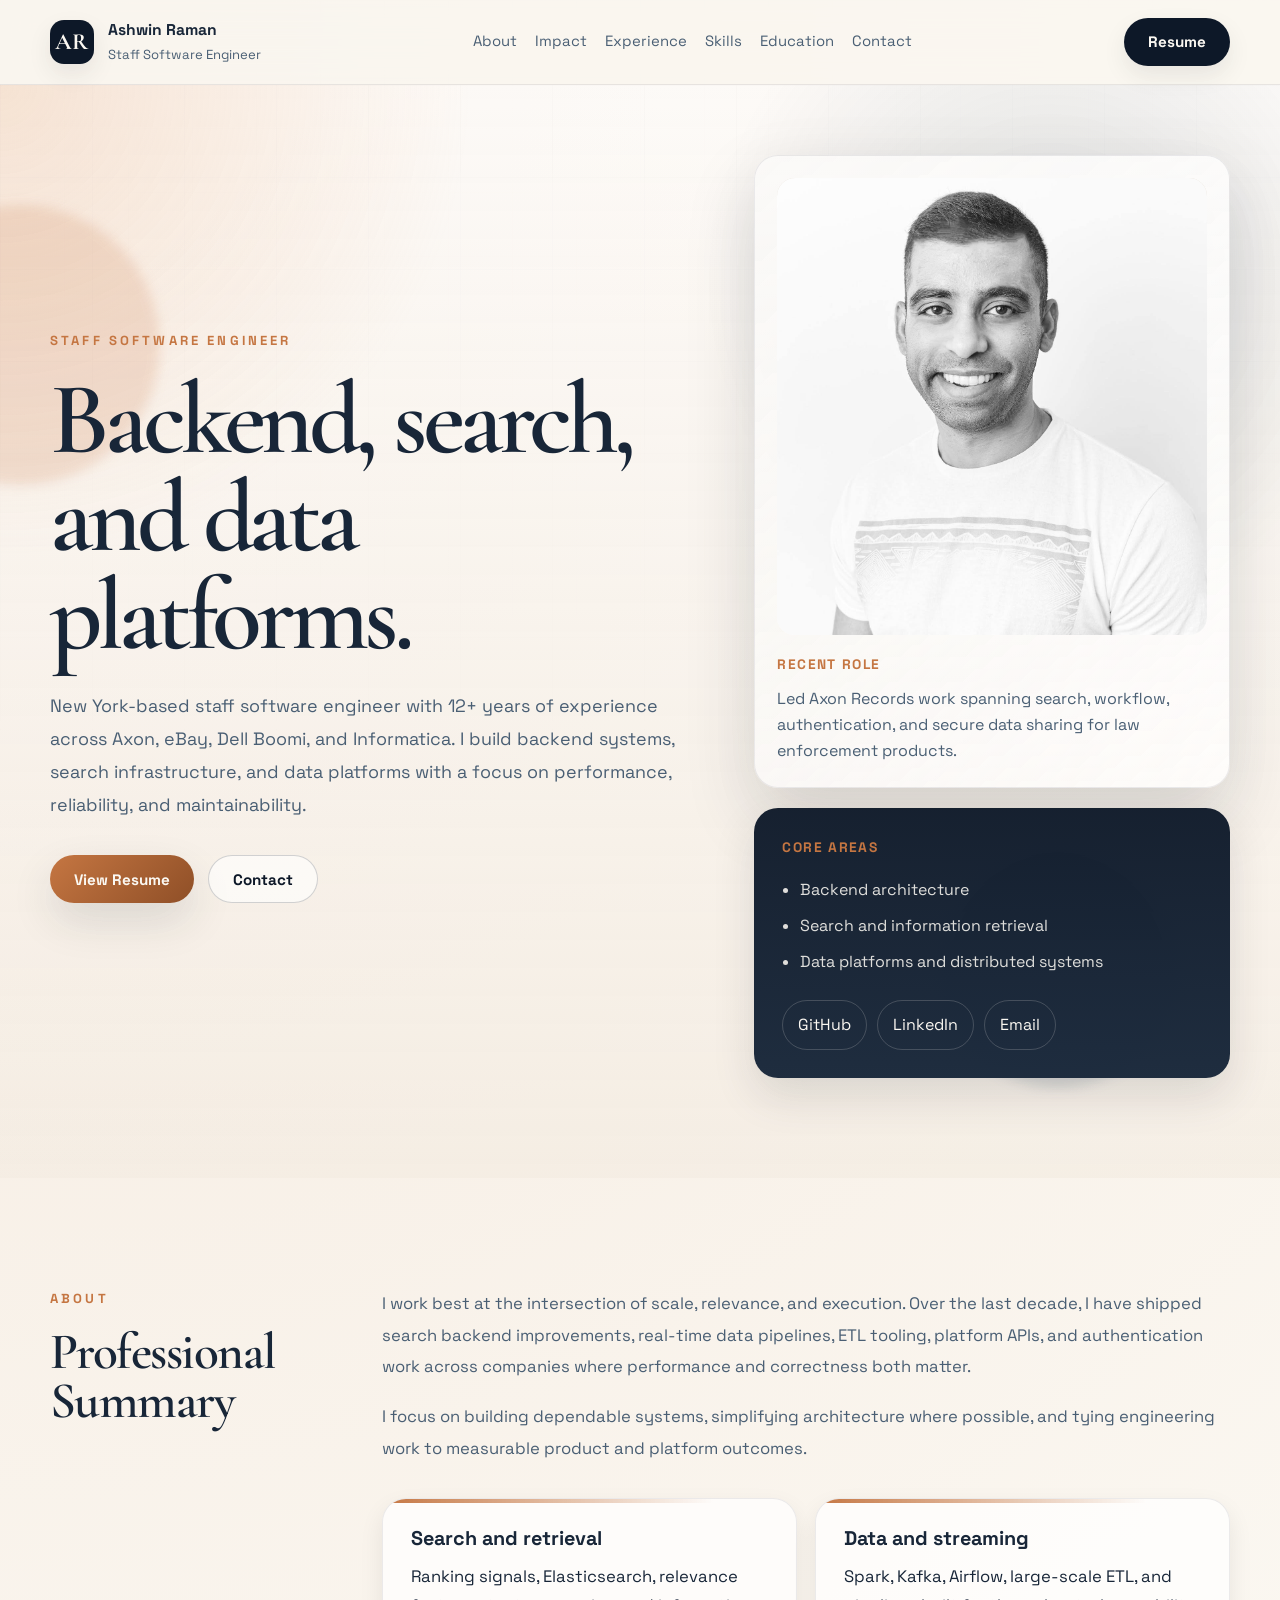
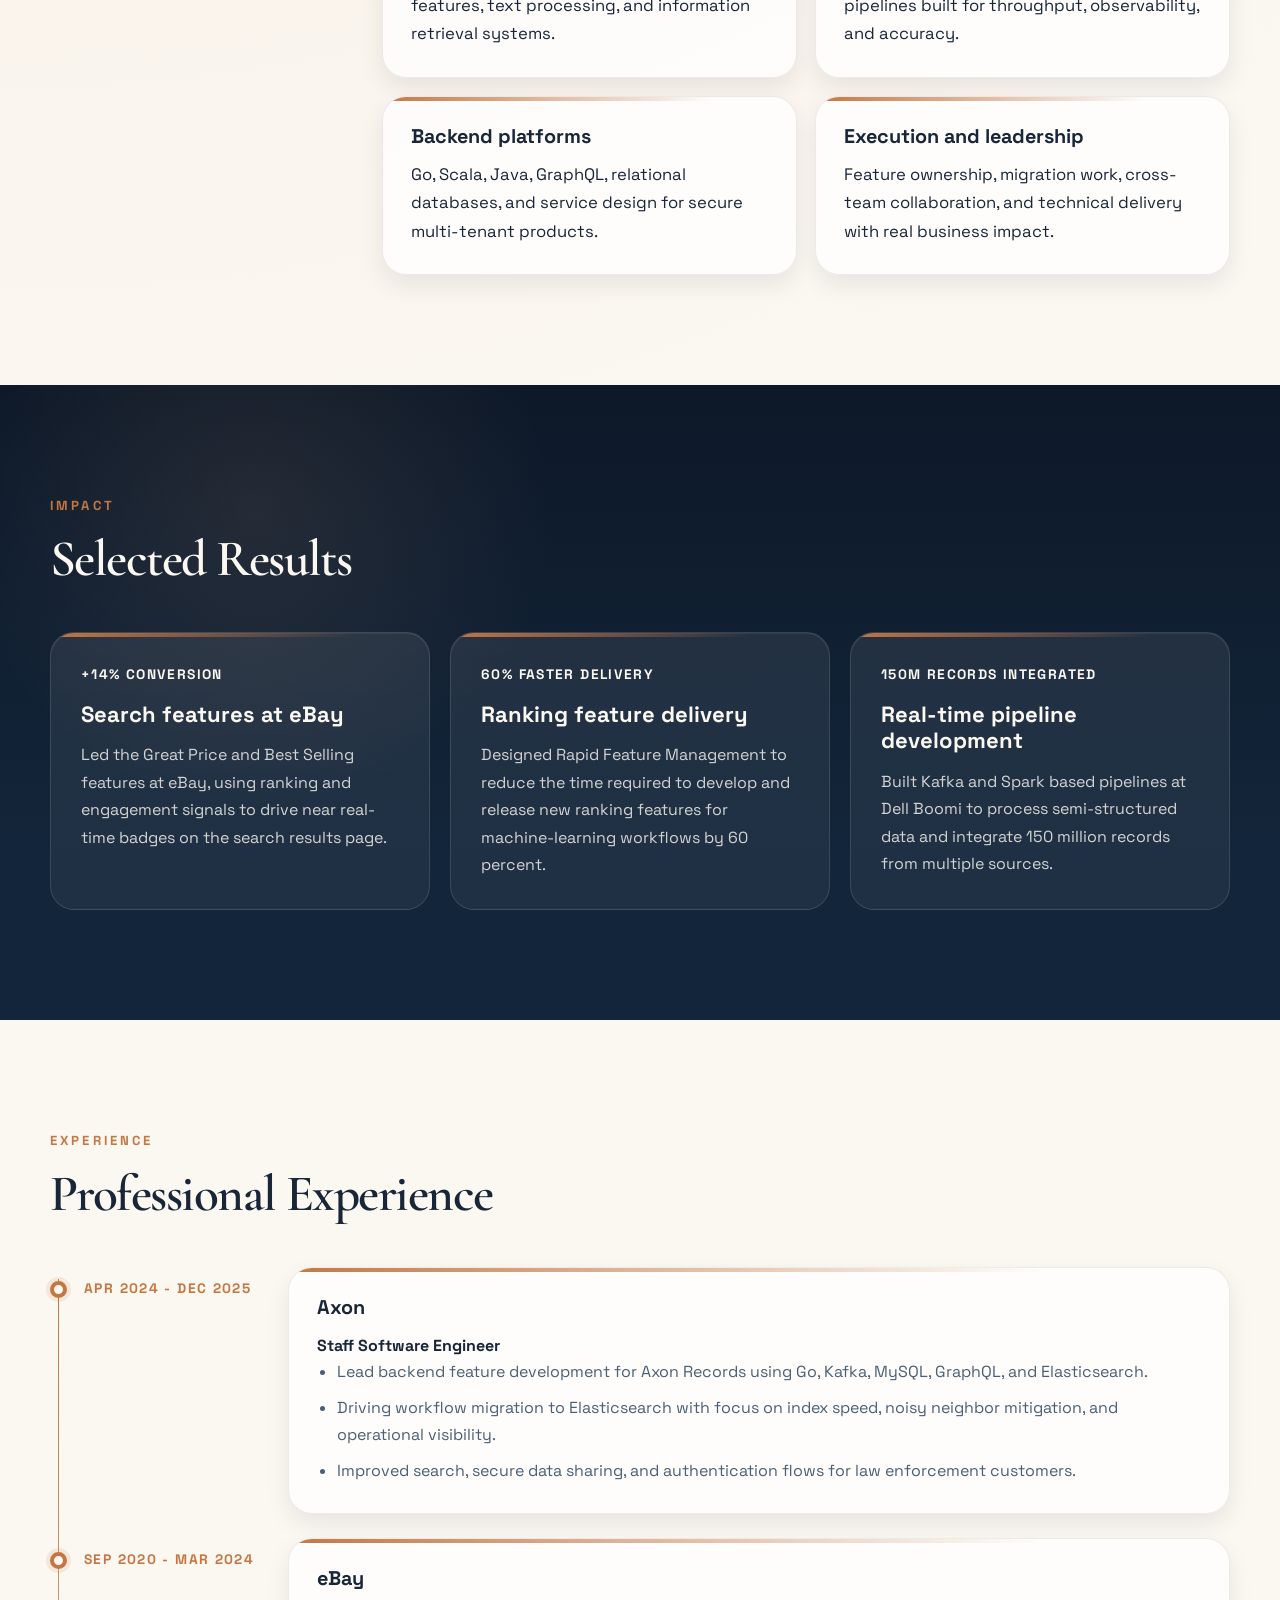
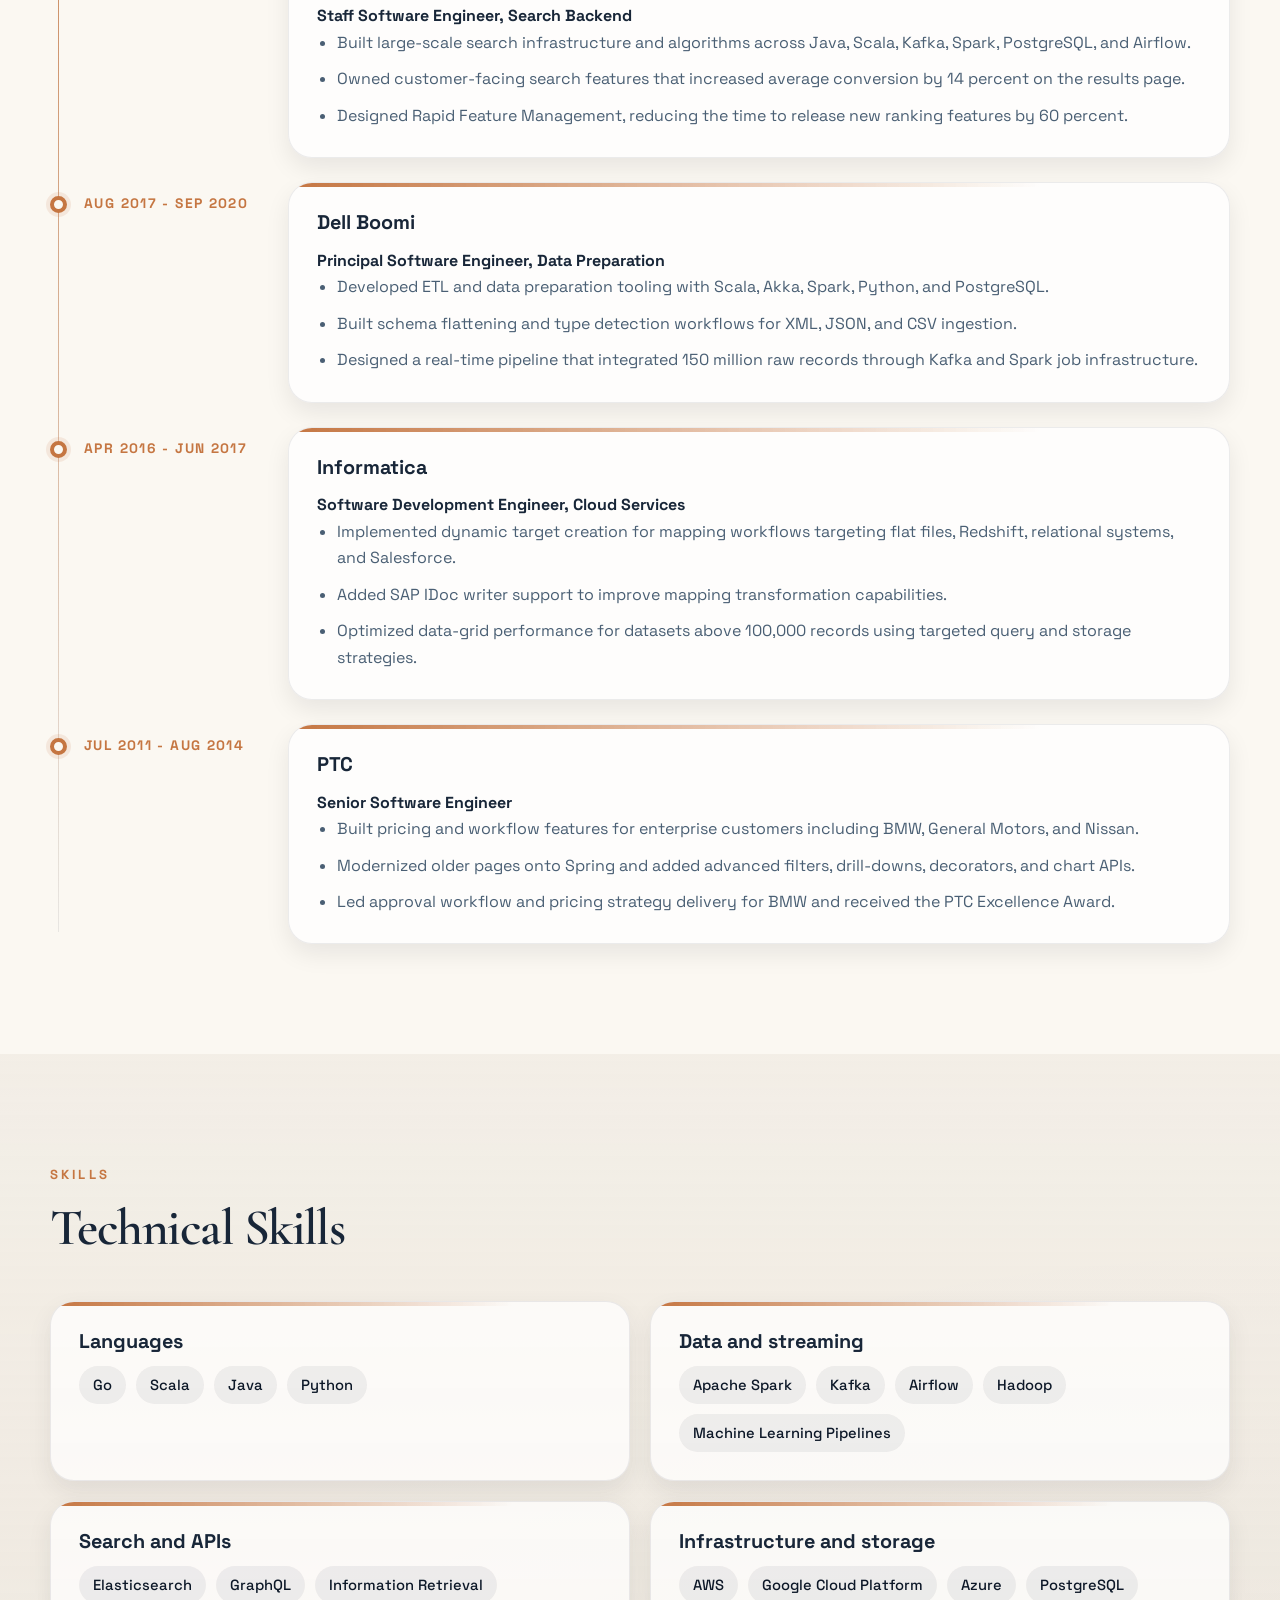
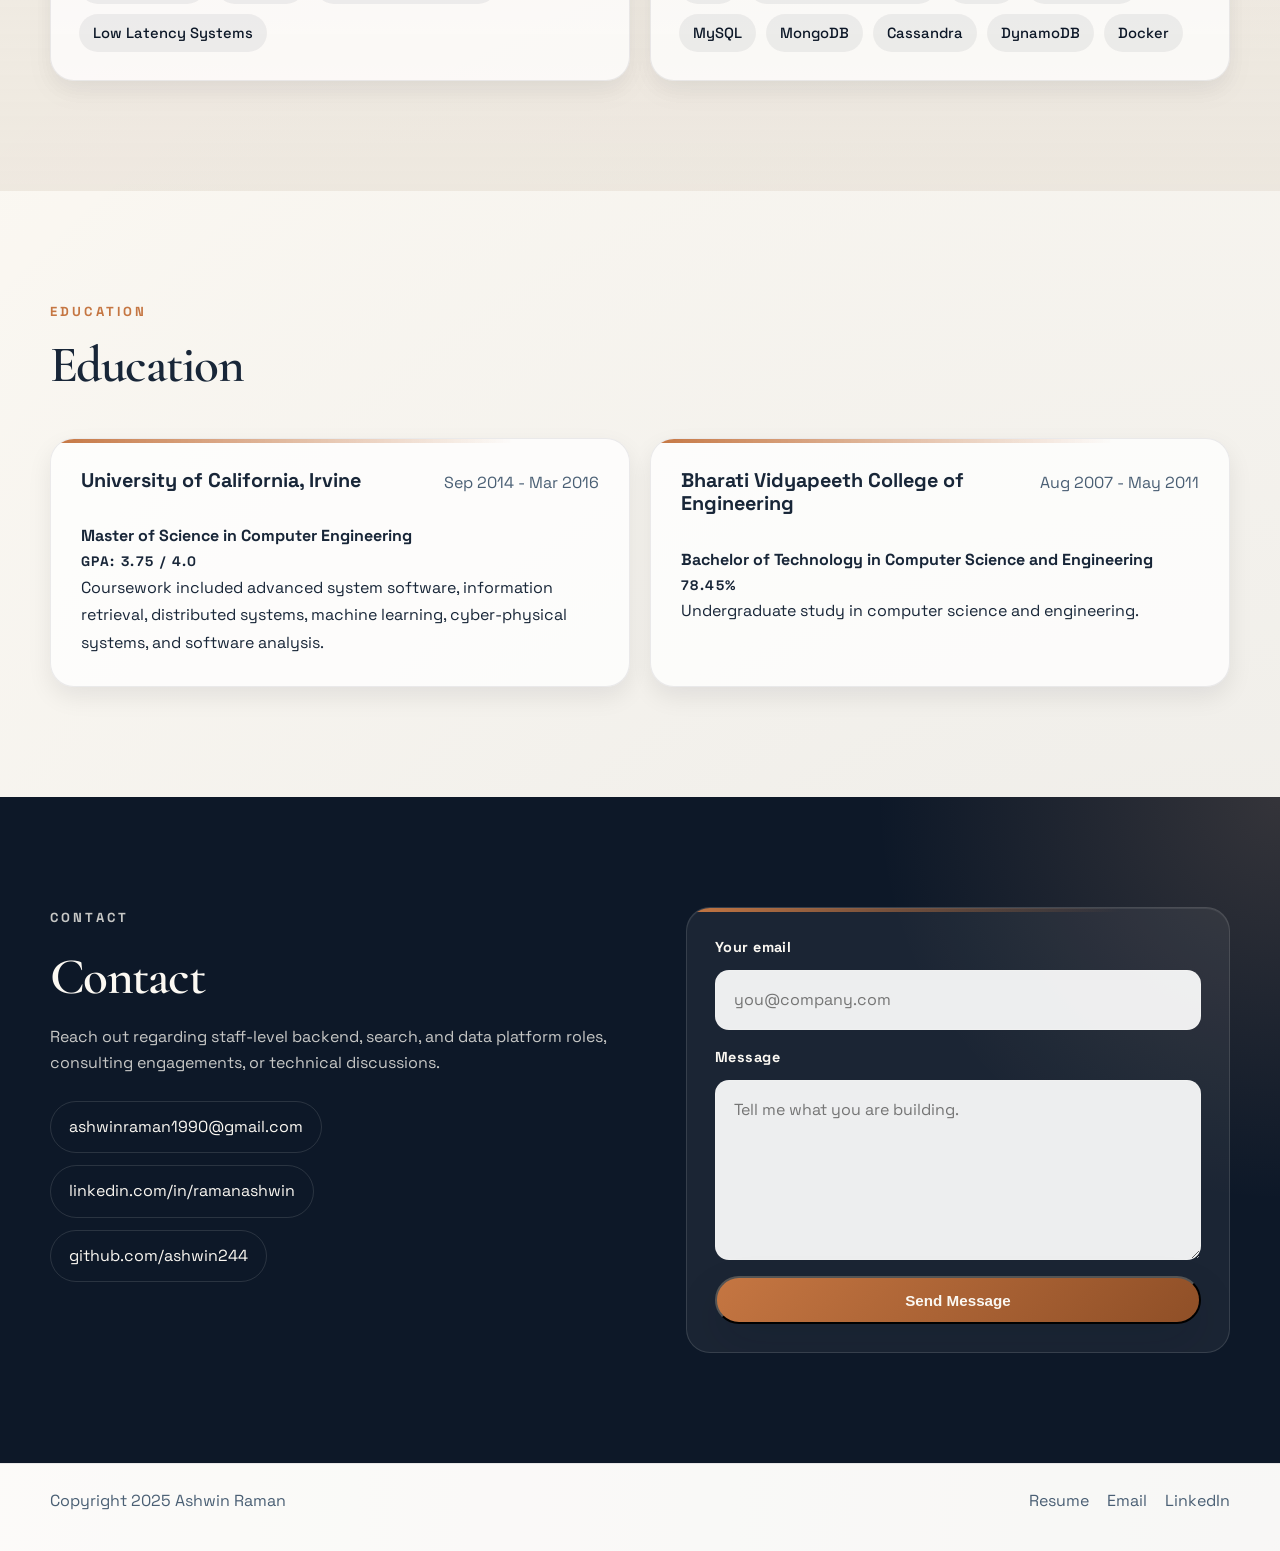
==== commit 7c33838e: "Refine portfolio copy and remove hero metrics" ====
--- a/index.html
+++ b/index.html
@@ -52,30 +52,17 @@
             <div class="hero-grid" aria-hidden="true"></div>
             <div class="site-shell hero-shell">
                <div class="hero-copy">
-                  <p class="section-kicker">Search, data, and backend platforms</p>
-                  <h1>Engineering systems that stay fast, reliable, and explainable at scale.</h1>
+                  <p class="section-kicker">Staff Software Engineer</p>
+                  <h1>Backend, search, and data platforms.</h1>
                   <p class="hero-summary">
-                     New York based staff engineer with 12+ years across Axon, eBay, Dell Boomi, and
-                     Informatica. I build product-facing backend systems, search infrastructure, and
-                     data-heavy platforms that need to perform under real pressure.
+                     New York-based staff software engineer with 12+ years of experience across Axon,
+                     eBay, Dell Boomi, and Informatica. I build backend systems, search
+                     infrastructure, and data platforms with a focus on performance, reliability, and
+                     maintainability.
                   </p>
                   <div class="hero-actions">
                      <a class="button button-primary" href="resume.html">View Resume</a>
-                     <a class="button button-secondary" href="#contact">Start a Conversation</a>
-                  </div>
-                  <div class="hero-metrics">
-                     <article class="metric-card">
-                        <p class="metric-value">12+</p>
-                        <p class="metric-label">Years shipping backend and data systems</p>
-                     </article>
-                     <article class="metric-card">
-                        <p class="metric-value">14%</p>
-                        <p class="metric-label">Conversion lift from search result features at eBay</p>
-                     </article>
-                     <article class="metric-card">
-                        <p class="metric-value">150M</p>
-                        <p class="metric-label">Raw records processed in real-time data pipelines</p>
-                     </article>
+                     <a class="button button-secondary" href="#contact">Contact</a>
                   </div>
                </div>
 
@@ -85,7 +72,7 @@
                         <img src="images/self.jpg" alt="Portrait of Ashwin Raman">
                      </div>
                      <div class="portrait-caption">
-                        <p class="caption-label">Most recent role</p>
+                        <p class="caption-label">Recent role</p>
                         <p>
                            Led Axon Records work spanning search, workflow, authentication, and secure
                            data sharing for law enforcement products.
@@ -93,11 +80,11 @@
                      </div>
                   </div>
                   <div class="profile-card">
-                     <p class="profile-label">Work style</p>
+                     <p class="profile-label">Core areas</p>
                      <ul class="profile-list">
-                        <li>Product impact over resume padding</li>
-                        <li>Operationally calm systems over clever complexity</li>
-                        <li>Measured engineering decisions with clear tradeoffs</li>
+                        <li>Backend architecture</li>
+                        <li>Search and information retrieval</li>
+                        <li>Data platforms and distributed systems</li>
                      </ul>
                      <div class="profile-links">
                         <a href="https://github.com/ashwin244" target="_blank" rel="noopener">GitHub</a>
@@ -113,7 +100,7 @@
             <div class="site-shell section-split">
                <div class="section-intro">
                   <p class="section-kicker">About</p>
-                  <h2>Technical depth with product instincts.</h2>
+                  <h2>Professional Summary</h2>
                </div>
                <div class="section-body">
                   <p>
@@ -123,9 +110,8 @@
                      and correctness both matter.
                   </p>
                   <p>
-                     The through-line in my work is straightforward: build systems people can depend on,
-                     make the architecture easier to reason about, and tie engineering effort back to
-                     something visible in the product or the delivery pipeline.
+                     I focus on building dependable systems, simplifying architecture where possible,
+                     and tying engineering work to measurable product and platform outcomes.
                   </p>
                   <div class="expertise-grid">
                      <article class="expertise-card">
@@ -152,34 +138,32 @@
          <section class="section section-ink" id="impact">
             <div class="site-shell">
                <div class="section-heading">
-                  <p class="section-kicker">Selected impact</p>
-                  <h2>Meaningful wins, not filler.</h2>
+                  <p class="section-kicker">Impact</p>
+                  <h2>Selected Results</h2>
                </div>
                <div class="impact-grid">
                   <article class="impact-card">
                      <p class="impact-metric">+14% conversion</p>
-                     <h3>Search features with customer-visible results</h3>
-                     <p>
-                        Led the Great Price and Best Selling features at eBay search, turning ranking
-                        and engagement signals into near real-time badges that moved conversion on the
-                        search results page.
+                     <h3>Search features at eBay</h3>
+                     <p>
+                        Led the Great Price and Best Selling features at eBay, using ranking and
+                        engagement signals to drive near real-time badges on the search results page.
                      </p>
                   </article>
                   <article class="impact-card">
                      <p class="impact-metric">60% faster delivery</p>
-                     <h3>Training data pipelines built for iteration speed</h3>
-                     <p>
-                        Designed Rapid Feature Management to make feature development and rollout faster
-                        for machine-learning ranking workflows, improving release velocity without
-                        sacrificing system quality.
+                     <h3>Ranking feature delivery</h3>
+                     <p>
+                        Designed Rapid Feature Management to reduce the time required to develop and
+                        release new ranking features for machine-learning workflows by 60 percent.
                      </p>
                   </article>
                   <article class="impact-card">
                      <p class="impact-metric">150M records integrated</p>
-                     <h3>Real-time data processing at enterprise scale</h3>
-                     <p>
-                        Built Kafka and Spark based data pipelines at Dell Boomi to process
-                        semi-structured data streams and unify large-volume records from multiple sources.
+                     <h3>Real-time pipeline development</h3>
+                     <p>
+                        Built Kafka and Spark based pipelines at Dell Boomi to process semi-structured
+                        data and integrate 150 million records from multiple sources.
                      </p>
                   </article>
                </div>
@@ -190,7 +174,7 @@
             <div class="site-shell">
                <div class="section-heading">
                   <p class="section-kicker">Experience</p>
-                  <h2>Built through product pressure, platform complexity, and scale.</h2>
+                  <h2>Professional Experience</h2>
                </div>
                <div class="timeline">
                   <article class="timeline-item">
@@ -261,7 +245,7 @@
             <div class="site-shell">
                <div class="section-heading">
                   <p class="section-kicker">Skills</p>
-                  <h2>A toolkit shaped by backend scale and data-heavy products.</h2>
+                  <h2>Technical Skills</h2>
                </div>
                <div class="skill-groups">
                   <article class="skill-group">
@@ -314,7 +298,7 @@
             <div class="site-shell">
                <div class="section-heading">
                   <p class="section-kicker">Education</p>
-                  <h2>Formal grounding in systems, algorithms, and distributed computing.</h2>
+                  <h2>Education</h2>
                </div>
                <div class="education-grid">
                   <article class="education-card">
@@ -337,8 +321,7 @@
                      <p class="education-degree">Bachelor of Technology in Computer Science and Engineering</p>
                      <p class="education-note">78.45%</p>
                      <p>
-                        Built a strong base in computer science fundamentals before moving into backend,
-                        platform, and distributed systems engineering.
+                        Undergraduate study in computer science and engineering.
                      </p>
                   </article>
                </div>
@@ -349,10 +332,10 @@
             <div class="site-shell contact-shell">
                <div class="contact-copy">
                   <p class="section-kicker">Contact</p>
-                  <h2>If the problem is hard, measurable, and worth shipping, I am interested.</h2>
+                  <h2>Contact</h2>
                   <p>
-                     Reach out for staff level backend, search, and data platform roles, consulting,
-                     or technical conversations around distributed systems and product engineering.
+                     Reach out regarding staff-level backend, search, and data platform roles,
+                     consulting engagements, or technical discussions.
                   </p>
                   <div class="contact-links">
                      <a href="mailto:ashwinraman1990@gmail.com">ashwinraman1990@gmail.com</a>
--- a/css/styles.css
+++ b/css/styles.css
@@ -346,36 +346,6 @@
     display: flex;
     flex-wrap: wrap;
     gap: 14px;
-    margin-bottom: 34px;
-}
-
-.hero-metrics {
-    display: grid;
-    grid-template-columns: repeat(3, minmax(0, 1fr));
-    gap: 16px;
-}
-
-.metric-card {
-    padding: 24px;
-    border-radius: var(--radius-md);
-    background: rgba(255, 255, 255, 0.72);
-    border: 1px solid rgba(13, 24, 40, 0.08);
-    box-shadow: var(--shadow-sm);
-    backdrop-filter: blur(12px);
-}
-
-.metric-value {
-    margin: 0 0 10px;
-    color: var(--ink-950);
-    font-size: 2.2rem;
-    font-weight: 700;
-    letter-spacing: -0.04em;
-}
-
-.metric-label {
-    margin: 0;
-    color: var(--text-soft);
-    line-height: 1.55;
 }
 
 .hero-panel {
@@ -868,7 +838,6 @@
         padding-top: 44px;
     }
 
-    .hero-metrics,
     .impact-grid,
     .skill-groups,
     .education-grid,
@@ -902,7 +871,6 @@
         font-size: clamp(2.9rem, 16vw, 4.2rem);
     }
 
-    .metric-card,
     .portrait-panel,
     .profile-card,
     .impact-card,
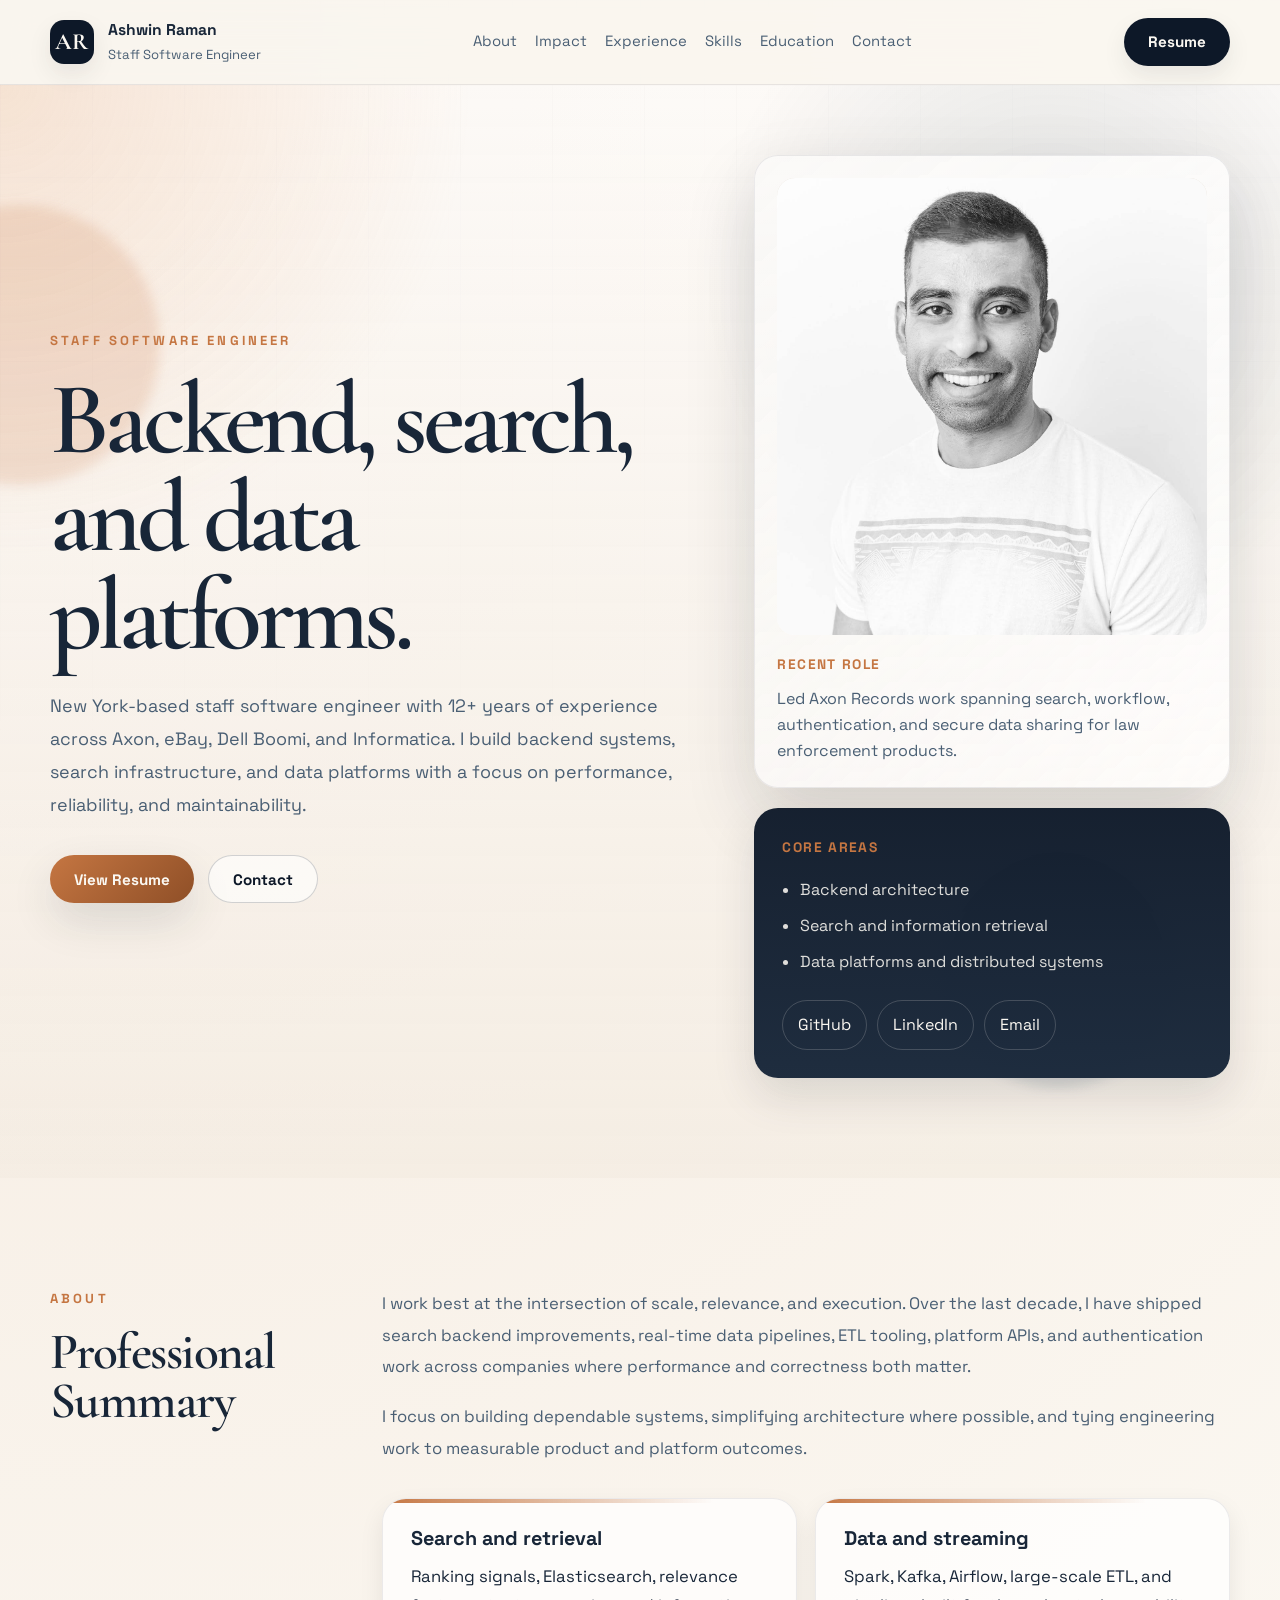
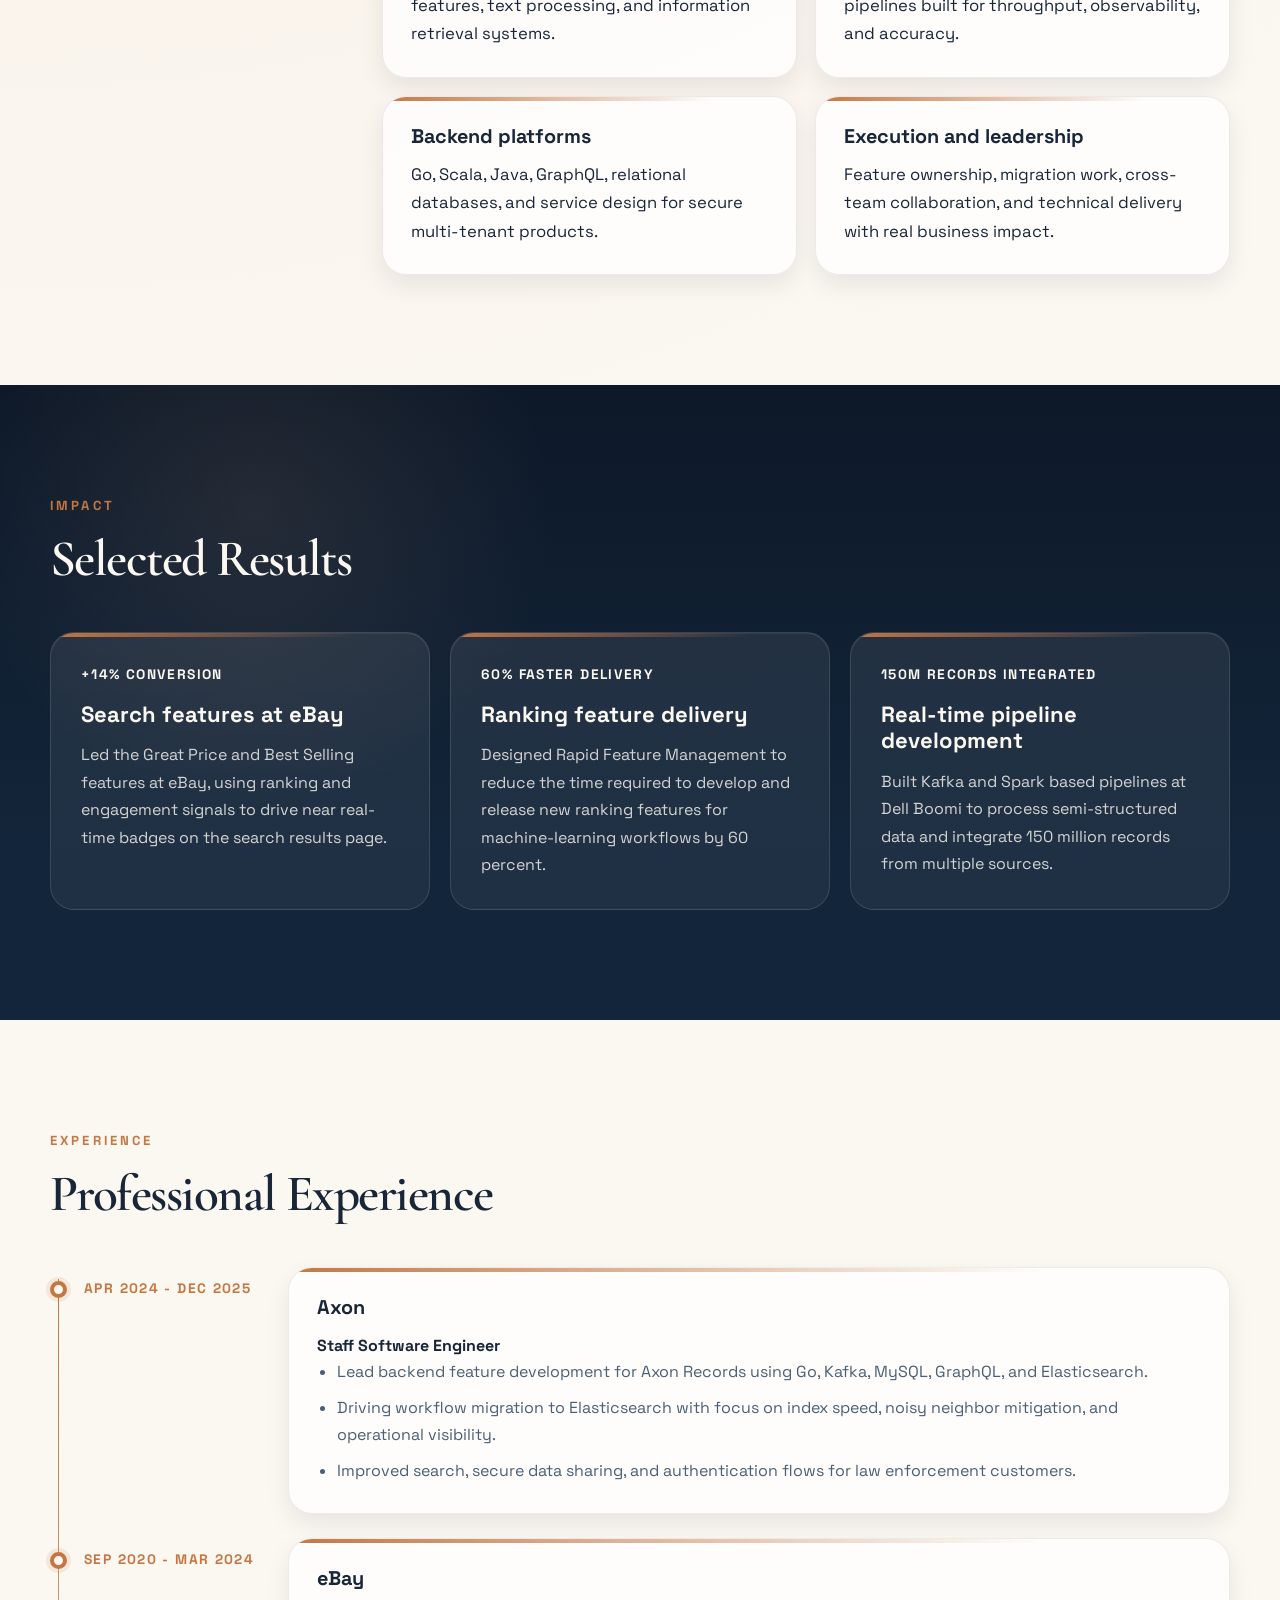
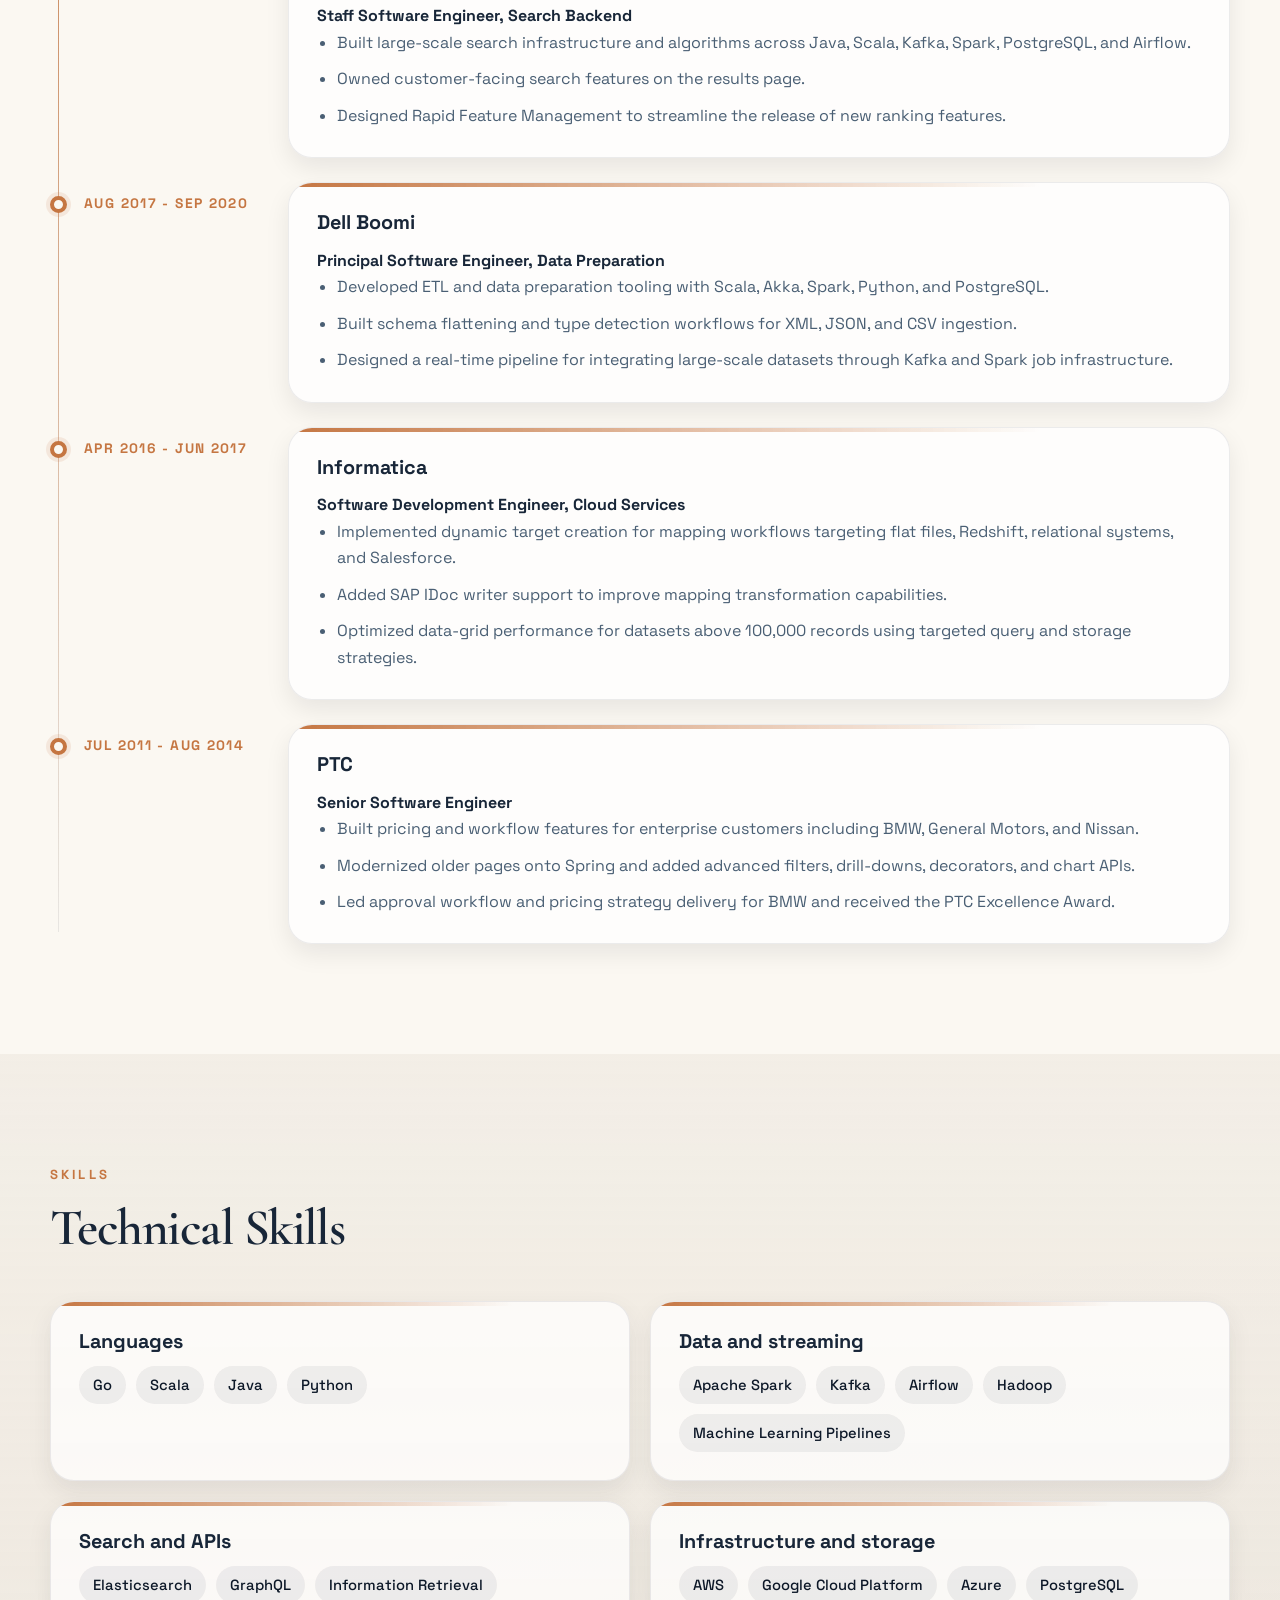
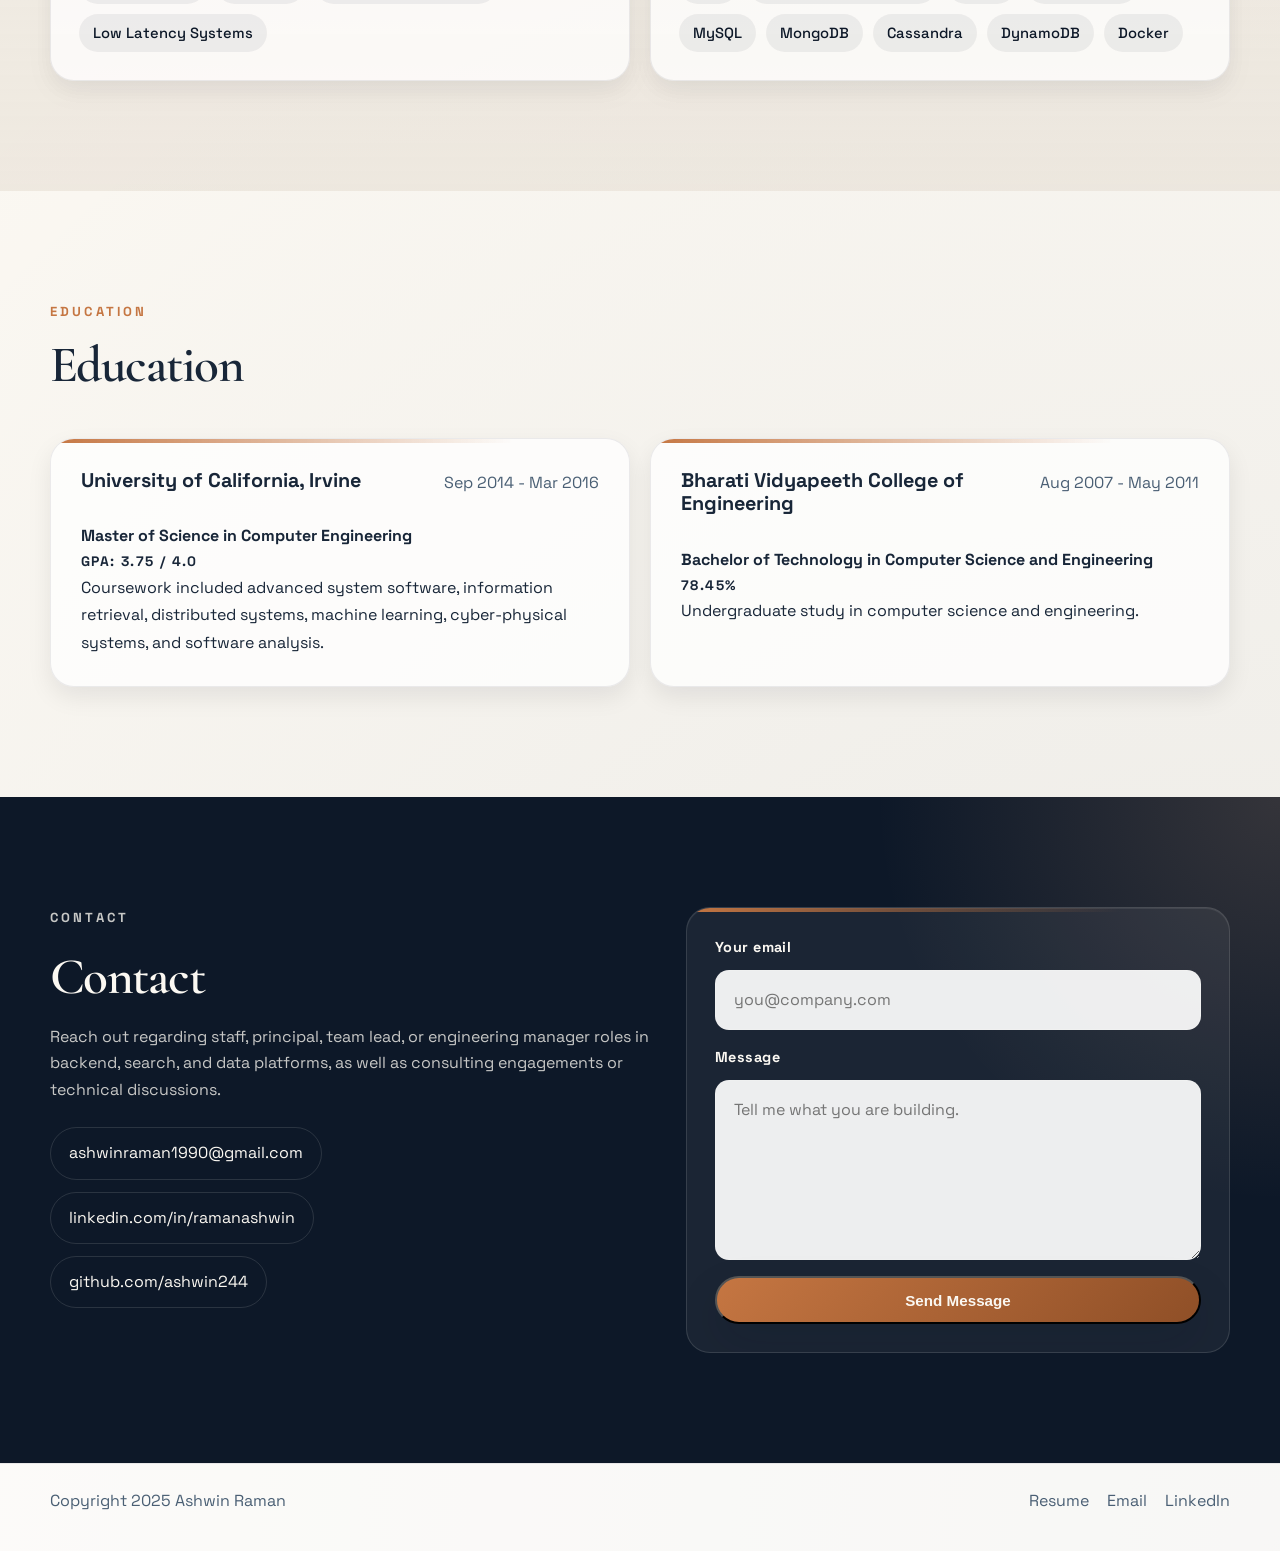
==== commit 36c61097: "Use PDF resume and remove HTML resume page" ====
--- a/index.html
+++ b/index.html
@@ -41,7 +41,7 @@
                <a href="#education">Education</a>
                <a href="#contact">Contact</a>
             </nav>
-            <a class="header-resume" href="resume.html">Resume</a>
+            <a class="header-resume" href="images/Resume.pdf" target="_blank" rel="noopener">Resume</a>
          </div>
       </header>
 
@@ -61,7 +61,7 @@
                      maintainability.
                   </p>
                   <div class="hero-actions">
-                     <a class="button button-primary" href="resume.html">View Resume</a>
+                     <a class="button button-primary" href="images/Resume.pdf" target="_blank" rel="noopener">View Resume</a>
                      <a class="button button-secondary" href="#contact">Contact</a>
                   </div>
                </div>
@@ -196,8 +196,8 @@
                         <p class="timeline-role">Staff Software Engineer, Search Backend</p>
                         <ul>
                            <li>Built large-scale search infrastructure and algorithms across Java, Scala, Kafka, Spark, PostgreSQL, and Airflow.</li>
-                           <li>Owned customer-facing search features that increased average conversion by 14 percent on the results page.</li>
-                           <li>Designed Rapid Feature Management, reducing the time to release new ranking features by 60 percent.</li>
+                           <li>Owned customer-facing search features on the results page.</li>
+                           <li>Designed Rapid Feature Management to streamline the release of new ranking features.</li>
                         </ul>
                      </div>
                   </article>
@@ -209,7 +209,7 @@
                         <ul>
                            <li>Developed ETL and data preparation tooling with Scala, Akka, Spark, Python, and PostgreSQL.</li>
                            <li>Built schema flattening and type detection workflows for XML, JSON, and CSV ingestion.</li>
-                           <li>Designed a real-time pipeline that integrated 150 million raw records through Kafka and Spark job infrastructure.</li>
+                           <li>Designed a real-time pipeline for integrating large-scale datasets through Kafka and Spark job infrastructure.</li>
                         </ul>
                      </div>
                   </article>
@@ -334,8 +334,9 @@
                   <p class="section-kicker">Contact</p>
                   <h2>Contact</h2>
                   <p>
-                     Reach out regarding staff-level backend, search, and data platform roles,
-                     consulting engagements, or technical discussions.
+                     Reach out regarding staff, principal, team lead, or engineering manager roles in
+                     backend, search, and data platforms, as well as consulting engagements or
+                     technical discussions.
                   </p>
                   <div class="contact-links">
                      <a href="mailto:ashwinraman1990@gmail.com">ashwinraman1990@gmail.com</a>
@@ -365,7 +366,7 @@
          <div class="site-shell footer-shell">
             <p>Copyright 2025 Ashwin Raman</p>
             <div class="footer-links">
-               <a href="resume.html">Resume</a>
+               <a href="images/Resume.pdf" target="_blank" rel="noopener">Resume</a>
                <a href="mailto:ashwinraman1990@gmail.com">Email</a>
                <a href="https://www.linkedin.com/in/ramanashwin" target="_blank" rel="noopener">LinkedIn</a>
             </div>
